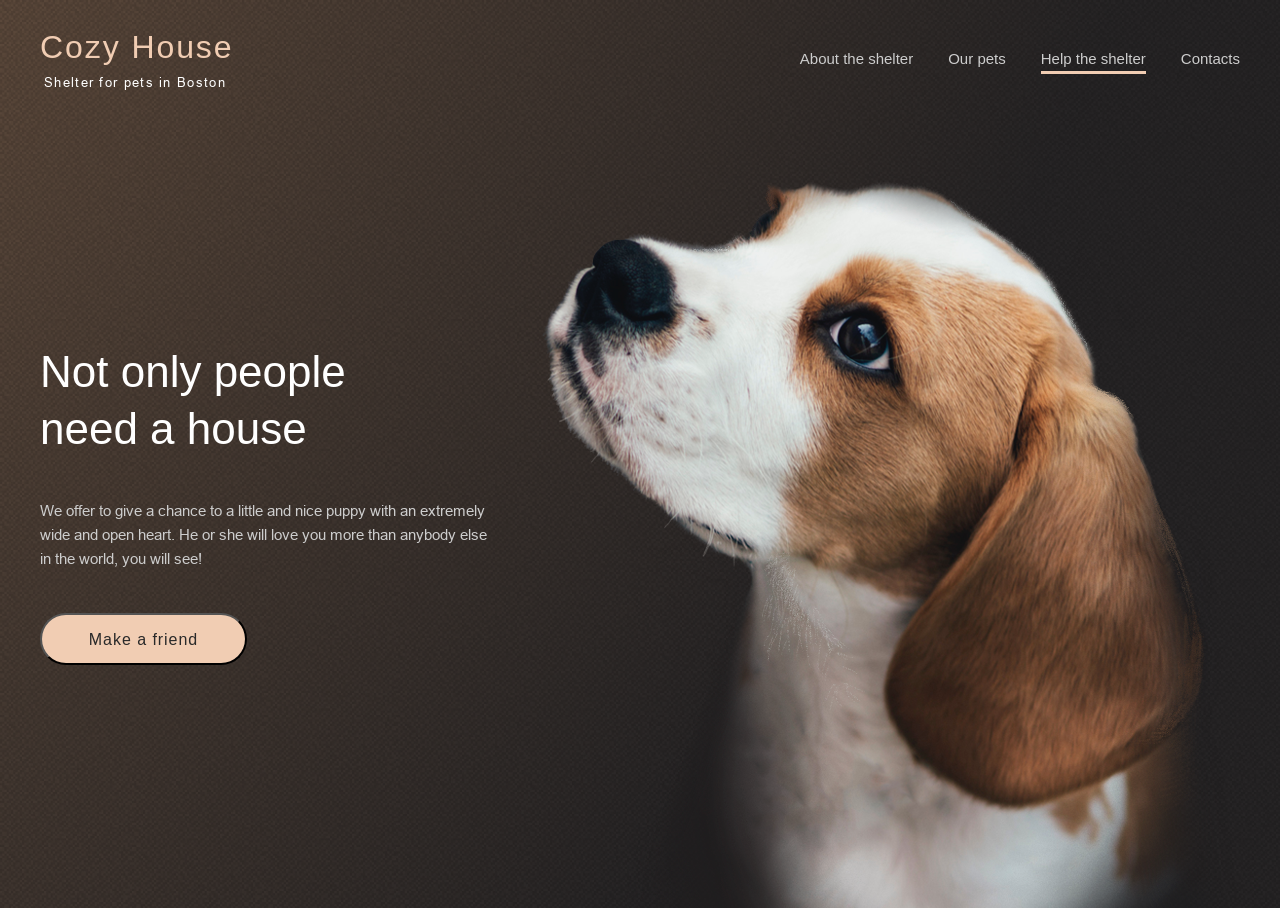
==== pages/main/index.html @ 8a20a38a "feat: add header and start sections" ====
<!DOCTYPE html>
<html lang="en">
<head>
    <meta charset="UTF-8">
    <meta name="viewport" content="width=device-width, initial-scale=1.0">
    <meta http-equiv="X-UA-Compatible" content="ie=edge">
    <title>Main</title>
    <link rel="stylesheet" href="style.css">
</head>
<body>
    <header>
        <div class="container">
            <div class="header_wrapper">
                <div class="header_logo">
                    <a href="https://shelter.github.io" class="link">
                        <h1 class="header_title title">Cozy House</h1>
                        <div class="header_subtitle subtitle">Shelter for pets in Boston</div>
                    </a>
                </div>
                <nav class="header_navigation">
                    <ul>
                        <li class="nav_item link">About the shelter</li>
                        <li class="nav_item link">Our pets</li>
                        <li class="nav_item link active">Help the shelter</li>
                        <li class="nav_item link">Contacts</li>
                    </ul>
                </nav>
            </div>
        </div>
    </header>
    <main>
        <section class="start_screen">
            <div class="container">
                <div class="start_screen_wrapper">
                    <div class="start_screen_wrapper-item">
                        <h2>Not only people need a house</h2>
                        <p class="l">We offer to give a chance to a little and nice
                            puppy with an extremely wide and open heart.
                            He or she will love you more than anybody else in the world, you will see!
                        </p>
                        <button class="start_screen_button">Make a friend</button>
                    </div>
                    <div class="start_screen_wrapper-item">
                        <img src="/assets/images/start-screen-puppy.png" alt="">
                    </div>
                </div>
            </div>
        </section>
        <section class="About">

        </section>
    </main>
</body>
</html>
---- pages/main/style.css ----
@font-face {
  font-family: "Georgia Regular";
  font-style: normal;
  font-weight: normal;
  src: local("Georgia Regular"), url("/assets/fonts/georgia.woff") format("woff");
}
@font-face {
  font-family: "Georgia Italic";
  font-style: normal;
  font-weight: normal;
  src: local("Georgia Italic"), url("/assets/fonts/georgiai.woff") format("woff");
}
@font-face {
  font-family: "Georgia Bold";
  font-style: normal;
  font-weight: normal;
  src: local("Georgia Bold"), url("/assets/fonts/georgiab.woff") format("woff");
}
@font-face {
  font-family: "Georgia Bold Italic";
  font-style: normal;
  font-weight: normal;
  src: local("Georgia Bold Italic"), url("/assets/fonts/georgiaz.woff") format("woff");
}
@font-face {
  font-family: "Arial";
  src: url("/assets/fonts/Arial-ItalicMT.eot");
  src: local("Arial Italic"), local("Arial-ItalicMT"), url("/assets/fonts/Arial-ItalicMT.eot?#iefix") format("embedded-opentype"), url("/assets/fonts/Arial-ItalicMT.woff") format("woff"), url("/assets/fonts/Arial-ItalicMT.ttf") format("truetype");
  font-weight: normal;
  font-style: italic;
}
@font-face {
  font-family: "Arial Narrow";
  src: url("/assets/fonts/ArialNarrow-Bold.eot");
  src: local("Arial Narrow Bold"), local("ArialNarrow-Bold"), url("/assets/fonts/ArialNarrow-Bold.eot?#iefix") format("embedded-opentype"), url("/assets/fonts/ArialNarrow-Bold.woff") format("woff"), url("/assets/fonts/ArialNarrow-Bold.ttf") format("truetype");
  font-weight: bold;
  font-style: normal;
}
@font-face {
  font-family: "Arial";
  src: url("/assets/fonts/Arial-BoldItalicMT.eot");
  src: local("Arial Bold Italic"), local("Arial-BoldItalicMT"), url("/assets/fonts/Arial-BoldItalicMT.eot?#iefix") format("embedded-opentype"), url("/assets/fonts/Arial-BoldItalicMT.woff") format("woff"), url("/assets/fonts/Arial-BoldItalicMT.ttf") format("truetype");
  font-weight: bold;
  font-style: italic;
}
@font-face {
  font-family: "Arial Narrow";
  src: url("/assets/fonts/ArialNarrow.eot");
  src: local("Arial Narrow"), local("ArialNarrow"), url("/assets/fonts/ArialNarrow.eot?#iefix") format("embedded-opentype"), url("/assets/fonts/ArialNarrow.woff") format("woff"), url("/assets/fonts/ArialNarrow.ttf") format("truetype");
  font-weight: normal;
  font-style: normal;
}
@font-face {
  font-family: "Arial Narrow";
  src: url("/assets/fonts/ArialNarrow-Italic.eot");
  src: local("Arial Narrow Italic"), local("ArialNarrow-Italic"), url("/assets/fonts/ArialNarrow-Italic.eot?#iefix") format("embedded-opentype"), url("/assets/fonts/ArialNarrow-Italic.woff") format("woff"), url("/assets/fonts/ArialNarrow-Italic.ttf") format("truetype");
  font-weight: normal;
  font-style: italic;
}
@font-face {
  font-family: "Arial";
  src: url("/assets/fonts/ArialMT.eot");
  src: local("Arial"), local("ArialMT"), url("/assets/fonts/ArialMT.eot?#iefix") format("embedded-opentype"), url("/assets/fonts/ArialMT.woff") format("woff"), url("/assets/fonts/ArialMT.ttf") format("truetype");
  font-weight: normal;
  font-style: normal;
}
@font-face {
  font-family: "Arial";
  src: url("/assets/fonts/Arial-BoldMT.eot");
  src: local("Arial Bold"), local("Arial-BoldMT"), url("/assets/fonts/Arial-BoldMT.eot?#iefix") format("embedded-opentype"), url("/assets/fonts/Arial-BoldMT.woff") format("woff"), url("/assets/fonts/Arial-BoldMT.ttf") format("truetype");
  font-weight: bold;
  font-style: normal;
}
@font-face {
  font-family: "Arial";
  src: url("/assets/fonts/Arial-Black.eot");
  src: local("Arial Black"), local("Arial-Black"), url("/assets/fonts/Arial-Black.eot?#iefix") format("embedded-opentype"), url("/assets/fonts/Arial-Black.woff") format("woff"), url("/assets/fonts/Arial-Black.ttf") format("truetype");
  font-weight: 900;
  font-style: normal;
}
@font-face {
  font-family: "Arial Narrow";
  src: url("/assets/fonts/ArialNarrow-BoldItalic.eot");
  src: local("Arial Narrow Bold Italic"), local("ArialNarrow-BoldItalic"), url("/assets/fonts/ArialNarrow-BoldItalic.eot?#iefix") format("embedded-opentype"), url("/assets/fonts/ArialNarrow-BoldItalic.woff") format("woff"), url("/assets/fonts/ArialNarrow-BoldItalic.ttf") format("truetype");
  font-weight: bold;
  font-style: italic;
}
h2 {
  font-weight: 400;
  font-size: 44px;
  line-height: 130%;
  color: #545454;
}

h3 {
  font-weight: 400;
  font-size: 35px;
  line-height: 130%;
  letter-spacing: 0.06em;
  color: #545454;
}

h4 {
  font-weight: 400;
  font-size: 20px;
  line-height: 115%;
  letter-spacing: 0.06em;
  color: #545454;
}

h5 {
  font-weight: 400;
  font-size: 15px;
  line-height: 110%;
  letter-spacing: 0.06em;
  color: #545454;
}

p {
  font-family: "Arial", sans-serif;
}
p.l {
  font-weight: 400;
  font-size: 15px;
  line-height: 160%;
  color: #4c4c4c;
}
p.s {
  font-style: italic;
  font-weight: 400;
  font-size: 12px;
  line-height: 150%;
  color: #b2b2b2;
}

button {
  border-radius: 100px;
  padding: 15px 45px;
  width: 207px;
  height: 52px;
  color: #292929;
  background-color: #f1cdb3;
  cursor: pointer;
  transition: 0.5s all;
}
button:hover {
  background-color: #fddcc4;
}

.border {
  border: 2px solid #f1cdb3;
  background-color: #fff;
  border-radius: 100px;
  padding: 15px 45px;
  width: 207px;
  height: 52px;
}

.title {
  margin: 0;
  color: #f1cdb3;
  font-weight: 400;
  font-size: 32px;
  line-height: 110%;
  letter-spacing: 0.06em;
}

.subtitle {
  font-family: "Arial", sans-serif;
  color: #fff;
  font-weight: 400;
  font-size: 13px;
  letter-spacing: 0.1em;
}

.link {
  text-decoration: none;
  color: #cdcdcd;
  font-weight: 400;
  font-size: 15px;
  line-height: 160%;
  cursor: pointer;
  transition: 0.5s all;
}
.link:hover {
  color: #fafafa;
}
.link_black {
  color: #545454;
  cursor: pointer;
  transition: 0.5s all;
}
.link_black:hover {
  color: #292929;
}

.active::after {
  content: "";
  display: block;
  bottom: -3px;
  height: 3px;
  background-color: #f1cdb3;
  width: 100%;
}

* {
  margin: 0;
  font-family: "Georgia", sans-serif;
}

.container {
  width: 1200px;
  padding: 0 40px;
  margin: 0 auto;
}

header {
  position: absolute;
  top: 0;
  left: 50%;
  transform: translateX(-50%);
}

.header {
  height: 60px;
}
.header_wrapper {
  margin-top: 30px;
  display: flex;
  justify-content: space-between;
  align-items: center;
}
.header_title {
  line-height: 35px;
}
.header_subtitle {
  padding: 10px 0 0 4px;
  line-height: 15px;
}
.header_navigation > ul {
  display: flex;
  padding: 0;
  list-style-type: none;
}

.nav_item {
  padding-right: 35px;
}

.nav_item:last-child {
  padding-right: 0;
}

.start_screen {
  padding-top: 180px;
  width: 100%;
  background: url(/assets/images/bg/start_bg.png) center center/cover no-repeat;
}
.start_screen_wrapper {
  height: 728px;
  display: flex;
  justify-content: space-between;
}
.start_screen_wrapper-item h2 {
  margin-top: 163px;
  width: 310px;
  color: #fff;
}
.start_screen_wrapper-item p {
  margin-top: 42px;
  width: 460px;
  color: #cdcdcd;
}
.start_screen_wrapper-itemimg {
  width: 698px;
  height: 728px;
}
.start_screen_wrapper-item button {
  margin-top: 42px;
}
.start_screen_button {
  font-weight: 400;
  font-size: 16px;
  line-height: 130%;
  letter-spacing: 0.06em;
}
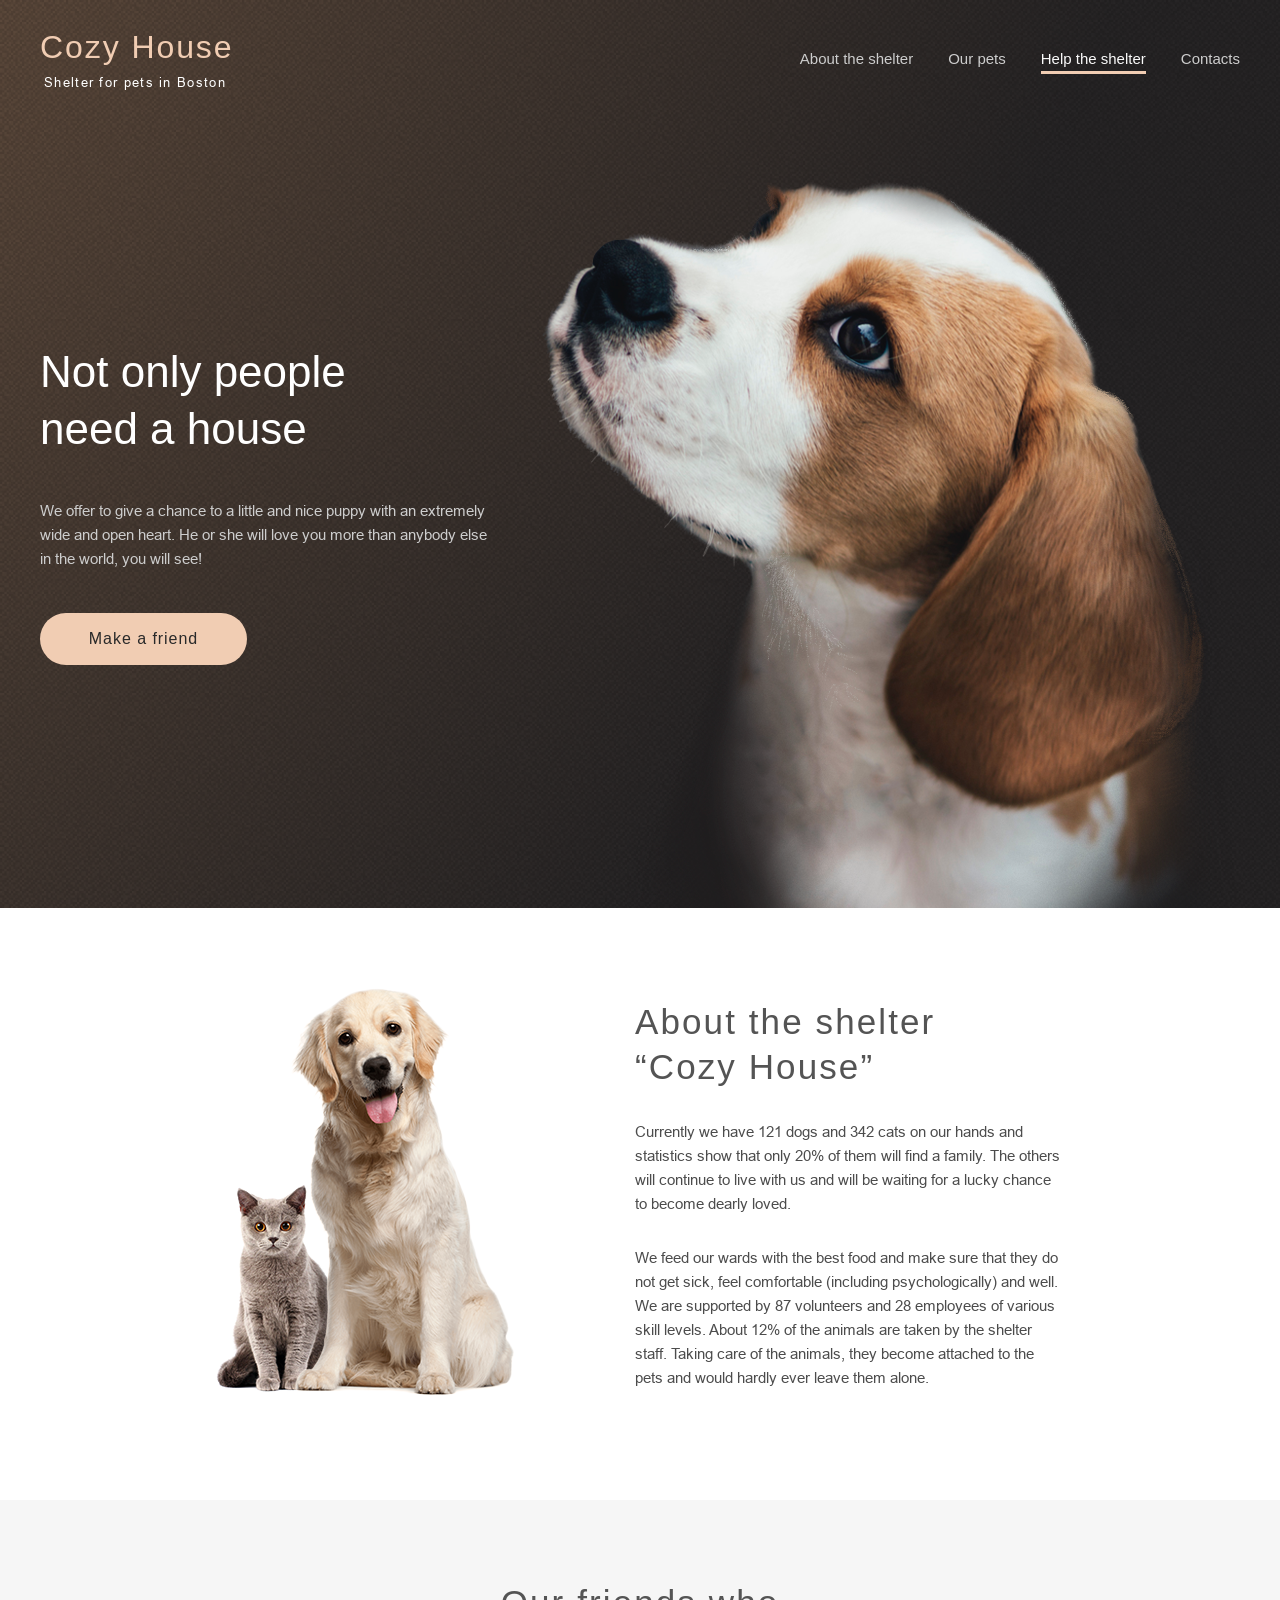
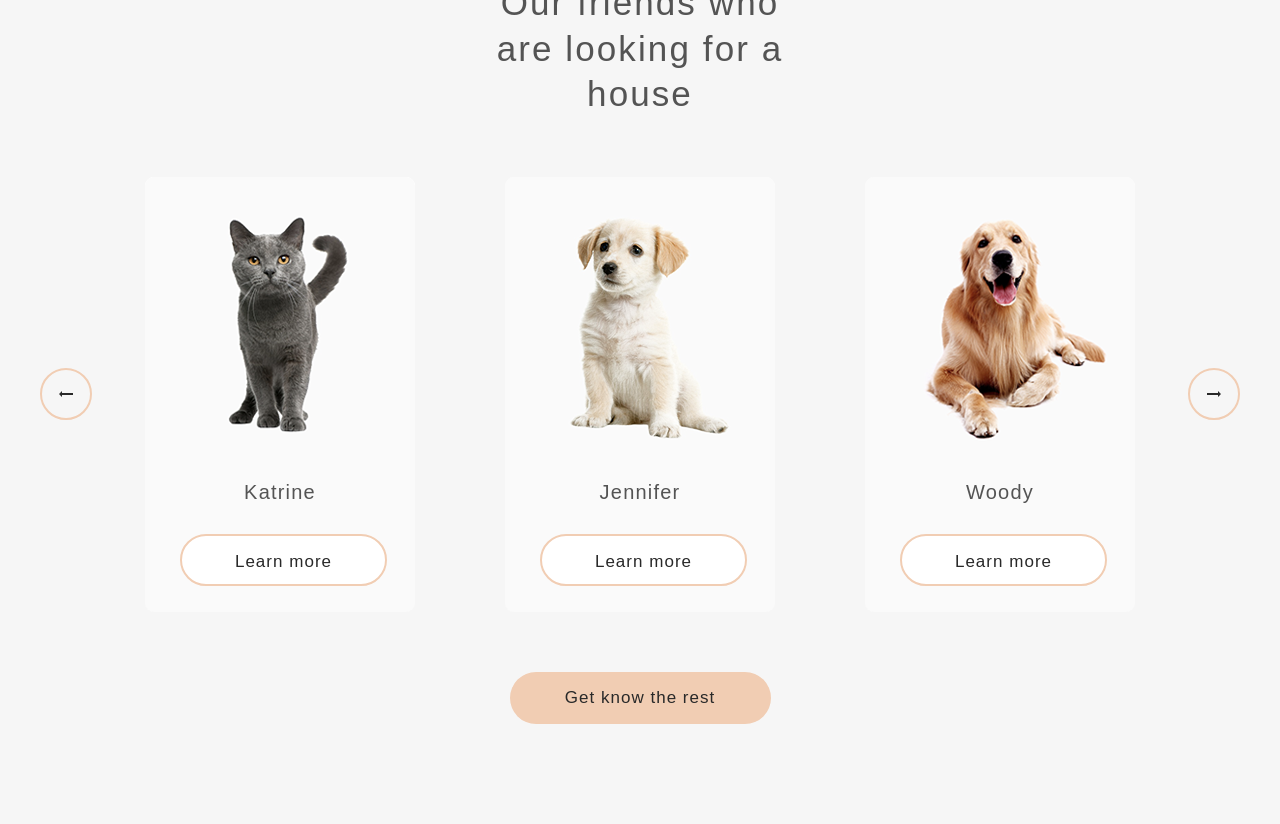
==== commit 4bbd8836: "feat: add about and pets section on main and add header and pets carousel on pets page" ====
--- a/pages/main/index.html
+++ b/pages/main/index.html
@@ -46,8 +46,94 @@
                 </div>
             </div>
         </section>
-        <section class="About">
-
+        <section class="about">
+            <div class="container">
+                <div class="about_wrapper">
+                    <div class="about_picture">
+                        <img src="/assets/images/about-pets.png" alt="About Our Pets">
+                    </div>
+                    <div class="about_textarea">
+                        <h3>About the shelter <br> “Cozy House”</h3>
+                        <p class="l">Currently we have 121 dogs and 342 cats
+                            on our hands and statistics show that only 20% of
+                            them will find a family. The others will continue
+                            to live with us and will be waiting for a lucky
+                            chance to become dearly loved.
+                        </p>
+                        <p class="l">We feed our wards with the best food and
+                            make sure that they do not get sick, feel comfortable
+                            (including psychologically) and well. We are supported
+                            by 87 volunteers and 28 employees of various skill levels.
+                            About 12% of the animals are taken by the shelter staff.
+                            Taking care of the animals, they become attached to the
+                            pets and would hardly ever leave them alone.</p>
+                    </div>
+                </div>
+            </div>
+        </section>
+        <section class="pets">
+            <div class="container">
+                <h3 class="pets_header">Our friends who<br>
+                    are looking for a house
+                </h3>
+                <div class="pets_carousel">
+                    <div class="pets_arrows">
+                        <div class="pets_arrow">
+                            <svg width="14" height="6" viewBox="0 0 14 6" fill="none" xmlns="http://www.w3.org/2000/svg">
+                            <path d="M14 2V4H3V6L0 3L3 0V2H14Z" fill="#292929" />
+                            </svg>
+                        </div>
+                        <div class="pets_arrow">
+                            <svg width="14" height="6" viewBox="0 0 14 6" fill="none" xmlns="http://www.w3.org/2000/svg">
+                                <path d="M0 4V2L11 2V0L14 3L11 6V4L0 4Z" fill="#292929" />
+                            </svg>
+                        </div>
+                    </div>
+                    <div class="pets_wrapper">
+                        <div class="pets_wrapper-item">
+                            <img src="/assets/images/carousel/pets-katrine.png" alt="Keterine">
+                            <h4>Katrine</h4>
+                            <button class="border">Learn more</button>
+                        </div>
+                        <div class="pets_wrapper-item">
+                            <img src="/assets/images/carousel/pets-jennifer.png" alt="Jennifer">
+                            <h4>Jennifer</h4>
+                            <button class="border">Learn more</button>
+                        </div>
+                        <div class="pets_wrapper-item">
+                            <img src="/assets/images/carousel/pets-woody.png" alt="Woody">
+                            <h4>Woody</h4>
+                            <button class="border">Learn more</button>
+                        </div>
+                        <div class="pets_wrapper-item">
+                            <img src="/assets/images/carousel/pets-sophia.png" alt="Sophia">
+                            <h4>Sophia</h4>
+                            <button class="border">Learn more</button>
+                        </div>
+                        <div class="pets_wrapper-item">
+                            <img src="/assets/images/carousel/pets-timmy.png" alt="Timmy">
+                            <h4>Timmy</h4>
+                            <button class="border">Learn more</button>
+                        </div>
+                        <div class="pets_wrapper-item">
+                            <img src="/assets/images/carousel/pets-charly.png" alt="Charly">
+                            <h4>Charly</h4>
+                            <button class="border">Learn more</button>
+                        </div>
+                        <div class="pets_wrapper-item">
+                            <img src="/assets/images/carousel/pets-freddie.png" alt="Scarlett">
+                            <h4>Scarlett</h4>
+                            <button class="border">Learn more</button>
+                        </div>
+                        <div class="pets_wrapper-item">
+                            <img src="/assets/images/carousel/pets-scarlett.png" alt="Freddie">
+                            <h4>Freddie</h4>
+                            <button class="border">Learn more</button>
+                        </div>
+                    </div>
+                </div>
+                <button class="pets_button">Get know the rest</button>
+            </div>
         </section>
     </main>
 </body>
--- a/pages/main/style.css
+++ b/pages/main/style.css
@@ -138,9 +138,14 @@
   padding: 15px 45px;
   width: 207px;
   height: 52px;
+  font-weight: 400;
+  font-size: 17px;
+  line-height: 130%;
+  letter-spacing: 0.06em;
   color: #292929;
   background-color: #f1cdb3;
   cursor: pointer;
+  border: 0;
   transition: 0.5s all;
 }
 button:hover {
@@ -194,6 +199,10 @@
   color: #292929;
 }
 
+.active {
+  color: #fafafa;
+}
+
 .active::after {
   content: "";
   display: block;
@@ -284,3 +293,100 @@
   line-height: 130%;
   letter-spacing: 0.06em;
 }
+
+.about_wrapper {
+  padding: 80px 175px 100px 175px;
+  display: flex;
+  justify-content: space-between;
+  align-items: center;
+}
+.about_textarea {
+  width: 430px;
+  display: grid;
+  grid-template-columns: 1fr;
+  row-gap: 30px;
+}
+
+.pets {
+  padding: 80px 0 100px 0;
+  width: 100%;
+  background: #f6f6f6;
+}
+.pets_header {
+  text-align: center;
+  width: 400px;
+  margin: 0 auto;
+}
+.pets_carousel {
+  position: relative;
+}
+.pets_arrows {
+  width: 100%;
+  position: absolute;
+  top: 50%;
+  transform: translateY(-50%);
+  display: flex;
+  align-items: center;
+  justify-content: space-between;
+  cursor: pointer;
+}
+.pets_arrow {
+  display: block;
+  position: relative;
+  width: 48px;
+  height: 48px;
+  border-radius: 100px;
+  border: 2px solid #f1cdb3;
+  transition: 0.5s all;
+  cursor: pointer;
+}
+.pets_arrow > svg {
+  position: absolute;
+  top: 50%;
+  left: 50%;
+  transform: translate(-50%, -50%);
+}
+.pets_arrow:hover {
+  border: 2px solid #cdcdcd;
+}
+.pets_arrow:hover > svg > path {
+  fill: #cdcdcd;
+}
+.pets_wrapper {
+  margin: 0 105px;
+  margin-top: 60px;
+  display: grid;
+  grid-template-columns: repeat(auto-fill, 270px);
+  grid-template-rows: 435px;
+  grid-auto-columns: 270px;
+  grid-auto-flow: column;
+  overflow: hidden;
+  column-gap: 90px;
+}
+.pets_wrapper-item {
+  border-radius: 9px;
+  width: 270px;
+  height: 435px;
+  background-color: #fafafa;
+  cursor: pointer;
+  transition: 0.5s all;
+}
+.pets_wrapper-item h4 {
+  margin-top: 30px;
+  text-align: center;
+}
+.pets_wrapper-item > button {
+  margin: 30px 35px;
+}
+.pets_wrapper-item:hover {
+  background: #fff;
+}
+.pets_wrapper-item:hover > button {
+  background-color: #fddcc4;
+}
+.pets_button {
+  display: block;
+  margin: 60px auto 0 auto;
+  width: 261px;
+  height: 52px;
+}
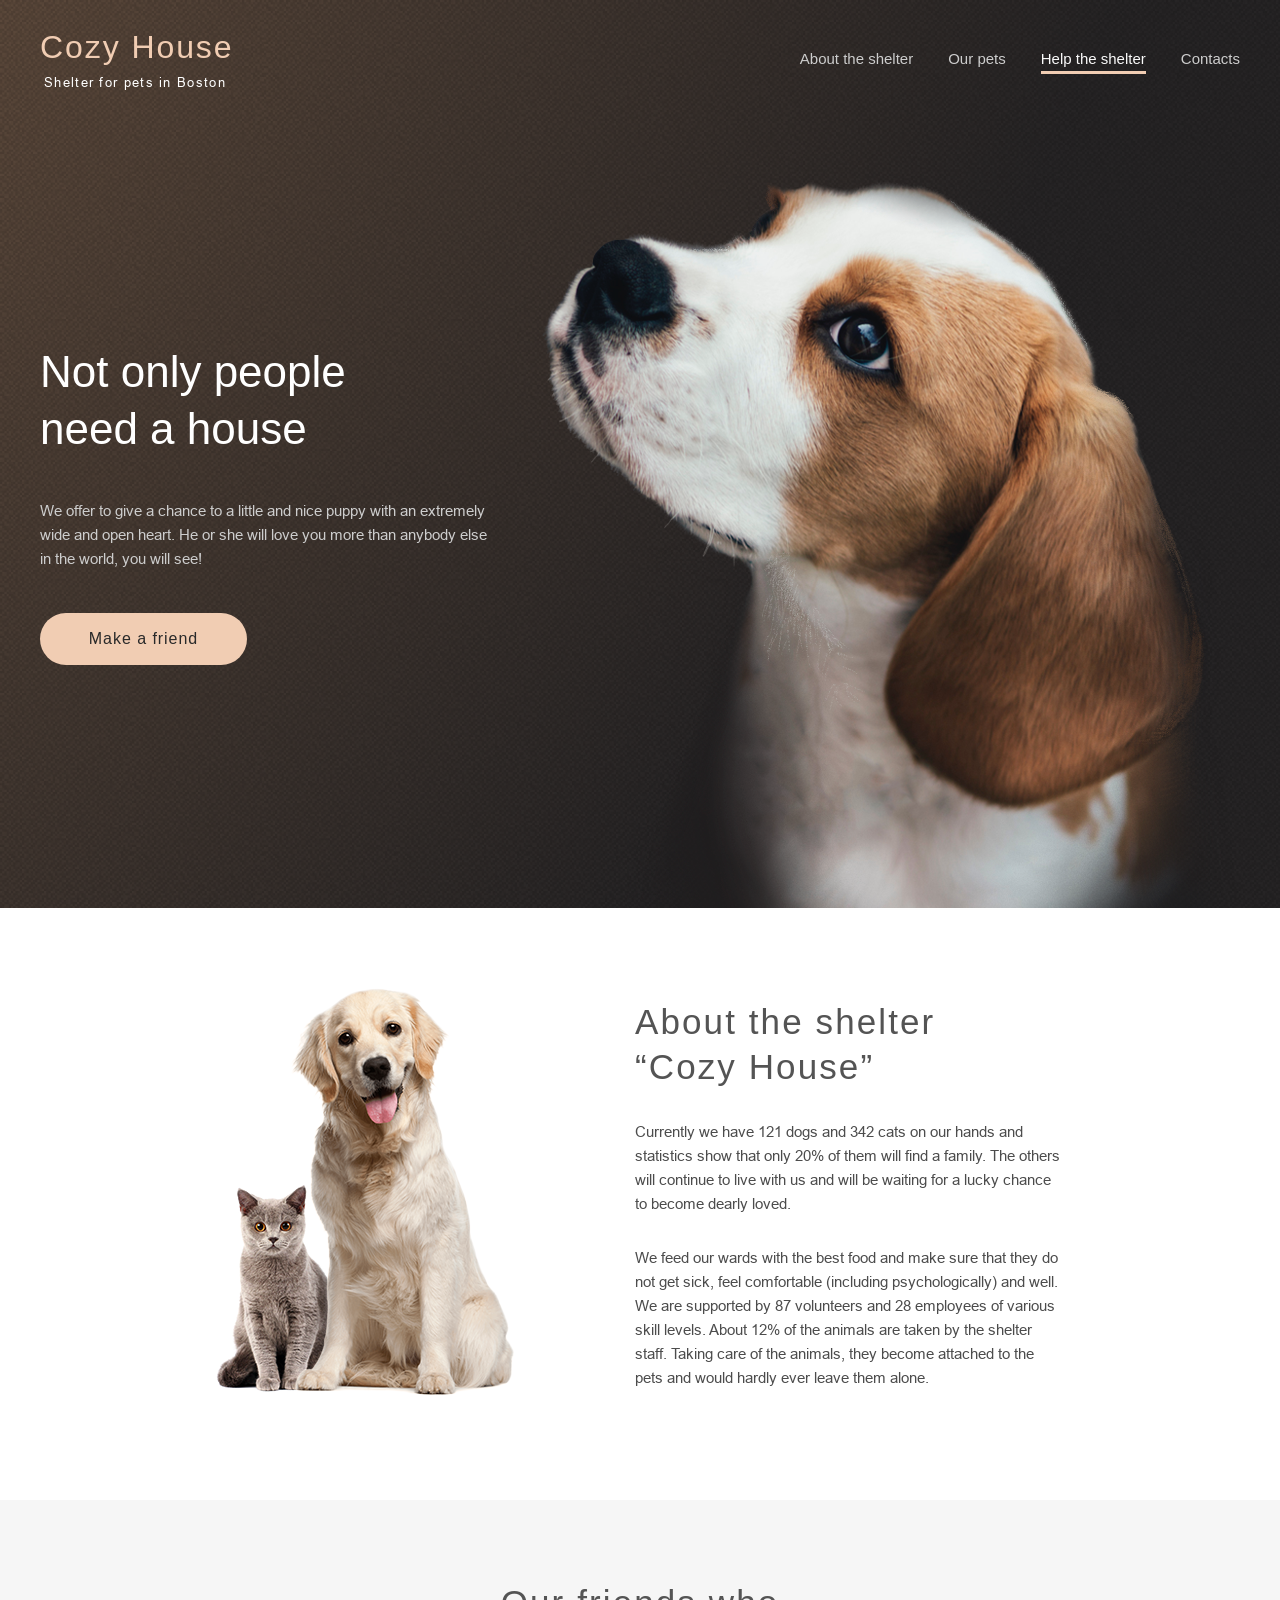
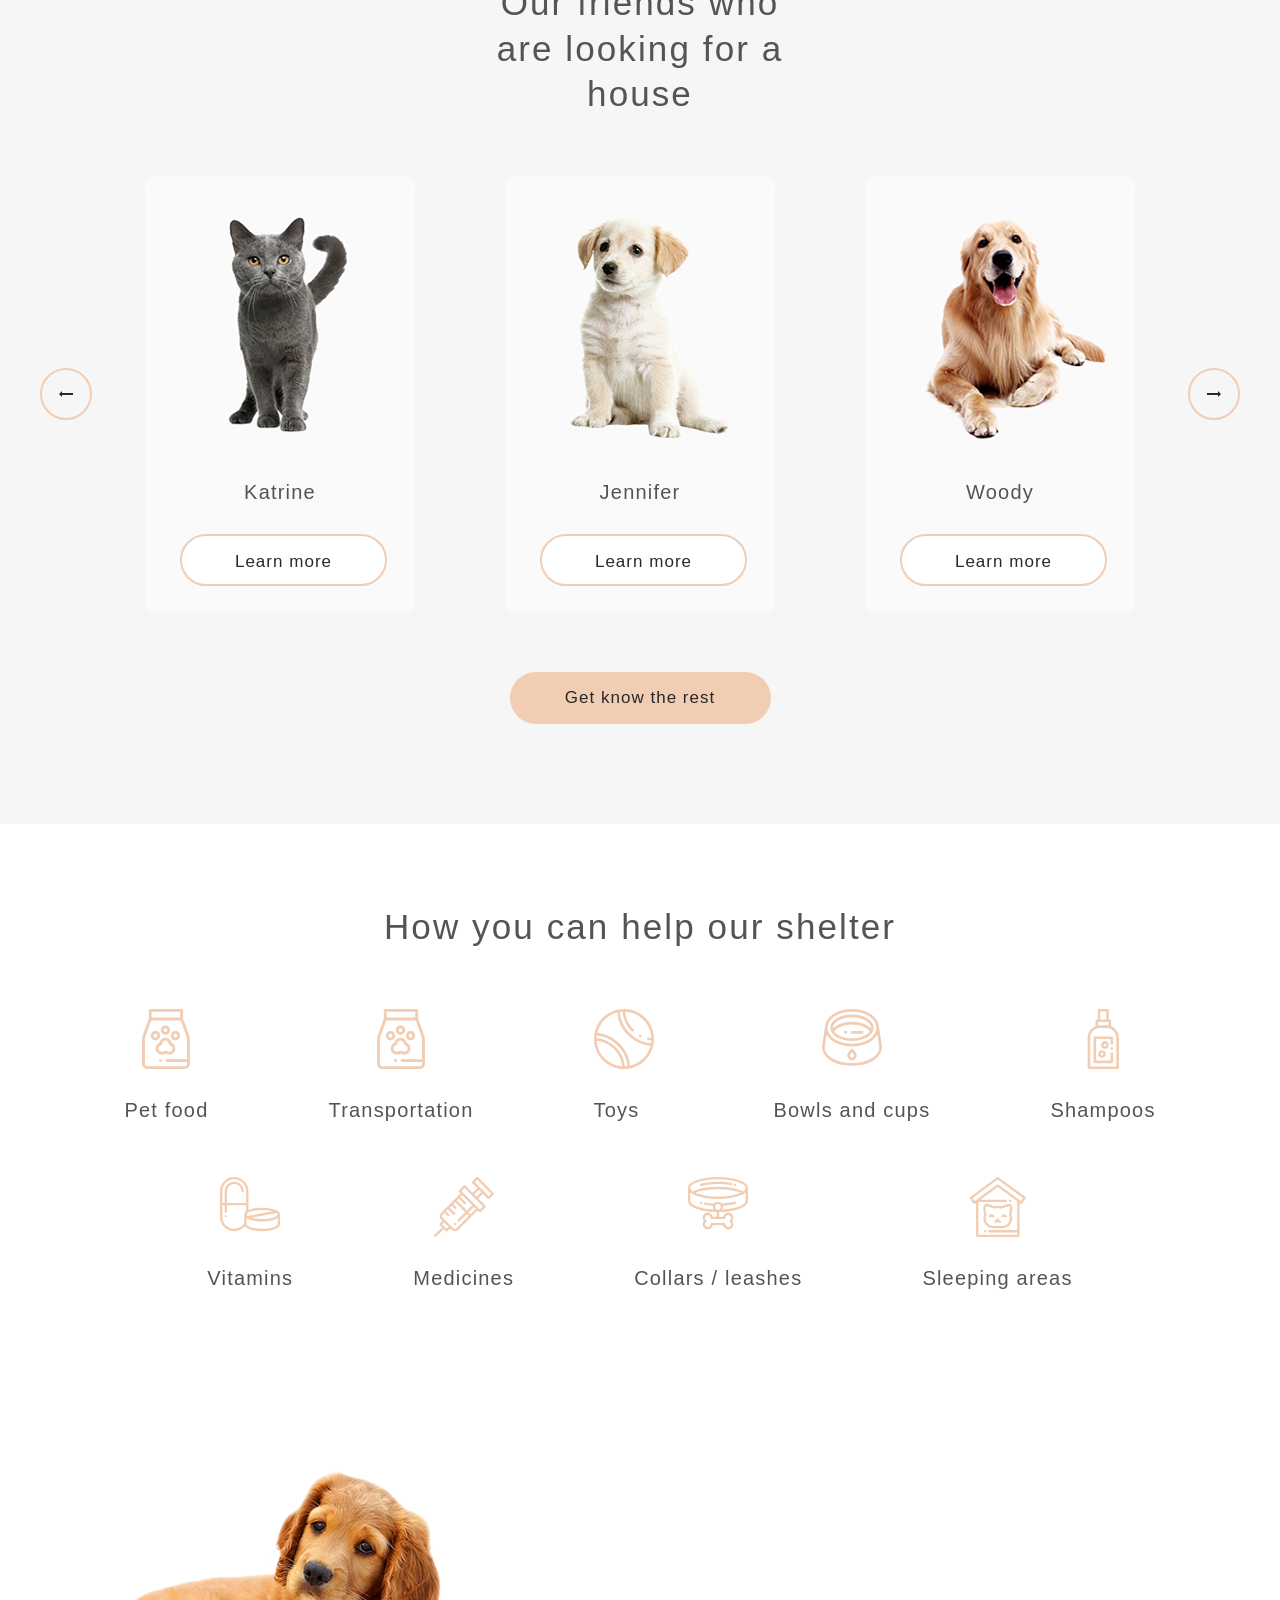
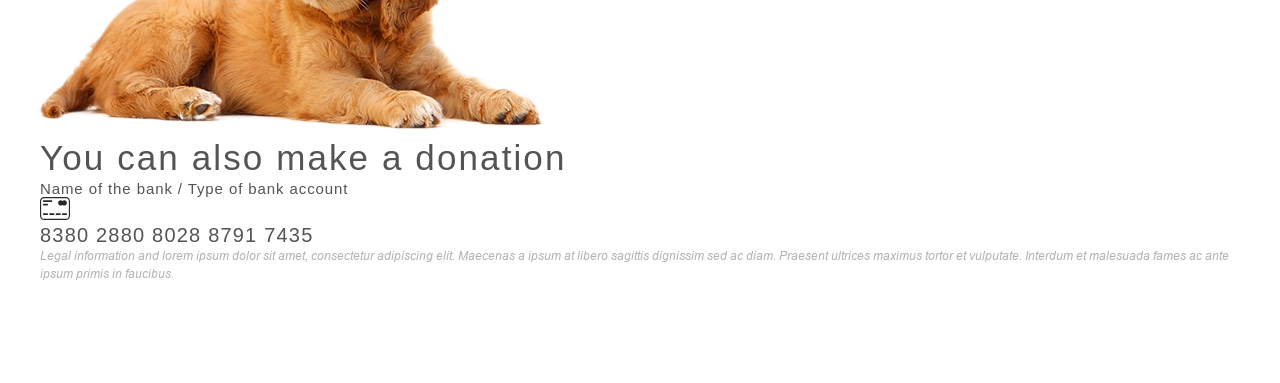
==== commit 9afa0291: "feat: add help section and write only markup to section donation" ====
--- a/pages/main/index.html
+++ b/pages/main/index.html
@@ -41,7 +41,7 @@
                         <button class="start_screen_button">Make a friend</button>
                     </div>
                     <div class="start_screen_wrapper-item">
-                        <img src="/assets/images/start-screen-puppy.png" alt="">
+                        <img src="/assets/images/start-screen-puppy.png" alt="Puppy Start Screen">
                     </div>
                 </div>
             </div>
@@ -135,6 +135,141 @@
                 <button class="pets_button">Get know the rest</button>
             </div>
         </section>
+        <section class="help">
+            <div class="container">
+                <h3 class="help_title">
+                    How you can help our shelter
+                </h3>
+                <div class="help_wrapper">
+                    <div class="help_wrapper-item">
+                        <div class="help_wrapper-item_image">
+                            <svg width="48" height="60" viewBox="0 0 48 60" fill="none" xmlns="http://www.w3.org/2000/svg">
+                                <path d="M46.8264 25.4978L41.0714 9.7473V1.42852C41.0714 0.639609 40.4317 0 39.6429 0H8.21438C7.42547 0 6.78586 0.639727 6.78586 1.42852V9.74719L1.03067 25.4978C0.347802 27.3636 -0.00108287 29.335 2.52475e-06 31.3219V55.0765C2.52475e-06 57.7913 2.20863 60 4.92352 60H42.9335C45.6484 60 47.857 57.7913 47.857 55.0765V31.3219C47.857 29.329 47.5103 27.3694 46.8264 25.4978ZM9.64278 2.85715H38.2143V8.57145H9.64278V2.85715ZM45 50.1321H24.8363C24.0473 50.1321 23.4077 50.7718 23.4077 51.5606C23.4077 52.3495 24.0475 52.9891 24.8363 52.9891H45V55.0763C45 56.2157 44.073 57.1427 42.9335 57.1427H4.92352C3.7841 57.1427 2.85715 56.2158 2.85715 55.0763V31.3219C2.85627 29.6695 3.1464 28.03 3.71426 26.4783L9.21328 11.4286H38.6438L44.1428 26.4783C44.7106 28.03 45.0008 29.6695 44.9999 31.3219L45 50.1321Z" fill="#F1CDB3" />
+                                <path d="M29.5455 33.805C29.079 30.8772 26.5363 28.632 23.479 28.632C20.4217 28.632 17.879 30.8772 17.4126 33.805C14.9956 34.7989 13.4142 37.2756 13.6184 39.9659C13.8461 42.9637 16.2791 45.392 19.2775 45.6148C20.4356 45.7011 21.5857 45.4628 22.6036 44.9259C23.16 44.6328 23.7982 44.6326 24.3542 44.926C25.237 45.3908 26.2199 45.6331 27.2176 45.632C27.3714 45.632 27.526 45.6263 27.6802 45.6149C30.6788 45.3923 33.1117 42.9638 33.3395 39.966C33.5438 37.2756 31.9624 34.7989 29.5455 33.805ZM30.4906 39.7495C30.369 41.35 29.07 42.6466 27.4688 42.7655C26.8462 42.8126 26.2299 42.6851 25.6872 42.3986C25.0066 42.0394 24.2487 41.8517 23.4791 41.8517C22.7096 41.8517 21.9516 42.0394 21.2711 42.3986C20.7284 42.6849 20.1134 42.8123 19.4894 42.7655C17.8882 42.6467 16.5891 41.3501 16.4677 39.7495C16.3429 38.1062 17.4581 36.6124 19.0616 36.2746C19.3873 36.206 19.6788 36.0259 19.8858 35.7653C20.0929 35.5047 20.2024 35.18 20.1956 34.8473L20.1933 34.775C20.1933 32.9632 21.6672 31.4893 23.479 31.4893C25.2908 31.4893 26.7647 32.9632 26.7647 34.7698L26.7625 34.8473C26.7556 35.1801 26.8651 35.5048 27.0722 35.7654C27.2792 36.026 27.5708 36.2061 27.8965 36.2746C29.5002 36.6124 30.6154 38.1062 30.4906 39.7495Z" fill="#F1CDB3" />
+                                <path d="M23.4791 25.7751C26.0393 25.7751 28.122 23.6924 28.122 21.1322C28.122 18.572 26.0393 16.4893 23.4791 16.4893C20.9189 16.4893 18.8363 18.5721 18.8363 21.1322C18.8363 23.6923 20.9191 25.7751 23.4791 25.7751ZM23.4791 19.3465C24.4638 19.3465 25.2648 20.1475 25.2648 21.1322C25.2648 22.1169 24.4638 22.9179 23.4791 22.9179C22.4944 22.9179 21.6934 22.1169 21.6934 21.1322C21.6934 20.1475 22.4945 19.3465 23.4791 19.3465Z" fill="#F1CDB3" />
+                                <path d="M18.122 26.6561C18.122 24.0959 16.0392 22.0132 13.4791 22.0132C10.9191 22.0132 8.83629 24.096 8.83629 26.6561C8.83629 29.2162 10.919 31.2989 13.4791 31.2989C16.0393 31.2989 18.122 29.2162 18.122 26.6561ZM13.4791 28.4418C12.4944 28.4418 11.6934 27.6408 11.6934 26.6561C11.6934 25.6714 12.4944 24.8704 13.4791 24.8704C14.4639 24.8704 15.2649 25.6714 15.2649 26.6561C15.2649 27.6408 14.4638 28.4418 13.4791 28.4418Z" fill="#F1CDB3" />
+                                <path d="M33.4791 22.0131C30.9189 22.0131 28.8362 24.0959 28.8362 26.656C28.8362 29.216 30.9191 31.2988 33.4791 31.2988C36.0393 31.2988 38.1219 29.2162 38.1219 26.656C38.1219 24.0958 36.0393 22.0131 33.4791 22.0131ZM33.4791 28.4418C32.4944 28.4418 31.6934 27.6408 31.6934 26.6561C31.6934 25.6714 32.4945 24.8704 33.4791 24.8704C34.4638 24.8704 35.2648 25.6714 35.2648 26.6561C35.2648 27.6408 34.4638 28.4418 33.4791 28.4418Z" fill="#F1CDB3" />
+                                <path d="M18.6219 50.1322H18.275C17.4861 50.1322 16.8465 50.7719 16.8465 51.5607C16.8465 52.3496 17.4863 52.9892 18.275 52.9892H18.6219C19.4108 52.9892 20.0504 52.3495 20.0504 51.5607C20.0506 50.7719 19.4109 50.1322 18.6219 50.1322Z" fill="#F1CDB3" />
+                            </svg>
+                        </div>
+                        <h4 class="help_wrapper-item_text">Pet food</h4>
+                    </div>
+                    <div class="help_wrapper-item">
+                        <div class="help_wrapper-item_image">
+                            <svg width="48" height="60" viewBox="0 0 48 60" fill="none" xmlns="http://www.w3.org/2000/svg">
+                                <path d="M46.8978 25.4978L41.1429 9.7473V1.42852C41.1429 0.639609 40.5032 0 39.7144 0H8.28585C7.49694 0 6.85733 0.639727 6.85733 1.42852V9.74719L1.10214 25.4978C0.419274 27.3636 0.0703893 29.335 0.0714747 31.3219V55.0765C0.0714747 57.7913 2.28011 60 4.99499 60H43.005C45.7199 60 47.9285 57.7913 47.9285 55.0765V31.3219C47.9285 29.329 47.5817 27.3694 46.8978 25.4978ZM9.71425 2.85715H38.2857V8.57145H9.71425V2.85715ZM45.0715 50.1321H24.9077C24.1188 50.1321 23.4792 50.7718 23.4792 51.5606C23.4792 52.3495 24.1189 52.9891 24.9077 52.9891H45.0715V55.0763C45.0715 56.2157 44.1445 57.1427 43.005 57.1427H4.99499C3.85558 57.1427 2.92862 56.2158 2.92862 55.0763V31.3219C2.92774 29.6695 3.21788 28.03 3.78573 26.4783L9.28475 11.4286H38.7152L44.2142 26.4783C44.7821 28.03 45.0722 29.6695 45.0714 31.3219L45.0715 50.1321Z" fill="#F1CDB3"/>
+                                <path d="M29.6169 33.805C29.1505 30.8772 26.6078 28.632 23.5505 28.632C20.4932 28.632 17.9504 30.8772 17.484 33.805C15.067 34.7989 13.4857 37.2756 13.6899 39.9659C13.9175 42.9637 16.3506 45.392 19.349 45.6148C20.5071 45.7011 21.6572 45.4628 22.6751 44.9259C23.2315 44.6328 23.8697 44.6326 24.4256 44.926C25.3085 45.3908 26.2914 45.6331 27.2891 45.632C27.4429 45.632 27.5974 45.6263 27.7516 45.6149C30.7502 45.3923 33.1832 42.9638 33.411 39.966C33.6152 37.2756 32.0339 34.7989 29.6169 33.805ZM30.562 39.7495C30.4405 41.35 29.1415 42.6466 27.5402 42.7655C26.9176 42.8126 26.3013 42.6851 25.7586 42.3986C25.0781 42.0394 24.3201 41.8517 23.5506 41.8517C22.781 41.8517 22.0231 42.0394 21.3425 42.3986C20.7999 42.6849 20.1849 42.8123 19.5608 42.7655C17.9597 42.6467 16.6606 41.3501 16.5391 39.7495C16.4143 38.1062 17.5296 36.6124 19.1331 36.2746C19.4588 36.206 19.7503 36.0259 19.9573 35.7653C20.1643 35.5047 20.2739 35.18 20.2671 34.8473L20.2648 34.775C20.2648 32.9632 21.7386 31.4893 23.5505 31.4893C25.3623 31.4893 26.8362 32.9632 26.8362 34.7698L26.834 34.8473C26.827 35.1801 26.9366 35.5048 27.1436 35.7654C27.3507 36.026 27.6423 36.2061 27.968 36.2746C29.5717 36.6124 30.6868 38.1062 30.562 39.7495Z" fill="#F1CDB3"/>
+                                <path d="M23.5506 25.7751C26.1108 25.7751 28.1934 23.6924 28.1934 21.1322C28.1934 18.572 26.1108 16.4893 23.5506 16.4893C20.9904 16.4893 18.9077 18.5721 18.9077 21.1322C18.9077 23.6923 20.9906 25.7751 23.5506 25.7751ZM23.5506 19.3465C24.5353 19.3465 25.3363 20.1475 25.3363 21.1322C25.3363 22.1169 24.5353 22.9179 23.5506 22.9179C22.5659 22.9179 21.7649 22.1169 21.7649 21.1322C21.7649 20.1475 22.566 19.3465 23.5506 19.3465Z" fill="#F1CDB3"/>
+                                <path d="M18.1935 26.6561C18.1935 24.0959 16.1107 22.0132 13.5506 22.0132C10.9905 22.0132 8.90777 24.096 8.90777 26.6561C8.90777 29.2162 10.9904 31.2989 13.5506 31.2989C16.1108 31.2989 18.1935 29.2162 18.1935 26.6561ZM13.5506 28.4418C12.5659 28.4418 11.7649 27.6408 11.7649 26.6561C11.7649 25.6714 12.5659 24.8704 13.5506 24.8704C14.5353 24.8704 15.3363 25.6714 15.3363 26.6561C15.3363 27.6408 14.5352 28.4418 13.5506 28.4418Z" fill="#F1CDB3"/>
+                                <path d="M33.5506 22.0131C30.9904 22.0131 28.9077 24.0959 28.9077 26.656C28.9077 29.216 30.9906 31.2988 33.5506 31.2988C36.1107 31.2988 38.1934 29.2162 38.1934 26.656C38.1934 24.0958 36.1107 22.0131 33.5506 22.0131ZM33.5506 28.4418C32.5658 28.4418 31.7649 27.6408 31.7649 26.6561C31.7649 25.6714 32.5659 24.8704 33.5506 24.8704C34.5353 24.8704 35.3363 25.6714 35.3363 26.6561C35.3363 27.6408 34.5353 28.4418 33.5506 28.4418Z" fill="#F1CDB3"/>
+                                <path d="M18.6934 50.1322H18.3465C17.5576 50.1322 16.918 50.7719 16.918 51.5607C16.918 52.3496 17.5577 52.9892 18.3465 52.9892H18.6934C19.4823 52.9892 20.1219 52.3495 20.1219 51.5607C20.122 50.7719 19.4824 50.1322 18.6934 50.1322Z" fill="#F1CDB3"/>
+                            </svg>
+                        </div>
+                        <h4 class="help_wrapper-item_text">Transportation</h4>
+                    </div>
+                    <div class="help_wrapper-item">
+                        <div class="help_wrapper-item_image">
+                            <svg width="60" height="60" viewBox="0 0 60 60" fill="none" xmlns="http://www.w3.org/2000/svg">
+                                <path d="M51.2132 8.78672C45.5469 3.1207 38.0133 0 30 0C21.9867 0 14.4531 3.1207 8.78684 8.78672C3.12047 14.4531 0 21.9866 0 30C0 38.0134 3.12047 45.5469 8.78684 51.2133C14.4531 56.8793 21.9867 60 30 60C38.0133 60 45.5469 56.8793 51.2132 51.2133C56.8795 45.5469 60 38.0134 60 30C60 21.9866 56.8795 14.4531 51.2132 8.78672ZM10.6314 49.3685C5.90438 44.6415 3.11918 38.4906 2.67352 31.8832C3.39 31.9077 4.1223 31.9755 4.86223 32.0856C10.1654 32.8733 15.5023 35.7234 19.8894 40.1106C24.2766 44.4979 27.1266 49.8346 27.9144 55.1379C28.0223 55.8586 28.0894 56.5849 28.1154 57.3132C21.7419 56.8775 15.4928 54.2298 10.6314 49.3685ZM30.7262 57.3682C30.7013 56.4931 30.6239 55.6203 30.4946 54.7545C29.6251 48.9019 26.5139 43.046 21.7338 38.2659C16.9538 33.4859 11.098 30.3746 5.2452 29.5051C4.37502 29.3751 3.49781 29.2977 2.61832 29.2732C2.64105 28.3972 2.7048 27.5283 2.8084 26.6682C3.73793 26.6987 4.68246 26.7843 5.62863 26.9248C12.0308 27.8757 18.4055 31.2484 23.5785 36.4213C28.7512 41.5939 32.1239 47.9687 33.075 54.3709C33.2133 55.3004 33.2987 56.237 33.3307 57.1763C32.4661 57.2814 31.5969 57.3455 30.7262 57.3682ZM49.3685 49.3685C45.5416 53.1952 40.8551 55.6504 35.9248 56.7348C35.881 55.8152 35.7912 54.8983 35.6557 53.9877C34.6229 47.0358 30.9889 40.1423 25.4234 34.5766C19.8575 29.0109 12.964 25.3772 6.0123 24.3444C5.0982 24.2082 4.17782 24.1182 3.25465 24.0746L3.2475 24.0805C4.35598 19.0238 6.88301 14.3798 10.6315 10.6314C14.2923 6.97055 18.7399 4.56516 23.4349 3.41402C23.4672 4.49215 23.5632 5.56742 23.7224 6.63422C24.755 13.5859 28.3889 20.4795 33.9546 26.0453C39.5203 31.611 46.4139 35.2447 53.3659 36.2775C54.4358 36.4373 55.5143 36.5334 56.5956 36.5653L56.6073 36.5459C55.4323 41.3595 52.9617 45.7754 49.3685 49.3685ZM57.1071 33.966C56.0064 33.955 54.8814 33.8653 53.7492 33.6972C47.3468 32.7461 40.972 29.3735 35.7993 24.2006C30.6265 19.0277 27.2538 12.6531 26.3029 6.25102C26.1354 5.12379 26.0455 4.00371 26.034 2.90824C26.8999 2.78261 27.7712 2.69826 28.6451 2.65547C28.6431 3.70254 28.7214 4.7775 28.8832 5.8677C29.7527 11.7204 32.8641 17.5763 37.6441 22.3562C38.1534 22.8654 38.9794 22.8654 39.4888 22.3562C39.9981 21.8469 39.9981 21.021 39.4888 20.5114C35.1016 16.1243 32.2516 10.7876 31.4638 5.48426C31.3205 4.51898 31.2499 3.57035 31.2521 2.65055C37.8434 2.94937 44.3467 5.60918 49.3688 10.6315C54.2461 15.5088 57.0565 21.902 57.3623 28.7483C56.4367 28.7503 55.4855 28.6804 54.5159 28.5363C53.8035 28.4305 53.1397 28.9225 53.034 29.635C52.9281 30.3476 53.42 31.0109 54.1325 31.1167C55.21 31.2768 56.2729 31.3569 57.3083 31.3569C57.3252 31.3569 57.3417 31.356 57.3586 31.356C57.316 32.2295 57.2321 33.1004 57.1071 33.966Z" fill="#F1CDB3"/>
+                                <path d="M46.1517 25.775C45.8059 25.7756 45.4744 25.9131 45.2296 26.1573C44.9854 26.4021 44.848 26.7336 44.8474 27.0793C44.8474 27.4224 44.9857 27.7589 45.2296 28.0015C45.4721 28.2442 45.8087 28.3836 46.1517 28.3836C46.4947 28.3836 46.8313 28.2442 47.0739 28.0015C47.3176 27.7563 47.4549 27.425 47.456 27.0793C47.456 26.7363 47.3164 26.3998 47.0739 26.1573C46.829 25.9131 46.4975 25.7756 46.1517 25.775Z" fill="#F1CDB3"/>
+                            </svg>
+                        </div>
+                        <h4 class="help_wrapper-item_text">Toys</h4>
+                    </div>
+                    <div class="help_wrapper-item">
+                        <div class="help_wrapper-item_image">
+                            <svg width="60" height="57" viewBox="0 0 60 57" fill="none" xmlns="http://www.w3.org/2000/svg">
+                                <path d="M59.985 37.8551L57.1255 18.6441C57.0792 13.0657 53.693 7.89303 47.8159 4.43765C42.9483 1.57605 36.6213 0 30.0001 0C23.3786 0 17.0515 1.57605 12.1838 4.43765C6.3069 7.89303 2.92054 13.0657 2.87437 18.6441L0.0148828 37.8551C0.00503905 37.9216 0 37.9887 0 38.056C0 43.7049 3.76452 48.936 10.3284 52.408C15.7022 55.2504 22.6883 56.8158 30.0001 56.8158C37.3116 56.8158 44.2978 55.2504 49.6716 52.408C56.2354 48.936 60 43.7049 60 38.056C59.9999 37.9888 59.9949 37.9216 59.985 37.8551ZM13.5668 6.78995C18.0215 4.17105 23.8576 2.72871 30.0001 2.72871C36.1424 2.72871 41.9785 4.17105 46.4331 6.78995C51.4956 9.76627 54.3993 14.1293 54.3993 18.7599C54.3993 23.3906 51.4957 27.7535 46.4332 30.7299C41.9785 33.3488 36.1424 34.7911 30.0001 34.7911C23.8577 34.7911 18.0215 33.3488 13.5669 30.7299C8.5044 27.7536 5.60073 23.3906 5.60073 18.7599C5.60073 14.1293 8.50428 9.76639 13.5668 6.78995ZM48.3956 49.996C43.4079 52.6342 36.875 54.0871 30.0001 54.0871C23.125 54.0871 16.592 52.6342 11.6044 49.996C6.00374 47.0333 2.77453 42.7218 2.72917 38.1535L4.60757 25.5342C6.17225 28.4612 8.75283 31.0645 12.1841 33.0819C17.0517 35.9434 23.3787 37.5195 30.0001 37.5195C36.6213 37.5195 42.9485 35.9434 47.816 33.0819C51.2473 31.0645 53.8279 28.461 55.3925 25.5342L57.2709 38.1535C57.2255 42.7219 53.9963 47.0335 48.3956 49.996Z" fill="#F1CDB3"/>
+                                <path d="M30.0001 32.0618C39.3534 32.0618 47.6079 28.4427 50.5397 23.0569C51.29 21.6803 51.6707 20.2344 51.6707 18.7599C51.6707 15.0676 49.3194 11.652 45.0502 9.14217C41.0085 6.76631 35.6637 5.45791 30.0001 5.45791C24.3366 5.45791 18.9916 6.76643 14.9501 9.14229C10.6807 11.6521 8.32945 15.0676 8.32945 18.76C8.32945 20.2347 8.70996 21.6804 9.46008 23.0563C12.3923 28.4427 20.6467 32.0618 30.0001 32.0618ZM30.0001 29.3332C22.1546 29.3332 15.0282 26.5145 12.2557 22.4006C15.0293 18.2891 22.1568 15.4732 30.0001 15.4732C37.8435 15.4732 44.9711 18.2891 47.7446 22.4008C44.9726 26.5145 37.8458 29.3332 30.0001 29.3332ZM11.0579 18.76C11.058 16.0744 12.9313 13.4942 16.3328 11.4945C19.9617 9.36131 24.8154 8.18651 30 8.18651C35.1845 8.18651 40.0384 9.36131 43.6672 11.4946C47.0687 13.4942 48.9421 16.0743 48.9421 18.76C48.9421 18.9993 48.9259 19.238 48.896 19.4761C45.1332 15.3699 37.9658 12.7446 30 12.7446C22.0342 12.7446 14.8669 15.37 11.1041 19.4761C11.0738 19.2386 11.0584 18.9994 11.0579 18.76Z" fill="#F1CDB3"/>
+                                <path d="M30 39.7701C29.8155 39.7701 29.6329 39.8076 29.4633 39.8801C29.2936 39.9527 29.1405 40.059 29.0131 40.1924C28.1243 41.1235 25.225 44.3365 25.225 46.5916C25.225 49.2246 27.367 51.3666 30 51.3666C32.633 51.3666 34.775 49.2246 34.775 46.5916C34.775 44.3365 31.8756 41.1235 30.987 40.1924C30.8595 40.059 30.7064 39.9527 30.5368 39.8801C30.3671 39.8076 30.1845 39.7701 30 39.7701ZM30 48.6381C28.8716 48.6381 27.9536 47.7201 27.9536 46.5917C27.9536 45.986 28.9058 44.5224 30 43.1941C31.0943 44.5226 32.0465 45.986 32.0465 46.5917C32.0465 47.7201 31.1284 48.6381 30 48.6381Z" fill="#F1CDB3"/>
+                                <path d="M23.8843 21.8977H23.4637C22.7102 21.8977 22.0994 22.5085 22.0994 23.262C22.0994 24.0155 22.7102 24.6263 23.4637 24.6263H23.8843C24.6378 24.6263 25.2486 24.0155 25.2486 23.262C25.2486 22.5085 24.6378 21.8977 23.8843 21.8977Z" fill="#F1CDB3"/>
+                                <path d="M40.074 21.8977H30.342C29.5884 21.8977 28.9777 22.5085 28.9777 23.262C28.9777 24.0155 29.5884 24.6263 30.342 24.6263H40.074C40.8275 24.6263 41.4383 24.0155 41.4383 23.262C41.4383 22.5085 40.8275 21.8977 40.074 21.8977Z" fill="#F1CDB3"/>
+                            </svg>
+                        </div>
+                        <h4 class="help_wrapper-item_text">Bowls and cups</h4>
+                    </div>
+                    <div class="help_wrapper-item">
+                        <div class="help_wrapper-item_image">
+                            <svg width="32" height="60" viewBox="0 0 32 60" fill="none" xmlns="http://www.w3.org/2000/svg">
+                                <path d="M24.1303 17.1814V11.7391C24.1303 11.0188 23.5463 10.4348 22.826 10.4348H21.8477V1.3043C21.8477 0.583945 21.2637 0 20.5434 0H12.0651C11.3448 0 10.7608 0.583945 10.7608 1.3043V10.4347H9.78253C9.06218 10.4347 8.47823 11.0187 8.47823 11.739V17.1813C3.89772 19.0078 0.6521 23.4879 0.6521 28.712V58.6956C0.6521 59.4159 1.23604 59.9999 1.9564 59.9999H30.6521C31.3725 59.9999 31.9564 59.4159 31.9564 58.6956V28.7121C31.9563 23.4879 28.7107 19.0078 24.1303 17.1814ZM13.3694 2.60871H19.239V10.4348H13.3694V2.60871ZM11.0867 13.0434H21.5214V16.3043H11.0867V13.0434ZM29.3476 57.3913H3.26069V28.7121C3.26069 23.3088 7.65651 18.913 13.0597 18.913H19.5486C24.9519 18.913 29.3476 23.3088 29.3476 28.7121V57.3913Z" fill="#F1CDB3"/>
+                                <path d="M24.7825 27.3913H7.82591C7.10556 27.3913 6.52161 27.9752 6.52161 28.6956V52.826C6.52161 53.5464 7.10556 54.1303 7.82591 54.1303H24.7825C25.5028 54.1303 26.0868 53.5464 26.0868 52.826V44.6287C26.0868 43.9084 25.5028 43.3244 24.7825 43.3244C24.0621 43.3244 23.4782 43.9084 23.4782 44.6287V51.5217H9.13033V30H23.4782V34.1287C23.4782 34.8491 24.0621 35.433 24.7825 35.433C25.5028 35.433 26.0868 34.8491 26.0868 34.1287V28.6957C26.0868 27.9752 25.5028 27.3913 24.7825 27.3913Z" fill="#F1CDB3"/>
+                                <path d="M24.7824 38.0645C24.0621 38.0645 23.4781 38.6484 23.4781 39.3688V39.4992C23.4781 40.2195 24.0621 40.8035 24.7824 40.8035C25.5028 40.8035 26.0867 40.2195 26.0867 39.4992V39.3688C26.0867 38.6484 25.5028 38.0645 24.7824 38.0645Z" fill="#F1CDB3"/>
+                                <path d="M14.9922 41.1512C12.8345 41.1512 11.0792 42.9066 11.0792 45.0642C11.0792 47.2219 12.8345 48.9773 14.9922 48.9773C17.1499 48.9773 18.9052 47.2219 18.9052 45.0642C18.9052 42.9067 17.1499 41.1512 14.9922 41.1512ZM14.9922 46.3687C14.273 46.3687 13.6879 45.7835 13.6879 45.0644C13.6879 44.3452 14.273 43.7601 14.9922 43.7601C15.7114 43.7601 16.2965 44.3452 16.2965 45.0644C16.2965 45.7835 15.7115 46.3687 14.9922 46.3687Z" fill="#F1CDB3"/>
+                                <path d="M21.8456 35.9842C21.8456 33.8266 20.0903 32.0712 17.9326 32.0712C15.7749 32.0712 14.0196 33.8266 14.0196 35.9842C14.0196 38.1419 15.7749 39.8973 17.9326 39.8973C20.0901 39.8974 21.8456 38.1419 21.8456 35.9842ZM17.9325 37.2887C17.2133 37.2887 16.6282 36.7035 16.6282 35.9844C16.6282 35.2652 17.2133 34.6801 17.9325 34.6801C18.6517 34.6801 19.2368 35.2652 19.2368 35.9844C19.2368 36.7035 18.6519 37.2887 17.9325 37.2887Z" fill="#F1CDB3"/>
+                            </svg>
+                        </div>
+                        <h4 class="help_wrapper-item_text">Shampoos</h4>
+                    </div>
+                    <div class="help_wrapper-item">
+                        <div class="help_wrapper-item_image">
+                            <svg width="60" height="55" viewBox="0 0 60 55" fill="none" xmlns="http://www.w3.org/2000/svg">
+                                <path d="M54.3108 32.3986C51.0359 31.284 46.7048 30.6702 42.1158 30.6702C41.8289 30.6702 41.5431 30.6725 41.2586 30.6773C36.9894 30.7488 32.991 31.3536 29.9207 32.3986C29.428 32.5653 28.9424 32.7523 28.4651 32.9589V14.2325C28.4651 6.38472 22.0805 0 14.2325 0C6.38461 0 0 6.38472 0 14.2325V39.9261C0 47.7739 6.38461 54.1587 14.2325 54.1587C16.722 54.1587 19.1722 53.5062 21.3188 52.2717C22.6721 51.4934 23.8881 50.4936 24.9168 49.3257C25.6645 50.3761 27.1451 51.4856 29.9208 52.4303C33.1957 53.5448 37.5266 54.1587 42.1157 54.1587C46.7047 54.1587 51.0357 53.5448 54.3107 52.4303C59.0129 50.83 60 48.7566 60 47.299V37.5299C60 36.0723 59.0129 33.9989 54.3108 32.3986ZM26.5754 37.5299C26.5759 37.4863 26.5798 37.4428 26.5871 37.3998L26.5891 37.3882C26.6289 37.1764 26.7563 36.9305 26.9907 36.6639L26.9952 36.6589C27.0307 36.6187 27.0695 36.578 27.1099 36.5368C27.137 36.5096 27.1641 36.4823 27.193 36.4552L27.2271 36.4233C27.4235 36.2422 27.6601 36.0603 27.9332 35.8825C27.9379 35.8794 27.9418 35.8757 27.9464 35.8726C28.5871 35.4565 29.478 35.025 30.6759 34.6173C33.7141 33.5834 37.7769 33.0138 42.1158 33.0138C46.0691 33.0139 49.7904 33.488 52.719 34.3541L27.6397 38.9756C26.8868 38.4213 26.5767 37.9077 26.5754 37.5323V37.5299ZM26.1213 34.2903C25.2179 34.9825 24.7144 35.6857 24.4591 36.3382C24.3731 36.5576 24.3108 36.7855 24.2733 37.0181C24.2561 37.1239 24.2443 37.2305 24.2379 37.3375L24.2359 37.3677C24.2331 37.4224 24.2313 37.4766 24.2313 37.5298V46.3609C22.0289 49.7824 18.315 51.8149 14.2325 51.8149C7.67707 51.8149 2.34375 46.4816 2.34375 39.9261V28.2512H4.6875V34.5793C4.6875 35.2266 5.21227 35.7512 5.85938 35.7512C6.50648 35.7512 7.03125 35.2266 7.03125 34.5793V28.2512H26.1213V34.2903ZM26.1213 25.9075H7.03125V14.2325C7.03125 10.2618 10.2616 7.03125 14.2325 7.03125C18.2034 7.03125 21.4338 10.2618 21.4338 14.2325C21.4338 14.8798 21.9586 15.4044 22.6057 15.4044C23.2529 15.4044 23.7776 14.8798 23.7776 14.2325C23.7776 8.96941 19.4957 4.6875 14.2325 4.6875C8.96941 4.6875 4.6875 8.96941 4.6875 14.2325V25.9075H2.34375V14.2325C2.34375 7.67707 7.67707 2.34375 14.2325 2.34375C20.788 2.34375 26.1213 7.67707 26.1213 14.2325V25.9075ZM57.6562 47.299C57.6562 47.9987 56.5823 49.1814 53.5556 50.2116C50.5174 51.2455 46.4546 51.815 42.1158 51.815C37.7769 51.815 33.7141 51.2456 30.6759 50.2116C27.6492 49.1815 26.5753 47.9988 26.5753 47.299V46.6986L26.5754 46.697V41.0932C27.3962 41.6393 28.4844 42.1724 29.9208 42.6612C33.1957 43.7757 37.5267 44.3896 42.1158 44.3896C46.7048 44.3896 51.0359 43.7757 54.3108 42.6612C55.7471 42.1723 56.8355 41.6393 57.6562 41.0931V47.299ZM53.5556 40.4423C50.5174 41.4763 46.4548 42.0458 42.1158 42.0458C38.1056 42.0458 34.3334 41.5584 31.386 40.6685L56.525 36.036C57.3278 36.6098 57.6562 37.1435 57.6562 37.5299C57.6562 38.2296 56.5823 39.4123 53.5556 40.4423Z" fill="#F1CDB3"/>
+                                <path d="M6.68777 38.402C6.63386 38.3481 6.57421 38.2989 6.50976 38.2567C6.44592 38.2141 6.37801 38.178 6.30702 38.1489C6.23671 38.1196 6.163 38.0973 6.088 38.0821C5.93718 38.0516 5.78179 38.0516 5.63097 38.0821C5.55597 38.0973 5.48214 38.1196 5.41066 38.1489C5.34023 38.1782 5.27238 38.2145 5.2091 38.2567C5.14452 38.2989 5.08476 38.3481 5.03085 38.402C4.97695 38.4559 4.92773 38.5157 4.88554 38.5802C4.84218 38.6434 4.80702 38.7114 4.77773 38.7829C4.74843 38.8532 4.72499 38.927 4.71105 39.002C4.6957 39.077 4.68761 39.1544 4.68761 39.2305C4.68761 39.3079 4.6957 39.3841 4.71105 39.4602C4.72499 39.5352 4.74843 39.6091 4.77773 39.6794C4.80702 39.7497 4.84218 39.8177 4.88554 39.8821C4.92773 39.9454 4.97695 40.0052 5.03085 40.0602C5.19533 40.2232 5.40397 40.3345 5.63097 40.3802C5.70597 40.3954 5.78331 40.4024 5.85949 40.4024C6.01311 40.4028 6.16526 40.3725 6.30702 40.3134C6.37801 40.2842 6.44592 40.2481 6.50976 40.2055C6.57421 40.1622 6.63398 40.1141 6.68788 40.0602C6.74191 40.0052 6.79113 39.9454 6.8332 39.8821C6.87538 39.8177 6.91171 39.7497 6.94101 39.6794C6.97031 39.6091 6.99374 39.5352 7.00898 39.4602C7.02421 39.3841 7.03124 39.3079 7.03124 39.2305C7.03124 38.9223 6.90585 38.62 6.68777 38.402Z" fill="#F1CDB3"/>
+                            </svg>
+                        </div>
+                        <h4 class="help_wrapper-item_text">Vitamins</h4>
+                    </div>
+                    <div class="help_wrapper-item">
+                        <div class="help_wrapper-item_image">
+                            <svg width="60" height="60" viewBox="0 0 60 60" fill="none" xmlns="http://www.w3.org/2000/svg">
+                                <path d="M59.6564 15.8985L44.1014 0.343125C43.6438 -0.114375 42.902 -0.114375 42.444 0.343125L38.3014 4.48547C38.0817 4.70525 37.9582 5.00331 37.9582 5.3141C37.9582 5.62489 38.0817 5.92295 38.3014 6.14273L43.2225 11.0637L38.5636 15.7226L31.3925 8.55152C30.9348 8.09391 30.1929 8.09402 29.7351 8.55152L24.9767 13.3099C24.757 13.5297 24.6336 13.8278 24.6336 14.1386C24.6336 14.4493 24.757 14.7474 24.9767 14.9672L26.488 16.4784L7.06509 35.902C5.28032 37.6868 5.28032 40.5911 7.06509 42.3762L8.5563 43.8674L5.82208 46.6016C5.71325 46.7104 5.62692 46.8396 5.56802 46.9818C5.50912 47.124 5.47881 47.2763 5.47881 47.4302C5.47881 47.5841 5.50912 47.7365 5.56802 47.8787C5.62692 48.0209 5.71325 48.1501 5.82208 48.2589L7.95278 50.3897L0.343213 57.9991C-0.114404 58.4568 -0.114404 59.1988 0.343213 59.6565C0.57208 59.8854 0.871963 59.9998 1.17185 59.9998C1.47173 59.9998 1.77173 59.8854 2.00048 59.6565L9.61017 52.0468L11.741 54.1777C11.9608 54.3974 12.2588 54.5208 12.5696 54.5208C12.8804 54.5208 13.1785 54.3974 13.3983 54.1777L16.1325 51.4434L17.6237 52.9347C18.4883 53.7993 19.638 54.2754 20.8608 54.2754C22.0835 54.2754 23.2332 53.7993 24.0978 52.9347L43.5209 33.5116L45.0322 35.0229C45.1409 35.1319 45.2701 35.2183 45.4123 35.2772C45.5545 35.3361 45.7069 35.3663 45.8608 35.3661C46.1608 35.3661 46.4606 35.2518 46.6895 35.0229L51.4477 30.2645C51.6675 30.0447 51.7909 29.7466 51.7909 29.4359C51.7909 29.1251 51.6675 28.827 51.4477 28.6072L44.2767 21.4362L48.9356 16.7773L53.8565 21.6982C53.9652 21.8072 54.0944 21.8936 54.2366 21.9525C54.3788 22.0114 54.5312 22.0416 54.6852 22.0414C54.9852 22.0414 55.2849 21.9271 55.5138 21.6982L59.6563 17.5557C60.1141 17.0982 60.1141 16.3562 59.6564 15.8985ZM24.7358 21.546L30.1576 26.9678C30.2663 27.0768 30.3954 27.1632 30.5376 27.2221C30.6799 27.281 30.8323 27.3112 30.9862 27.311C31.2862 27.311 31.586 27.1966 31.8149 26.9678C32.2725 26.5102 32.2725 25.7681 31.8149 25.3105L26.3931 19.8887L28.1454 18.1364L38.234 28.2251L32.8747 33.5844L22.7859 23.4956L24.7358 21.546ZM12.5696 51.6916L8.30798 47.4301L10.2137 45.5246L14.4751 49.7861L12.5696 51.6916ZM22.4403 51.2773C21.5694 52.1482 20.152 52.1483 19.2811 51.2773L8.72235 40.7187C7.8513 39.8476 7.8513 38.4302 8.72235 37.5593L10.3916 35.8901L13.2772 38.7757C13.5061 39.0046 13.8059 39.1189 14.1058 39.1189C14.4057 39.1189 14.7057 39.0046 14.9345 38.7757C15.3921 38.3181 15.3921 37.5761 14.9345 37.1183L12.0488 34.2327L13.9774 32.304L19.3991 37.7257C19.6279 37.9546 19.9278 38.0689 20.2277 38.0689C20.5276 38.0689 20.8276 37.9545 21.0563 37.7257C21.514 37.2681 21.514 36.5261 21.0563 36.0684L15.6345 30.6466L17.5632 28.718L20.4488 31.6036C20.6777 31.8325 20.9776 31.9468 21.2775 31.9468C21.5774 31.9468 21.8774 31.8325 22.1061 31.6036C22.5637 31.146 22.5637 30.4039 22.1061 29.9462L19.2205 27.0606L21.1281 25.153L31.2168 35.2417L23.596 42.8626C23.1384 43.3202 23.1384 44.0623 23.596 44.52C23.8249 44.7489 24.1248 44.8632 24.4247 44.8632C24.7245 44.8632 25.0245 44.7487 25.2533 44.52L32.8741 36.8991L34.8459 38.8709L22.4403 51.2773ZM36.5041 37.2137L34.5323 35.2417L39.8917 29.8822L41.8634 31.854L36.5041 37.2137ZM48.9618 29.4359L45.8608 32.5369L27.4627 14.1389L30.5638 11.0379L48.9618 29.4359ZM42.6195 19.7789L40.2208 17.3802L44.8797 12.7212L47.2784 15.1199L42.6195 19.7789ZM54.6855 19.2123L40.7875 5.31422L43.2727 2.82902L57.1707 16.727L54.6855 19.2123Z" fill="#F1CDB3"/>
+                                <path d="M22.3156 46.7207C22.3016 46.6457 22.2781 46.5719 22.2488 46.5016C22.2197 46.4306 22.1836 46.3627 22.141 46.2988C22.0988 46.2344 22.0496 46.1746 21.9957 46.1207C21.9418 46.0668 21.882 46.0176 21.8176 45.9754C21.7537 45.9328 21.6858 45.8967 21.6148 45.8676C21.5445 45.8383 21.4707 45.816 21.3957 45.8008C21.2449 45.7703 21.0895 45.7703 20.9387 45.8008C20.8637 45.816 20.7898 45.8383 20.7195 45.8676C20.648 45.8969 20.5801 45.9332 20.5168 45.9754C20.4523 46.0176 20.3926 46.0668 20.3387 46.1207C20.2848 46.1746 20.2355 46.2344 20.1934 46.2988C20.1512 46.362 20.1148 46.4301 20.0855 46.5016C20.0562 46.5719 20.0328 46.6457 20.0187 46.7207C20.0035 46.7957 19.9953 46.8731 19.9953 46.9492C19.9953 47.0254 20.0035 47.1028 20.0187 47.1789C20.0328 47.2528 20.0562 47.3266 20.0855 47.3981C20.1148 47.4684 20.1512 47.5364 20.1934 47.5996C20.2355 47.6641 20.2848 47.7239 20.3387 47.7778C20.4474 47.8871 20.5769 47.9735 20.7195 48.0321C20.8613 48.0913 21.0135 48.1216 21.1672 48.1211C21.3208 48.1216 21.473 48.0913 21.6148 48.0321C21.7575 47.9735 21.887 47.8871 21.9957 47.7778C22.0496 47.7239 22.0988 47.6641 22.141 47.5996C22.1832 47.5364 22.2195 47.4684 22.2488 47.3981C22.2781 47.3266 22.3016 47.2528 22.3156 47.1789C22.3309 47.1028 22.3391 47.0254 22.3391 46.9492C22.3391 46.8731 22.3309 46.7957 22.3156 46.7207Z" fill="#F1CDB3"/>
+                            </svg>
+                        </div>
+                        <h4 class="help_wrapper-item_text">Medicines</h4>
+                    </div>
+                    <div class="help_wrapper-item">
+                        <div class="help_wrapper-item_image">
+                            <svg width="60" height="53" viewBox="0 0 60 53" fill="none" xmlns="http://www.w3.org/2000/svg">
+                                <path d="M57.297 6.25112C55.7379 4.99675 53.5393 3.88136 50.7617 2.93613C45.1984 1.04273 37.825 0 29.9997 0C22.1744 0 14.8011 1.04285 9.23787 2.93613C6.4603 3.88136 4.26163 4.99675 2.70257 6.25112C0.909373 7.69416 0 9.28627 0 10.983V24.0989C0 25.7957 0.909373 27.3878 2.70269 28.8308C4.26175 30.0851 6.4603 31.2005 9.23799 32.1458C14.5225 33.9443 21.4409 34.9745 28.8281 35.0733V39.7755H24.7869C24.3392 37.4099 22.2567 35.6156 19.7629 35.6156C16.9435 35.6156 14.6499 37.9093 14.6499 40.7284C14.6499 41.9542 15.0847 43.1148 15.8539 44.0249C15.075 44.9466 14.6484 46.1147 14.6499 47.3214C14.6499 50.1407 16.9435 52.4343 19.7629 52.4343C22.2567 52.4343 24.3392 50.6398 24.7869 48.2744H35.2131C35.6608 50.6399 37.7433 52.4343 40.2371 52.4343C43.0565 52.4343 45.3501 50.1406 45.3501 47.3214C45.3501 46.0956 44.9153 44.935 44.1461 44.0249C44.925 43.1032 45.3516 41.9351 45.3501 40.7284C45.3501 37.9091 43.0565 35.6156 40.2371 35.6156C37.7433 35.6156 35.6608 37.41 35.2131 39.7755H31.1719V35.0733C38.5591 34.9745 45.4775 33.9443 50.762 32.1458C53.5396 31.2005 55.7382 30.0851 57.2973 28.8308C59.0906 27.3878 60 25.7957 60 24.0989V10.983C59.9996 9.28627 59.0903 7.69416 57.297 6.25112ZM36.3022 42.1193C36.4615 42.1193 36.6191 42.0868 36.7655 42.0238C36.9118 41.9608 37.0438 41.8686 37.1533 41.7528C37.2628 41.6371 37.3476 41.5003 37.4024 41.3507C37.4573 41.2011 37.481 41.0419 37.4723 40.8828C37.4694 40.8314 37.4679 40.78 37.4677 40.7286C37.4677 39.2016 38.71 37.9594 40.2369 37.9594C41.7639 37.9594 43.0062 39.2017 43.0062 40.7286C43.0062 41.6643 42.5377 42.5303 41.753 43.0453C41.5905 43.152 41.4571 43.2974 41.3648 43.4684C41.2725 43.6394 41.2242 43.8307 41.2242 44.025C41.2242 44.2194 41.2725 44.4107 41.3648 44.5817C41.4571 44.7527 41.5905 44.8981 41.753 45.0047C42.5377 45.5198 43.0062 46.3858 43.0062 47.3215C43.0062 48.8485 41.7639 50.0906 40.2369 50.0906C38.71 50.0906 37.4677 48.8483 37.4677 47.3215C37.4677 47.2697 37.4696 47.2184 37.4723 47.1673C37.4811 47.0082 37.4574 46.8489 37.4026 46.6993C37.3478 46.5497 37.263 46.4128 37.1535 46.297C37.044 46.1813 36.912 46.0891 36.7656 46.0261C36.6192 45.9631 36.4615 45.9307 36.3022 45.9307H23.6975C23.5382 45.9308 23.3805 45.9633 23.2342 46.0263C23.0878 46.0893 22.9559 46.1815 22.8463 46.2972C22.7368 46.413 22.6521 46.5498 22.5972 46.6994C22.5424 46.849 22.5186 47.0082 22.5274 47.1673C22.5301 47.2184 22.5319 47.2697 22.5319 47.3215C22.5319 48.8485 21.2896 50.0906 19.7627 50.0906C18.2357 50.0906 16.9934 48.8483 16.9934 47.3215C16.9934 46.3858 17.462 45.5198 18.2466 45.0047C18.4091 44.8981 18.5425 44.7527 18.6348 44.5817C18.7271 44.4107 18.7755 44.2194 18.7755 44.025C18.7755 43.8307 18.7271 43.6394 18.6348 43.4684C18.5425 43.2974 18.4091 43.152 18.2466 43.0453C17.462 42.5303 16.9934 41.6643 16.9934 40.7286C16.9934 39.2016 18.2357 37.9594 19.7627 37.9594C21.2896 37.9594 22.5319 39.2017 22.5319 40.7286C22.5319 40.7803 22.5301 40.8317 22.5274 40.8828C22.5185 41.0419 22.5422 41.2011 22.597 41.3508C22.6519 41.5004 22.7366 41.6373 22.8462 41.753C22.9557 41.8688 23.0877 41.961 23.2341 42.0239C23.3804 42.0869 23.5381 42.1194 23.6975 42.1193H36.3022ZM29.9998 32.7383C28.4435 32.7383 27.1772 31.472 27.1772 29.9157C27.1772 28.3593 28.4435 27.0931 29.9998 27.0931C31.5562 27.0931 32.8224 28.3593 32.8224 29.9157C32.8224 31.472 31.5562 32.7383 29.9998 32.7383ZM57.6559 24.0989C57.6559 27.8067 48.3045 31.8985 34.3965 32.6248C34.9005 31.8111 35.1671 30.8727 35.1661 29.9156C35.1661 29.5463 35.1264 29.1862 35.0525 28.8386C39.6006 28.5404 43.8255 27.8617 47.3495 26.8562C47.9718 26.6785 48.3325 26.0301 48.1548 25.4077C47.9772 24.7853 47.329 24.4248 46.7064 24.6024C43.0899 25.6344 38.6789 26.3074 33.9211 26.5577C32.9729 25.4519 31.5673 24.7494 29.9998 24.7494C28.4241 24.7494 27.0118 25.4593 26.0634 26.5753C22.8385 26.4214 19.7739 26.0771 16.9503 25.5459C16.3149 25.426 15.7017 25.8448 15.582 26.4808C15.4624 27.1169 15.881 27.7294 16.5171 27.8492C19.1492 28.3444 21.9775 28.6832 24.9418 28.8625C24.8698 29.2089 24.8335 29.5619 24.8336 29.9157C24.8327 30.8729 25.0993 31.8112 25.6033 32.6249C11.6952 31.8986 2.34375 27.8068 2.34375 24.0989V15.4139L2.35968 15.4272C2.47205 15.5254 2.58637 15.6213 2.70257 15.7149C2.85923 15.8402 3.01885 15.9617 3.18128 16.0794L3.18374 16.0811C3.27117 16.1448 3.36035 16.2081 3.45117 16.271L3.49171 16.2989C3.57714 16.3576 3.66374 16.4161 3.7521 16.4741C3.76991 16.4858 3.7882 16.4975 3.80624 16.5092C3.89542 16.5672 3.98566 16.6251 4.07777 16.6824L4.11749 16.7068C5.50241 17.5632 7.21592 18.3418 9.23776 19.0299C14.801 20.9233 22.1743 21.9661 29.9997 21.9661C37.8251 21.9661 45.1984 20.9233 50.7617 19.0299C52.7837 18.3418 54.4974 17.5631 55.8824 16.7066L55.9216 16.6825C56.0139 16.6251 56.1042 16.5672 56.1935 16.5091L56.2474 16.4742C56.3358 16.4162 56.4225 16.3577 56.5079 16.299L56.5485 16.2711C56.6393 16.2082 56.7285 16.1449 56.8159 16.0813L56.8184 16.0795C56.9808 15.9619 57.1404 15.8403 57.2971 15.715C57.4132 15.6214 57.5276 15.5255 57.64 15.4274L57.6559 15.414V24.0989ZM7.52928 15.8543C8.5501 15.3876 9.94639 14.8517 11.8024 14.3313C16.8453 12.9173 23.3081 12.1387 29.9998 12.1387C36.6916 12.1387 43.1543 12.9174 48.1971 14.3313C50.0533 14.8516 51.4497 15.3875 52.4704 15.8543C47.6207 18.0156 39.6821 19.6224 29.9998 19.6224C20.3176 19.6224 12.379 18.0154 7.52928 15.8543ZM57.6485 11.1548C57.6434 11.2232 57.6352 11.2913 57.624 11.359L57.6225 11.3696C57.6098 11.4416 57.594 11.5129 57.575 11.5835C57.5616 11.6345 57.5465 11.6851 57.53 11.7353L57.5204 11.7647C57.4946 11.839 57.4658 11.9122 57.4342 11.9843C57.4218 12.0128 57.4083 12.0411 57.3948 12.0696C57.3679 12.1263 57.3395 12.1828 57.3088 12.2387L57.3006 12.2537C56.813 13.1338 55.8925 13.9036 54.9784 14.5047C53.7646 13.8055 51.8179 12.9124 48.8301 12.0746C43.587 10.6046 36.8997 9.79521 29.9999 9.79521C23.1002 9.79521 16.413 10.6047 11.1697 12.0747C8.18202 12.9124 6.23542 13.8055 5.02147 14.5049C4.10753 13.9038 3.18703 13.1339 2.69929 12.2538L2.69109 12.2388C2.66039 12.1828 2.63203 12.1263 2.60496 12.0695C2.5916 12.0411 2.57812 12.0129 2.56582 11.9845C2.55527 11.9606 2.54531 11.9366 2.53546 11.9126C2.51542 11.8633 2.49632 11.8141 2.47945 11.7649C2.47605 11.7552 2.473 11.7452 2.46972 11.7355C2.44857 11.6715 2.42993 11.6068 2.41382 11.5414C2.39958 11.4847 2.38738 11.4275 2.37726 11.3699L2.37574 11.3592C2.36456 11.2915 2.35638 11.2234 2.35125 11.1551C2.34653 11.0978 2.34403 11.0404 2.34375 10.983C2.34375 6.89671 13.7017 2.34375 29.9998 2.34375C46.298 2.34375 57.6559 6.89671 57.6559 10.983C57.6559 11.0402 57.6529 11.0975 57.6485 11.1548Z" fill="#F1CDB3" />
+                                <path d="M48.1765 7.64321C48.1309 7.41623 48.0197 7.20761 47.8567 7.04321C47.8022 6.98905 47.7425 6.94037 47.6785 6.8979C47.5506 6.81287 47.4073 6.75357 47.2567 6.72329C47.1055 6.69282 46.9497 6.69282 46.7985 6.72329C46.7235 6.73852 46.6509 6.76079 46.5794 6.79008C46.5091 6.81938 46.4411 6.85571 46.3778 6.8979C46.3134 6.94008 46.2536 6.9893 46.1985 7.04321C46.1446 7.09712 46.0966 7.15805 46.0533 7.22133C45.9683 7.34929 45.909 7.49258 45.8787 7.64321C45.8635 7.71938 45.8564 7.79555 45.8564 7.87173C45.8564 7.94907 45.8636 8.02524 45.8787 8.10141C45.909 8.25204 45.9683 8.39533 46.0533 8.52329C46.0966 8.58657 46.1446 8.64633 46.1985 8.70141C46.2537 8.75532 46.3135 8.80337 46.3778 8.84673C46.4411 8.88891 46.5091 8.92524 46.5794 8.95454C46.6509 8.98384 46.7236 9.0061 46.7985 9.02133C46.8747 9.03657 46.9521 9.04477 47.0282 9.04477C47.1044 9.04477 47.1818 9.03657 47.2567 9.02133C47.3317 9.0061 47.4057 8.98384 47.4759 8.95454C47.5462 8.92524 47.6141 8.88891 47.6785 8.84673C47.7418 8.80337 47.8028 8.75532 47.8567 8.70141C47.9106 8.64633 47.9598 8.58657 48.002 8.52329C48.087 8.39532 48.1463 8.25203 48.1765 8.10141C48.1919 8.02524 48.2 7.94907 48.2 7.87173C48.2 7.79544 48.1919 7.71926 48.1765 7.64321Z" fill="#F1CDB3" />
+                                <path d="M43.4829 5.86056C39.4455 5.10095 34.85 4.69935 30.1935 4.69935C23.7488 4.69935 17.5185 5.46435 12.6504 6.8536C12.0282 7.03126 11.6675 7.67966 11.8451 8.30204C11.9918 8.81708 12.4611 9.15271 12.9713 9.15271C13.0777 9.15271 13.186 9.13818 13.2934 9.10747C17.9582 7.77634 23.96 7.04321 30.1934 7.04321C34.707 7.04321 39.1525 7.43075 43.0495 8.164C43.6858 8.28341 44.2981 7.86505 44.4179 7.22896C44.5376 6.59286 44.1189 5.98044 43.4829 5.86056Z" fill="#F1CDB3" />
+                                <path d="M14.121 25.6092C14.1058 25.5342 14.0835 25.4604 14.0542 25.3889C14.0249 25.3186 13.9886 25.2506 13.9464 25.1873C13.9038 25.1231 13.8547 25.0634 13.7999 25.0092C13.746 24.9553 13.6862 24.9061 13.6218 24.8627C13.5585 24.8205 13.4905 24.7854 13.4201 24.7561C13.3495 24.7265 13.2761 24.7041 13.201 24.6893C13.0498 24.6588 12.8941 24.6588 12.7429 24.6893C12.6678 24.7033 12.5939 24.7268 12.5237 24.7561C12.4523 24.7854 12.3843 24.8205 12.321 24.8627C12.2566 24.9061 12.1968 24.9553 12.1429 25.0092C12.089 25.0631 12.0398 25.1229 11.9976 25.1873C11.9554 25.2506 11.9191 25.3186 11.8898 25.3889C11.8605 25.4604 11.8382 25.5342 11.823 25.6092C11.8077 25.6842 11.7995 25.7615 11.7995 25.8377C11.8003 25.9914 11.8309 26.1434 11.8898 26.2854C11.9191 26.3568 11.9554 26.4248 11.9976 26.4881C12.0398 26.5525 12.089 26.6122 12.1429 26.6662C12.1968 26.7201 12.2566 26.7693 12.321 26.8115C12.3843 26.8549 12.4523 26.8901 12.5237 26.9193C12.5941 26.9486 12.6678 26.9721 12.7429 26.9861C12.8179 27.0014 12.8952 27.0096 12.9713 27.0096C13.0475 27.0096 13.1249 27.0014 13.201 26.9861C13.2761 26.9713 13.3495 26.9489 13.4201 26.9193C13.4909 26.8905 13.5585 26.8543 13.6218 26.8115C13.686 26.7693 13.7457 26.7206 13.7999 26.6662C13.9092 26.5575 13.9957 26.428 14.0542 26.2854C14.1134 26.1436 14.1436 25.9914 14.1432 25.8377C14.1432 25.7614 14.1361 25.6842 14.121 25.6092Z" fill="#F1CDB3" />
+                            </svg>
+                        </div>
+                        <h4 class="help_wrapper-item_text">Collars / leashes</h4>
+                    </div>
+                    <div class="help_wrapper-item">
+                        <div class="help_wrapper-item_image">
+                            <svg width="57" height="60" viewBox="0 0 57 60" fill="none" xmlns="http://www.w3.org/2000/svg">
+                                <path d="M55.9526 19.9663L28.9804 0.226256C28.7796 0.0792462 28.5371 0 28.2882 0C28.0393 0 27.7969 0.0792462 27.5961 0.226256L0.623947 19.9663C0.101759 20.3485 -0.0117953 21.0818 0.37047 21.6041L3.89582 26.4211C3.98668 26.5453 4.10113 26.6504 4.23263 26.7304C4.36412 26.8104 4.5101 26.8637 4.6622 26.8872C4.8143 26.9107 4.96955 26.9041 5.11908 26.8676C5.26861 26.8311 5.40947 26.7655 5.53363 26.6745L6.59746 25.8959V58.828C6.59746 59.4751 7.12223 59.9998 7.76934 59.9998H48.8691C49.5162 59.9998 50.041 59.4751 50.041 58.828V25.9413L51.0429 26.6745C51.1671 26.7655 51.308 26.831 51.4575 26.8675C51.607 26.904 51.7622 26.9106 51.9143 26.8871C52.0664 26.8636 52.2123 26.8103 52.3438 26.7303C52.4753 26.6504 52.5898 26.5453 52.6806 26.4211L56.206 21.6041C56.5884 21.0816 56.4748 20.3485 55.9526 19.9663ZM47.6972 53.0856H19.9716C19.3245 53.0856 18.7997 53.6103 18.7997 54.2574C18.7997 54.9045 19.3245 55.4293 19.9716 55.4293H47.6972V57.6562H8.9411V25.105H36.3843C37.0314 25.105 37.5562 24.5803 37.5562 23.9332C37.5562 23.2861 37.0314 22.7613 36.3843 22.7613H10.8813L28.2883 10.0213L47.6972 24.226V53.0856ZM51.4814 24.0911L28.9804 7.62348C28.7796 7.47638 28.5372 7.39712 28.2883 7.39719C28.0394 7.39709 27.7969 7.47636 27.5962 7.62348L5.095 24.0911L2.95387 21.1654L28.2884 2.62391L53.6229 21.1654L51.4814 24.0911Z" fill="#F1CDB3"/>
+                                <path d="M41.7555 23.7046C41.7403 23.6295 41.7168 23.5557 41.6875 23.4842C41.6582 23.4139 41.6219 23.3459 41.5797 23.2826C41.5375 23.2184 41.4888 23.1587 41.4344 23.1045C41.2141 22.8855 40.9165 22.7621 40.6059 22.761C40.2977 22.761 39.9953 22.8864 39.7775 23.1045C39.7236 23.1584 39.6744 23.2182 39.6322 23.2826C39.59 23.3459 39.5537 23.4139 39.5244 23.4842C39.4951 23.5557 39.4716 23.6295 39.4576 23.7046C39.4423 23.7796 39.4341 23.8569 39.4341 23.933C39.4341 24.0092 39.4423 24.0866 39.4576 24.1615C39.4716 24.2364 39.4951 24.3103 39.5244 24.3818C39.5537 24.4523 39.59 24.5202 39.6322 24.5835C39.6744 24.648 39.7236 24.7076 39.7775 24.7616C39.8314 24.8155 39.8912 24.8648 39.9556 24.9069C40.0189 24.949 40.0869 24.9855 40.1583 25.0148C40.2287 25.0441 40.3024 25.0675 40.3775 25.0816C40.4525 25.0968 40.5298 25.1049 40.6059 25.1049C40.6821 25.1049 40.7595 25.0968 40.8344 25.0816C40.9096 25.067 40.983 25.0446 41.0535 25.0148C41.125 24.9855 41.193 24.949 41.2563 24.9069C41.3207 24.8648 41.3804 24.8155 41.4344 24.7616C41.4883 24.7077 41.5375 24.648 41.5797 24.5835C41.6219 24.5202 41.6582 24.4523 41.6875 24.3818C41.7168 24.3105 41.7403 24.2365 41.7555 24.1615C41.7707 24.0865 41.7776 24.0092 41.7776 23.933C41.7776 23.8569 41.7706 23.7795 41.7555 23.7046Z" fill="#F1CDB3"/>
+                                <path d="M16.8986 54.0281C16.8836 53.9531 16.8612 53.8797 16.8319 53.809C16.8026 53.7386 16.7661 53.6695 16.724 53.6063C16.6815 53.5423 16.6329 53.4826 16.5788 53.4281C16.5249 53.3742 16.465 53.3262 16.4006 53.2828C16.2726 53.1978 16.1294 53.1385 15.9788 53.1082C15.8276 53.0777 15.6718 53.0777 15.5206 53.1082C15.4467 53.1234 15.3729 53.1457 15.3014 53.175C15.2311 53.2043 15.1631 53.2406 15.0999 53.2828C15.0354 53.325 14.9755 53.3742 14.9217 53.4281C14.8667 53.482 14.8186 53.543 14.7753 53.6063C14.6903 53.7342 14.631 53.8775 14.6008 54.0281C14.5854 54.1043 14.5785 54.1805 14.5785 54.2566C14.578 54.4106 14.6082 54.5632 14.6674 54.7054C14.6967 54.7758 14.7332 54.8438 14.7753 54.9081C14.8186 54.9714 14.8667 55.0312 14.9217 55.0862C14.9756 55.1403 15.0355 55.1895 15.0999 55.2315C15.1631 55.2737 15.2311 55.3101 15.3014 55.3394C15.3729 55.3686 15.4467 55.3909 15.5206 55.4061C15.5967 55.4214 15.6741 55.4296 15.7503 55.4296C15.9818 55.4286 16.2079 55.3598 16.4006 55.2315C16.4649 55.1894 16.5246 55.1407 16.5788 55.0862C16.6327 55.0312 16.6819 54.9715 16.724 54.9081C16.8524 54.7151 16.9213 54.4885 16.922 54.2566C16.922 54.1805 16.9138 54.1042 16.8986 54.0281Z" fill="#F1CDB3"/>
+                                <path d="M42.8447 30.5741C42.8447 29.5803 42.455 28.6476 41.7472 27.9481C41.0462 27.2554 40.0876 26.8676 39.1101 26.876C38.8019 26.8793 38.4954 26.9208 38.1974 26.9997C36.0274 27.5554 33.9072 28.2902 31.8587 29.1966C30.6888 28.9199 29.4906 28.7806 28.2884 28.7813C27.6114 28.7813 26.9285 28.8257 26.258 28.9133C25.7403 28.9816 25.2264 29.0761 24.7183 29.1966C22.6701 28.2903 20.5503 27.5556 18.3806 26.9999C18.3701 26.997 18.3597 26.9942 18.3492 26.9915C17.1958 26.6978 16.0063 26.9619 15.086 27.7171C14.1658 28.472 13.6744 29.5867 13.7376 30.7745C13.8021 31.9938 13.9221 33.2096 14.097 34.418C14.2542 35.5012 14.4549 36.5776 14.6988 37.6446C14.336 38.5729 14.0832 39.5405 13.9456 40.5276C13.8884 40.9397 13.8595 41.3553 13.8591 41.7714C13.8591 47.0173 18.4337 51.2853 24.0568 51.2853H32.5204C35.6026 51.2853 38.4861 50.0035 40.4317 47.7686C42.2147 45.7205 42.9959 43.1486 42.6314 40.5269C42.5529 39.9648 42.4373 39.4085 42.2852 38.8617C42.1699 38.4498 42.0343 38.0438 41.8788 37.6453C42.3946 35.3878 42.716 33.0901 42.8394 30.7777C42.843 30.7091 42.8447 30.6416 42.8447 30.5741ZM40.4988 30.647L40.4985 30.651C40.3761 32.949 40.0461 35.2312 39.5124 37.4697C39.4543 37.7133 39.4758 37.9692 39.5737 38.1997C39.7523 38.6199 39.9037 39.0511 40.0269 39.4907C40.151 39.937 40.2453 40.391 40.3094 40.8497C40.5792 42.7897 39.9946 44.7004 38.6634 46.2296C37.163 47.9529 34.9239 48.9414 32.5198 48.9414H24.0562C19.7256 48.9414 16.2023 45.7249 16.2023 41.7714C16.2023 41.4679 16.224 41.1574 16.2665 40.8496C16.3939 39.938 16.6413 39.0473 17.0023 38.2007C17.1006 37.9699 17.1222 37.7138 17.0641 37.4698C16.7974 36.3508 16.5811 35.2203 16.4159 34.0819C16.2512 32.9439 16.1382 31.799 16.0775 30.6508C16.0543 30.2148 16.2345 29.806 16.5721 29.5289C16.8194 29.326 17.1199 29.2196 17.4291 29.2196C17.5345 29.2196 17.641 29.2319 17.7468 29.2571L17.7701 29.2633C19.9494 29.8194 22.0752 30.5674 24.1225 31.4985C24.3698 31.6112 24.6485 31.6346 24.9111 31.5646C25.4537 31.4199 26.0052 31.3106 26.562 31.2372C27.1312 31.1628 27.712 31.125 28.2877 31.125C29.4355 31.125 30.5714 31.2729 31.6642 31.5646C31.9265 31.6342 32.2049 31.6114 32.452 31.499C34.5066 30.5646 36.6402 29.8145 38.8274 29.2573C38.9275 29.2333 39.03 29.2207 39.1329 29.2196H39.1482C39.4985 29.2196 39.8444 29.3632 40.0992 29.6149C40.2266 29.74 40.3278 29.8892 40.3967 30.0539C40.4657 30.2186 40.501 30.3955 40.5005 30.574C40.5006 30.5983 40.5001 30.6224 40.4988 30.647Z" fill="#F1CDB3"/>
+                                <path d="M30.4862 43.5662C29.9205 43.5662 29.4602 43.1059 29.4602 42.5403C29.4602 41.8932 28.9355 41.3684 28.2883 41.3684C27.6411 41.3684 27.1164 41.8932 27.1164 42.5403V42.5831C27.1164 43.1487 26.6562 43.609 26.0906 43.609C25.4433 43.609 24.9187 44.1338 24.9187 44.7809C24.9187 45.428 25.4433 45.9528 26.0906 45.9528C26.9413 45.9528 27.7192 45.6356 28.3129 45.1135C28.9199 45.6284 29.6902 45.9107 30.4862 45.9099C31.1333 45.9099 31.658 45.3851 31.658 44.738C31.658 44.0908 31.1333 43.5662 30.4862 43.5662Z" fill="#F1CDB3"/>
+                                <path d="M24.1919 38.1664L22.4512 37.3688C22.2981 37.2985 22.1316 37.2621 21.9631 37.2621C21.7947 37.2621 21.6282 37.2985 21.475 37.3688L19.7342 38.1664C19.1458 38.4359 18.8873 39.1314 19.157 39.7198C19.221 39.8597 19.3121 39.9856 19.4248 40.0904C19.5376 40.1951 19.6698 40.2766 19.8141 40.3302C19.9584 40.3838 20.1118 40.4085 20.2655 40.4028C20.4193 40.3971 20.5705 40.3612 20.7104 40.2971L21.963 39.7232L23.2156 40.2971C23.8037 40.5669 24.4995 40.3082 24.7691 39.7198C25.0388 39.1314 24.7802 38.4358 24.1919 38.1664Z" fill="#F1CDB3"/>
+                                <path d="M36.8423 38.1662L35.1016 37.3686C34.9485 37.2983 34.782 37.262 34.6135 37.262C34.4451 37.262 34.2786 37.2983 34.1255 37.3686L32.3847 38.1662C31.7963 38.4357 31.5378 39.1312 31.8075 39.7196C32.0771 40.3083 32.7726 40.5669 33.3609 40.2969L34.6135 39.723L35.8662 40.2969C36.019 40.3672 36.1853 40.4036 36.3535 40.4036C36.7977 40.4036 37.2225 40.1498 37.4196 39.7196C37.6892 39.1312 37.4308 38.4357 36.8423 38.1662Z" fill="#F1CDB3"/>
+                            </svg>
+                        </div>
+                        <h4 class="help_wrapper-item_text">Sleeping areas</h4>
+                    </div>
+                </div>
+            </div>
+        </section>
+        <section class="donation">
+            <div class="container">
+                <div class="donation_wrapper">
+                    <div class="donation_wrapper-item">
+                        <img src="/assets/images/donation-dog.png" alt="Donation Dog">
+                    </div>
+                    <div class="donation_wrapper-item">
+                        <h3>You can also make a donation</h3>
+                        <h5>Name of the bank / Type of bank account</h5>
+                        <div class="donation_wrapper-item_bank">
+                            <svg width="30" height="23" viewBox="0 0 30 23" fill="none" xmlns="http://www.w3.org/2000/svg">
+                                <path d="M25.9815 23H4.01915C1.80285 23 0 21.2046 0 19.0001V3.9999C0 1.79421 1.80285 0 4.01915 0H25.9808C28.196 0 30 1.79421 30 3.9999V19.0001C30.0006 21.2052 28.1972 23 25.9815 23ZM4.01915 1.14285C2.43563 1.14285 1.14836 2.42396 1.14836 3.9999V19.0001C1.14836 20.5755 2.43563 21.8571 4.01915 21.8571H25.9808C27.5638 21.8571 28.8516 20.5755 28.8516 19.0001V3.9999C28.8516 2.42396 27.5638 1.14285 25.9808 1.14285H4.01915ZM20.7037 3.35993C22.1363 3.35993 23.2977 4.51532 23.2977 5.94153C23.2977 7.36774 22.1368 8.52376 20.7037 8.52376C19.2706 8.52376 18.1097 7.36783 18.1097 5.94153C18.1097 4.51523 19.2712 3.35993 20.7037 3.35993ZM24.3204 3.35993C25.7529 3.35993 26.9151 4.51532 26.9151 5.94153C26.9151 7.36774 25.7536 8.52376 24.3204 8.52376C22.8873 8.52376 21.7264 7.36783 21.7264 5.94153C21.7264 4.51523 22.8879 3.35993 24.3204 3.35993ZM3.0861 16.3339H7.8683V18.0481H3.0861V16.3339ZM9.43467 16.3339H14.2175V18.0481H9.43467V16.3339ZM15.782 16.3339H20.5659V18.0481H15.782V16.3339ZM22.1305 16.3339H26.9144V18.0481H22.1305V16.3339ZM3.0861 3.36046H12.1263V5.07474H3.0861V3.36046ZM3.0861 6.76208H7.86946V8.47637H3.0861V6.76208Z" fill="#292929" />
+                            </svg>
+                            <h4>8380 2880 8028 8791 7435</h4>
+                        </div>
+                        <p class="s">Legal information and lorem ipsum dolor sit amet, consectetur adipiscing elit.
+                            Maecenas a ipsum at libero sagittis dignissim sed ac diam.
+                            Praesent ultrices maximus tortor et vulputate.
+                            Interdum et malesuada fames ac ante ipsum primis in faucibus.
+                        </p>
+                    </div>
+                </div>
+            </div>
+        </section>
     </main>
 </body>
 </html>
--- a/pages/main/style.css
+++ b/pages/main/style.css
@@ -347,10 +347,7 @@
   transform: translate(-50%, -50%);
 }
 .pets_arrow:hover {
-  border: 2px solid #cdcdcd;
-}
-.pets_arrow:hover > svg > path {
-  fill: #cdcdcd;
+  background-color: #f1cdb3;
 }
 .pets_wrapper {
   margin: 0 105px;
@@ -390,3 +387,34 @@
   width: 261px;
   height: 52px;
 }
+
+.help {
+  padding: 80px 0 100px 0;
+}
+.help h3 {
+  text-align: center;
+}
+.help_wrapper {
+  margin-top: 60px;
+  display: flex;
+  flex-flow: row wrap;
+  justify-content: center;
+  align-content: space-between;
+  gap: 55px 120px;
+}
+.help_wrapper-item {
+  display: flex;
+  flex-direction: column;
+  justify-content: space-between;
+  height: 113px;
+}
+.help_wrapper-item_image {
+  text-align: center;
+}
+.help_wrapper-item_image svg {
+  width: 60px;
+}
+
+.donation {
+  padding: 80px 0 100px 0;
+}
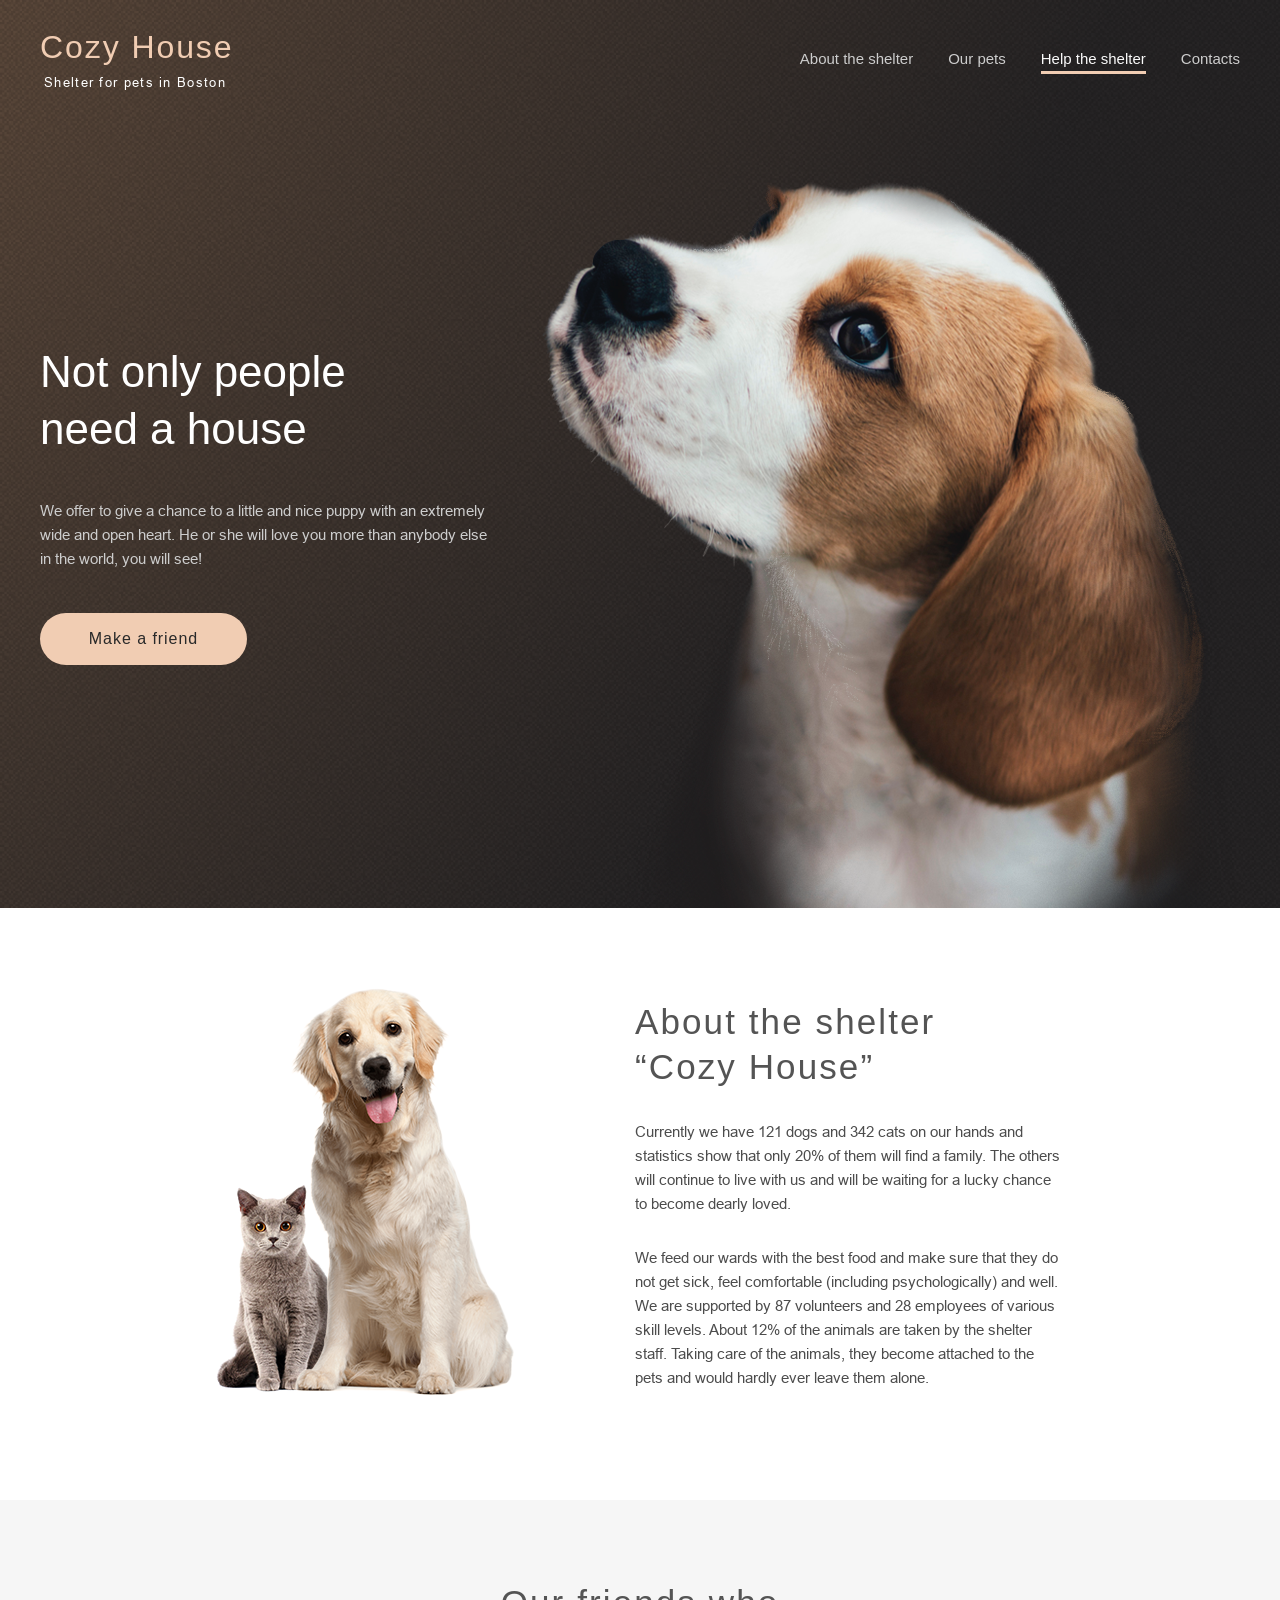
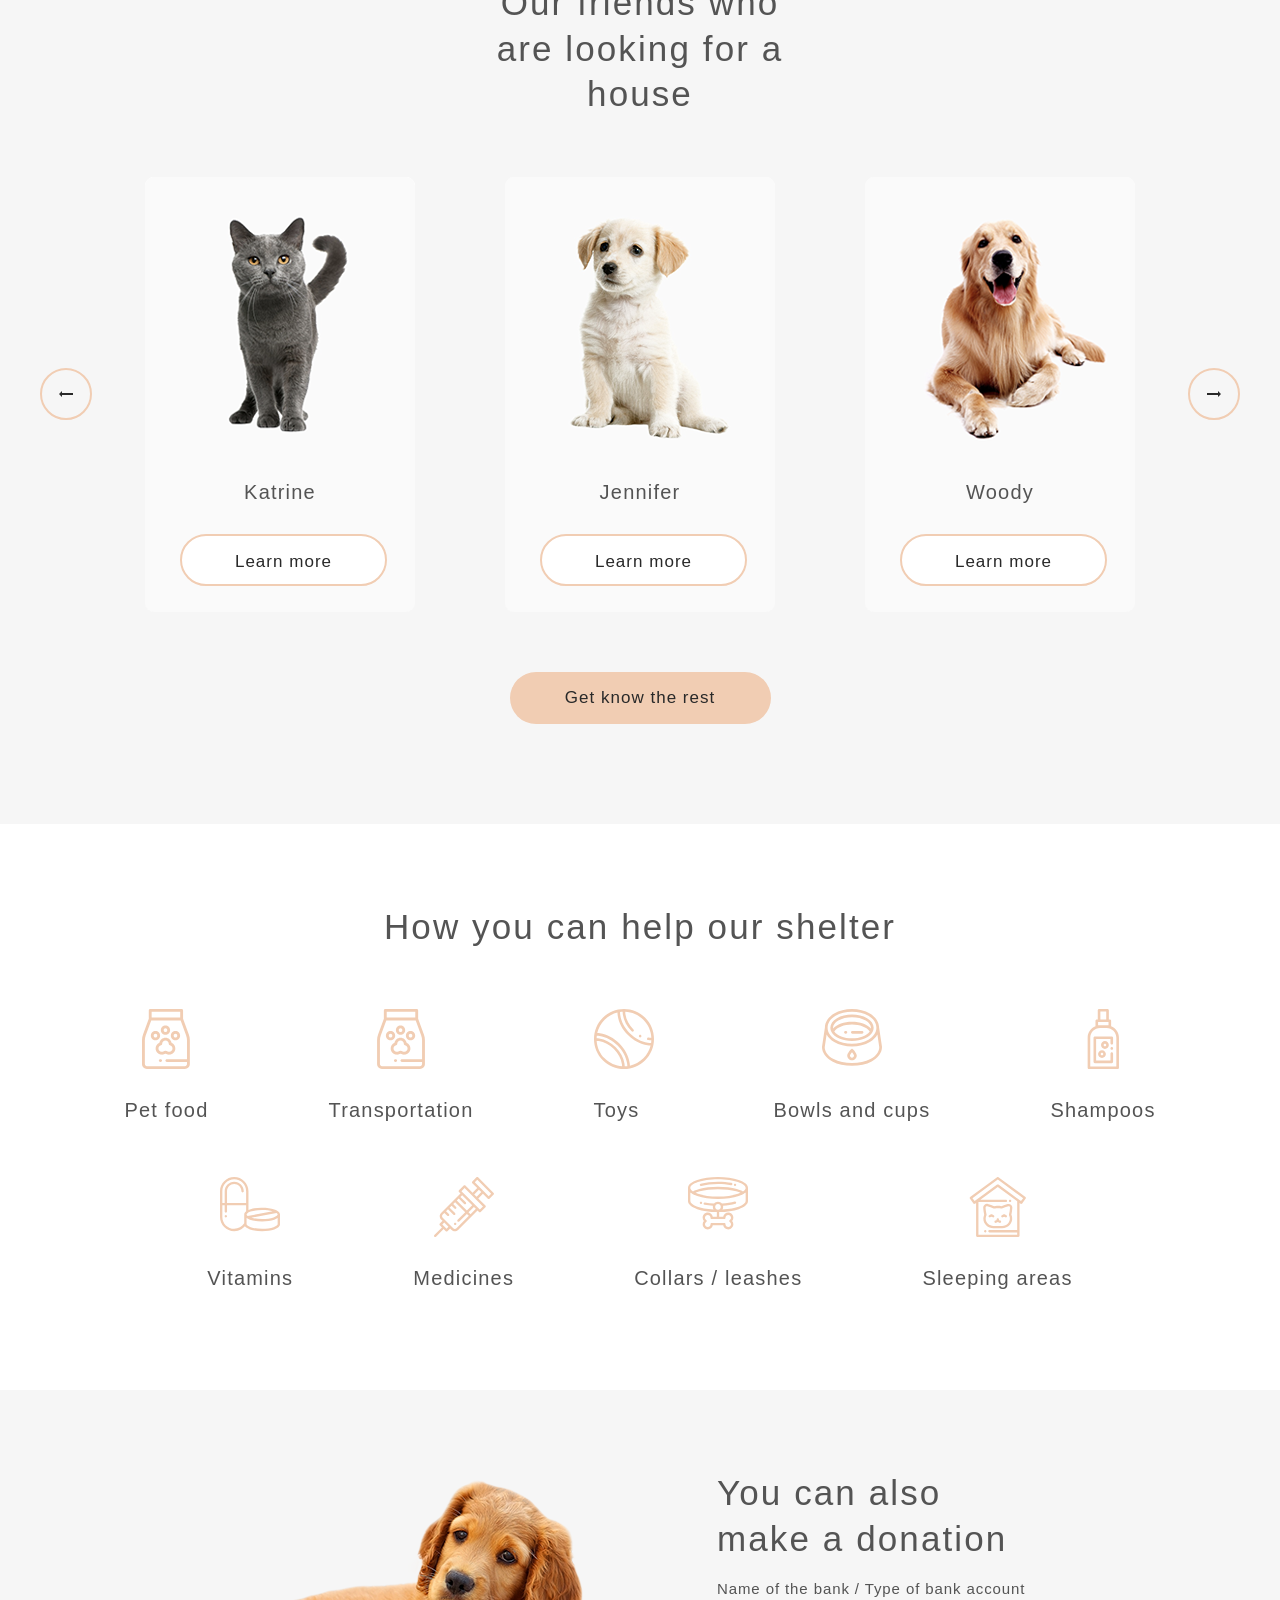
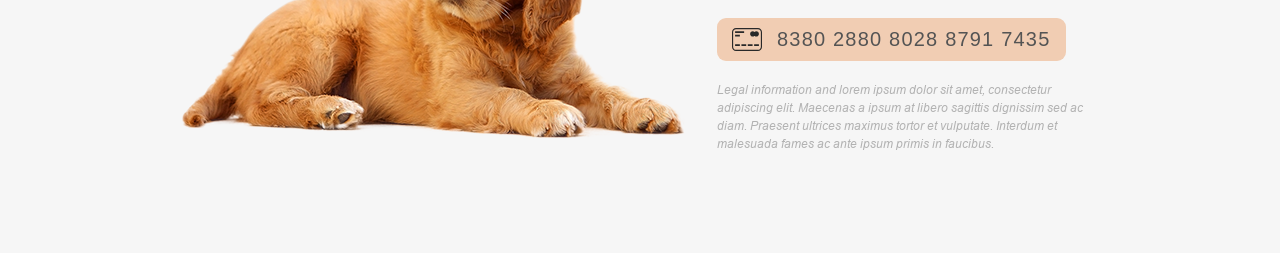
==== commit fdadbb65: "feat: done with donation section" ====
--- a/pages/main/index.html
+++ b/pages/main/index.html
@@ -253,7 +253,7 @@
                         <img src="/assets/images/donation-dog.png" alt="Donation Dog">
                     </div>
                     <div class="donation_wrapper-item">
-                        <h3>You can also make a donation</h3>
+                        <h3>You can also <br> make a donation</h3>
                         <h5>Name of the bank / Type of bank account</h5>
                         <div class="donation_wrapper-item_bank">
                             <svg width="30" height="23" viewBox="0 0 30 23" fill="none" xmlns="http://www.w3.org/2000/svg">
--- a/pages/main/style.css
+++ b/pages/main/style.css
@@ -400,7 +400,8 @@
   flex-flow: row wrap;
   justify-content: center;
   align-content: space-between;
-  gap: 55px 120px;
+  row-gap: 55px;
+  column-gap: 120px;
 }
 .help_wrapper-item {
   display: flex;
@@ -416,5 +417,37 @@
 }
 
 .donation {
-  padding: 80px 0 100px 0;
-}
+  background: #f6f6f6;
+}
+.donation_wrapper {
+  padding: 80px 143px 100px 142px;
+  display: flex;
+  column-gap: 30px;
+  align-items: center;
+}
+.donation_wrapper-item h5 {
+  margin-top: 20px;
+}
+.donation_wrapper-item_bank {
+  margin-top: 20px;
+  display: inline-flex;
+  background: #f1cdb3;
+  justify-content: space-between;
+  column-gap: 15px;
+  border-radius: 9px;
+  padding: 10px 15px;
+}
+.donation_wrapper p {
+  margin-top: 20px;
+  width: 380px;
+  font-style: italic;
+  font-weight: 400;
+  font-size: 12px;
+  line-height: 150%;
+}
+.donation_textarea {
+  width: 430px;
+  display: grid;
+  grid-template-columns: 1fr;
+  row-gap: 30px;
+}
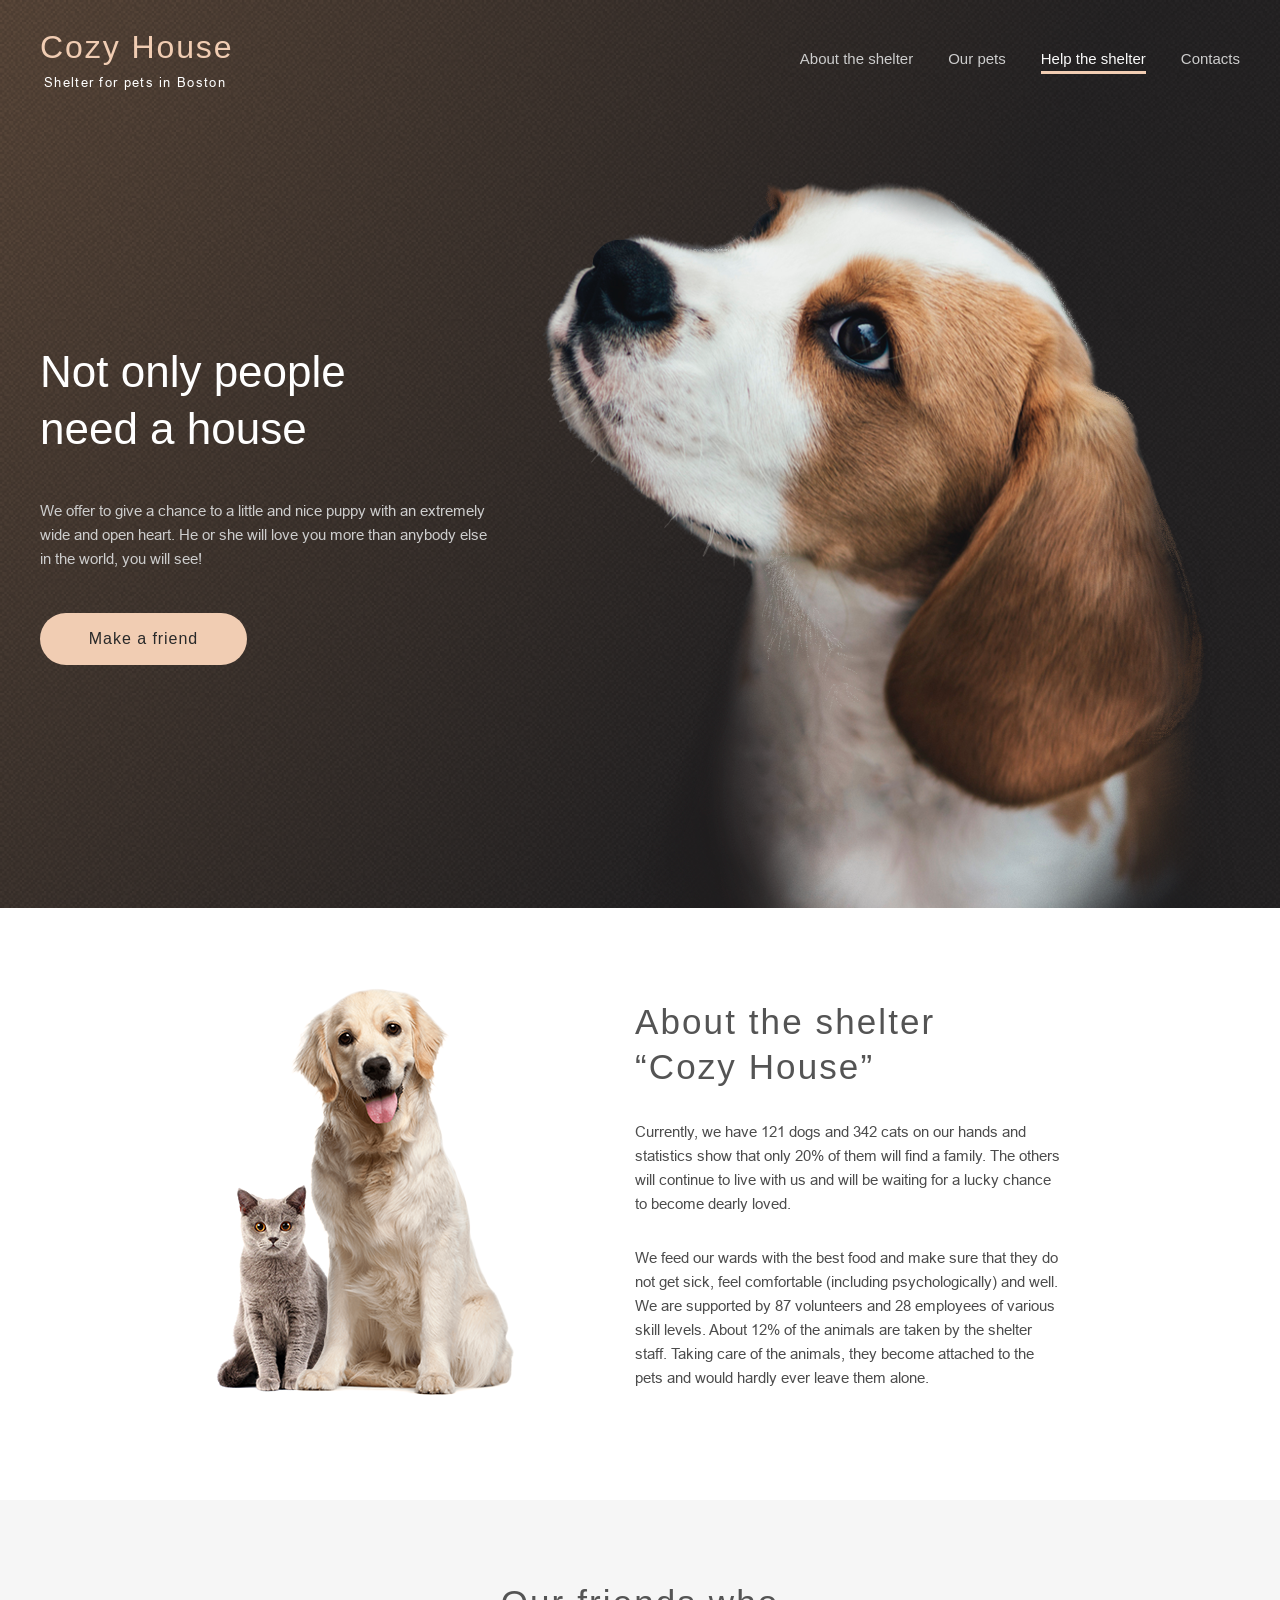
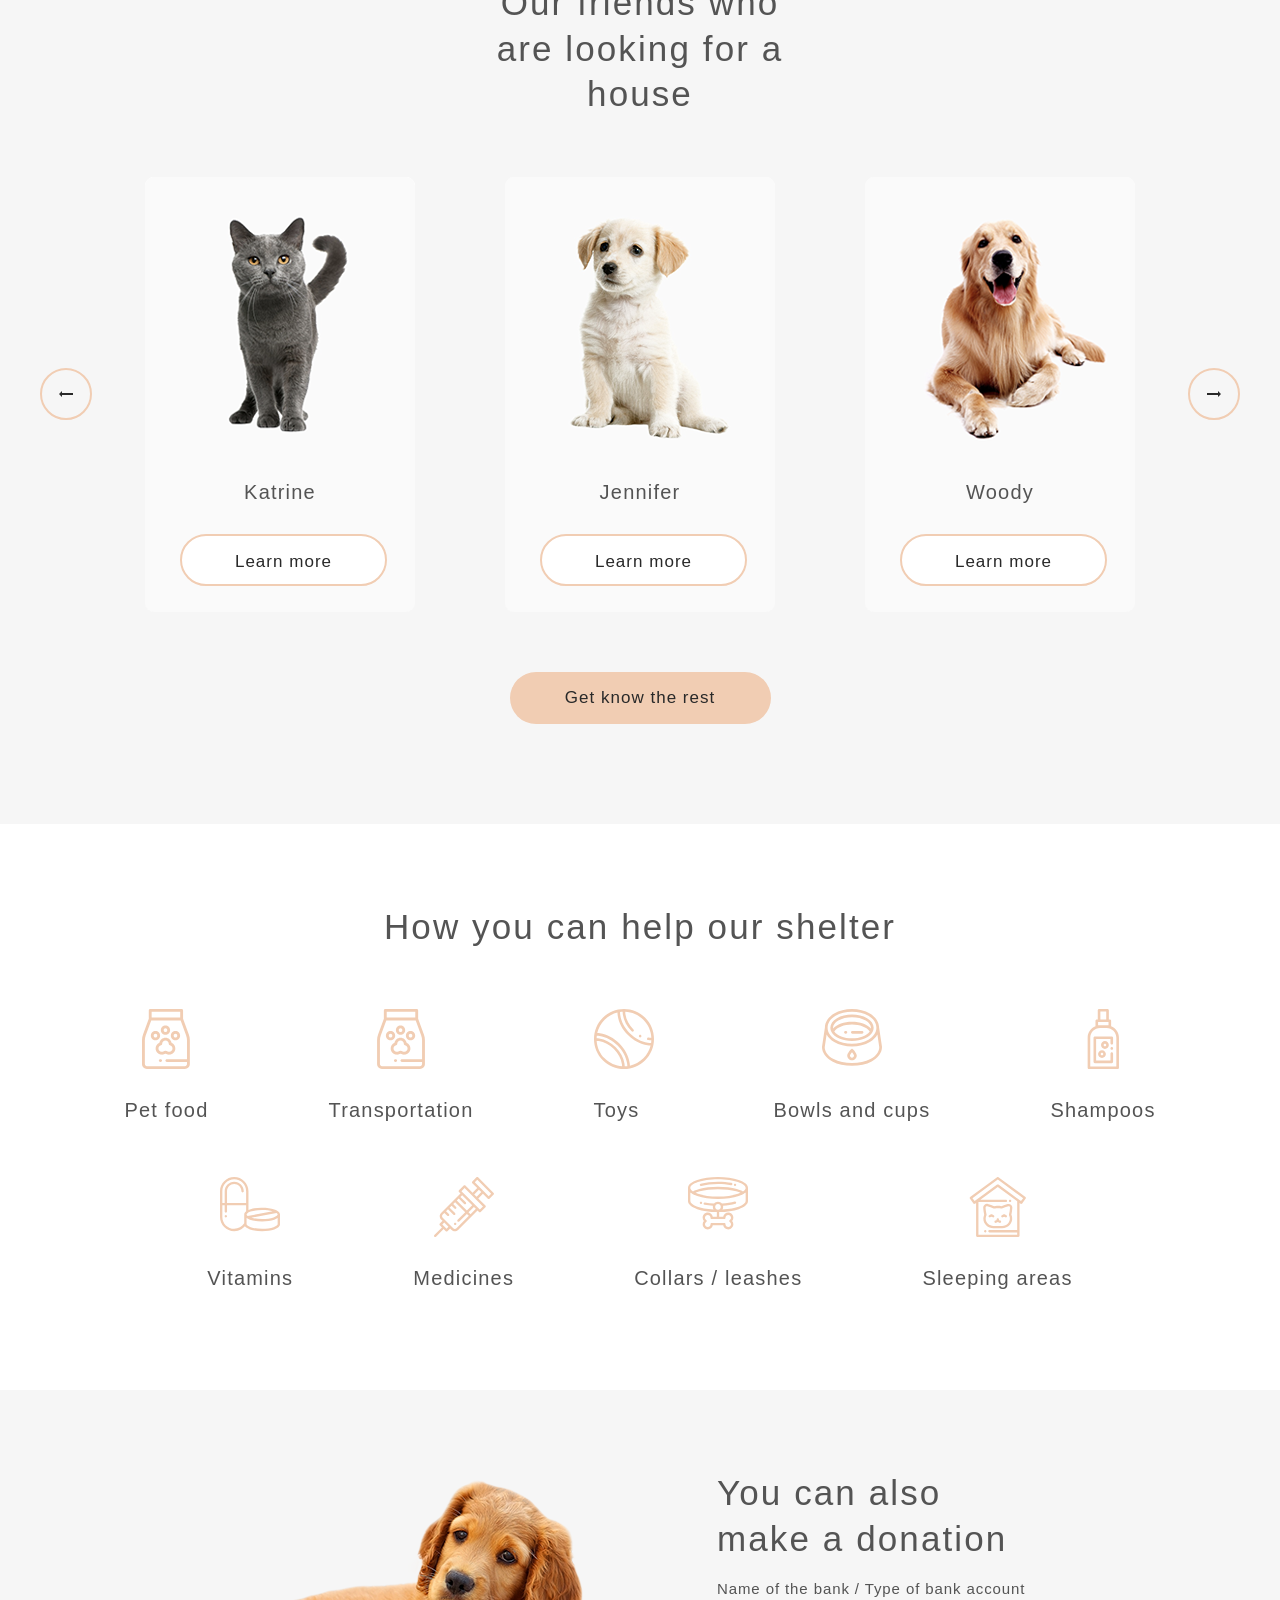
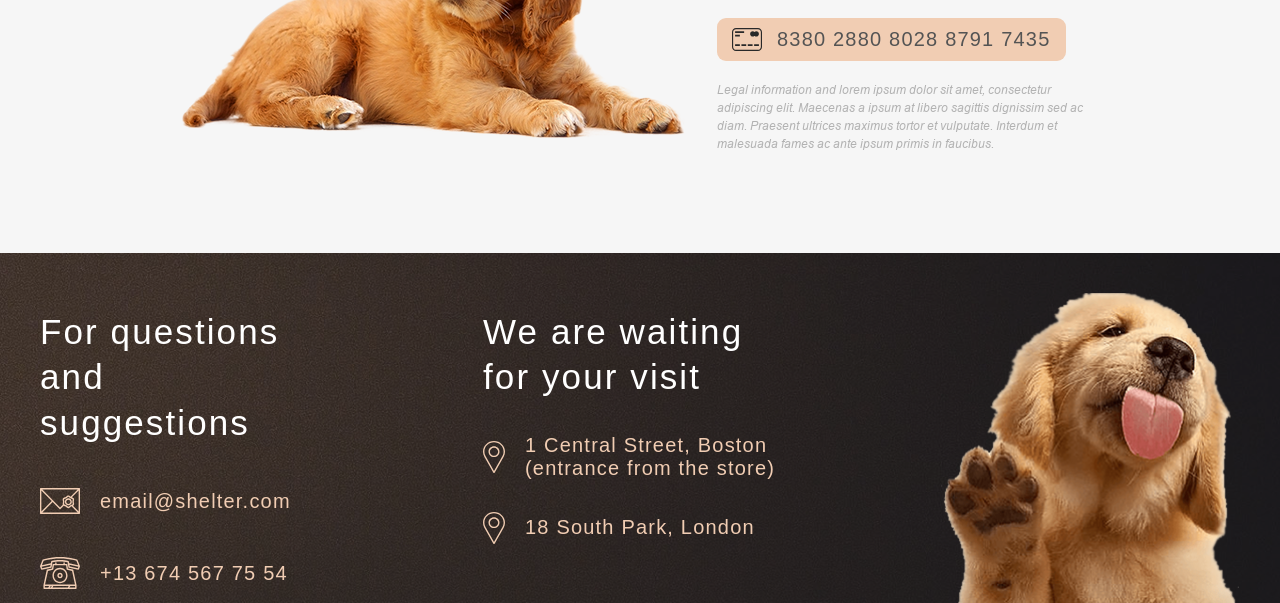
==== commit aafecbcf: "feat: end with main page" ====
--- a/pages/main/index.html
+++ b/pages/main/index.html
@@ -54,7 +54,7 @@
                     </div>
                     <div class="about_textarea">
                         <h3>About the shelter <br> “Cozy House”</h3>
-                        <p class="l">Currently we have 121 dogs and 342 cats
+                        <p class="l">Currently, we have 121 dogs and 342 cats
                             on our hands and statistics show that only 20% of
                             them will find a family. The others will continue
                             to live with us and will be waiting for a lucky
@@ -271,5 +271,60 @@
             </div>
         </section>
     </main>
+    <footer>
+        <div class="container">
+            <div class="footer">
+                <div class="footer_wrapper">
+                    <div class="footer_contacts">
+                        <h3>For questions and suggestions</h3>
+                        <div class="footer_wrapper-item">
+                            <svg width="40" height="32" viewBox="0 0 40 32" fill="none" xmlns="http://www.w3.org/2000/svg">
+                                <path d="M39.315 3H0.684964C0.5033 3 0.329077 3.07325 0.200621 3.20362C0.0721657 3.334 0 3.51084 0 3.69522V28.3048C0 28.4892 0.0721657 28.666 0.200621 28.7964C0.329077 28.9268 0.5033 29 0.684964 29H39.315C39.4967 29 39.6709 28.9268 39.7994 28.7964C39.9278 28.666 40 28.4892 40 28.3048V3.69522C40 3.51084 39.9278 3.334 39.7994 3.20362C39.6709 3.07325 39.4967 3 39.315 3ZM32.5774 18.0331C32.6846 18.5259 32.7954 19.0355 32.6513 19.2882C32.4966 19.5596 31.9966 19.7173 31.5131 19.8699C31.1316 19.9902 30.7373 20.1147 30.3857 20.3212C30.0461 20.5206 29.7523 20.8001 29.4683 21.0704C29.0772 21.4426 28.7079 21.794 28.374 21.794C28.04 21.794 27.6706 21.4425 27.2797 21.0704C26.9956 20.8001 26.7018 20.5205 26.3622 20.3212C26.0107 20.1147 25.6163 19.9903 25.2348 19.8699C24.7513 19.7173 24.2513 19.5596 24.0967 19.2882C23.9526 19.0355 24.0633 18.5259 24.1705 18.0331C24.2584 17.6285 24.3493 17.2103 24.3493 16.7821C24.3493 16.354 24.2584 15.9356 24.1705 15.5311C24.0633 15.0383 23.9526 14.5288 24.0967 14.2759C24.2513 14.0046 24.7513 13.8468 25.2348 13.6942C25.6163 13.5739 26.0107 13.4494 26.3622 13.243C26.7018 13.0435 26.9956 12.764 27.2797 12.4937C27.6706 12.1216 28.04 11.7701 28.374 11.7701C28.7079 11.7701 29.0773 12.1216 29.4683 12.4937C29.7523 12.764 30.0461 13.0435 30.3857 13.243C30.7373 13.4493 31.1316 13.5738 31.5131 13.6941C31.9966 13.8467 32.4966 14.0045 32.6512 14.2758C32.7954 14.5286 32.6846 15.0381 32.5774 15.5309C32.4895 15.9354 32.3986 16.3537 32.3986 16.7819C32.3986 17.2102 32.4895 17.6286 32.5774 18.0331ZM30.5975 11.6608C30.5345 11.6024 30.4705 11.5416 30.4053 11.4795C29.8904 10.9896 29.2497 10.3798 28.374 10.3798C27.4982 10.3798 26.8575 10.9896 26.3426 11.4795C26.1045 11.7061 25.8796 11.9201 25.6761 12.0396C25.4574 12.168 25.1518 12.2645 24.8281 12.3666C24.1276 12.5876 23.3336 12.8381 22.9109 13.5797C22.5001 14.3004 22.6768 15.1134 22.8328 15.8307C22.9081 16.1777 22.9794 16.5055 22.9794 16.7821C22.9794 17.0587 22.9081 17.3866 22.8328 17.7336C22.6975 18.3556 22.5473 19.0496 22.7775 19.693L19.9997 22.5464L2.32449 4.39044H37.6748L30.5975 11.6608ZM11.7007 16L1.36993 26.6116V5.38812L11.7007 16ZM12.6635 16.989L19.5124 24.0242C19.5761 24.0896 19.6519 24.1416 19.7356 24.177C19.8192 24.2125 19.9089 24.2308 19.9996 24.2308C20.0902 24.2308 20.18 24.2125 20.2636 24.177C20.3472 24.1416 20.4231 24.0896 20.4868 24.0242L23.6841 20.7398C24.044 20.9494 24.4495 21.0781 24.8281 21.1976C25.1518 21.2997 25.4575 21.3962 25.6761 21.5245C25.8796 21.644 26.1044 21.8581 26.3426 22.0846C26.8575 22.5746 27.4982 23.1844 28.374 23.1844C29.2496 23.1844 29.8904 22.5746 30.4053 22.0846C30.6434 21.858 30.8682 21.644 31.0718 21.5244C31.2043 21.4466 31.3691 21.3806 31.5502 21.3179L37.675 27.6094H2.32431L12.6635 16.989ZM32.9664 20.7946C33.3117 20.6108 33.6223 20.3612 33.8371 19.9846C34.2479 19.2639 34.0711 18.4508 33.9151 17.7336C33.8398 17.3866 33.7686 17.0587 33.7686 16.7821C33.7686 16.5055 33.8398 16.1777 33.9151 15.8307C34.0711 15.1134 34.2479 14.3005 33.837 13.5797C33.4142 12.8381 32.6203 12.5876 31.9197 12.3666L31.8559 12.3463L38.6301 5.38738V26.6122L32.9664 20.7946Z" fill="#F1CDB3" />
+                                <path d="M28.374 13.2424C26.451 13.2424 24.8865 14.8302 24.8865 16.782C24.8865 18.7337 26.451 20.3215 28.374 20.3215C30.297 20.3215 31.8614 18.7337 31.8614 16.782C31.8614 14.8302 30.2969 13.2424 28.374 13.2424ZM28.374 18.9311C27.2064 18.9311 26.2564 17.967 26.2564 16.782C26.2564 15.5969 27.2063 14.6328 28.374 14.6328C29.5416 14.6328 30.4915 15.5969 30.4915 16.782C30.4915 17.967 29.5415 18.9311 28.374 18.9311Z" fill="#F1CDB3" />
+                            </svg>
+                            <h4>
+                                <a href="mailto:email@shelter.com">email@shelter.com</a>
+                            </h4>
+                        </div>
+                        <div class="footer_wrapper-item">
+                            <svg width="40" height="32" viewBox="0 0 40 32" fill="none" xmlns="http://www.w3.org/2000/svg">
+                                <path d="M39.9461 8.89543L37.5102 2.9049C37.4685 2.80251 37.4043 2.71139 37.3226 2.63868C37.2408 2.56598 37.1437 2.51367 37.0389 2.48585L34.111 1.70799C25.5388 -0.569376 14.4609 -0.569281 5.88906 1.70799L2.96105 2.48585C2.85626 2.51367 2.75918 2.56598 2.67743 2.63868C2.59568 2.71139 2.53147 2.80251 2.48984 2.9049L0.0539764 8.89543C-0.0131281 9.06038 -0.0178273 9.24503 0.0407965 9.41333L1.01509 12.2089C1.07166 12.3713 1.18339 12.5075 1.32986 12.5925C1.47633 12.6775 1.64776 12.7056 1.8128 12.6717L11.0692 10.7747C11.2084 10.7462 11.3359 10.675 11.4348 10.5706C11.5337 10.4661 11.5993 10.3334 11.623 10.19L12.4245 5.32594C16.8365 4.18994 23.1635 4.18994 27.5753 5.32594L28.3769 10.19C28.4006 10.3335 28.4662 10.4663 28.5651 10.5707C28.664 10.6751 28.7915 10.7463 28.9307 10.7748L38.187 12.6718C38.3521 12.7056 38.5234 12.6774 38.6699 12.5924C38.8164 12.5075 38.9281 12.3714 38.9848 12.209L39.9592 9.41343C40.0178 9.2451 40.0131 9.06043 39.9461 8.89543ZM2.13193 11.1412L1.63183 9.70624L10.5973 7.78606L10.321 9.46295L2.13193 11.1412ZM11.6222 4.0568C11.4935 4.09314 11.3777 4.16636 11.2883 4.26784C11.1989 4.36933 11.1396 4.49486 11.1174 4.62969L10.848 6.26453L1.85991 8.1896L3.65015 3.78707L6.2409 3.09877C14.5991 0.878304 25.4007 0.878208 33.7593 3.09877L36.35 3.78707L38.1403 8.1896L29.1522 6.26453L28.8828 4.62969C28.8606 4.49487 28.8013 4.36936 28.7119 4.26788C28.6224 4.1664 28.5066 4.09318 28.378 4.0568C23.6016 2.70615 16.3984 2.70615 11.6222 4.0568ZM37.8681 11.1412L29.6792 9.46295L29.4028 7.78606L38.3682 9.70624L37.8681 11.1412Z" fill="#F1CDB3" />
+                                <path d="M33.2901 13.1186C33.261 12.9842 33.1948 12.8612 33.0995 12.7643C33.0041 12.6673 32.8836 12.6005 32.7522 12.5717L27.9776 11.526L27.3764 7.51395C27.351 7.34431 27.2672 7.18959 27.1401 7.07781C27.013 6.96603 26.851 6.90458 26.6835 6.90458H24.814V5.96398C24.814 5.56724 24.5002 5.2456 24.1129 5.2456C23.7257 5.2456 23.4119 5.56724 23.4119 5.96398V6.90458H16.5882V5.96398C16.5882 5.56724 16.2744 5.2456 15.8871 5.2456C15.4999 5.2456 15.1861 5.56724 15.1861 5.96398V6.90458H13.3166C13.1491 6.90458 12.9871 6.96603 12.86 7.07781C12.7329 7.18959 12.6491 7.34431 12.6237 7.51395L12.0224 11.526L7.24791 12.5717C7.11654 12.6005 6.996 12.6673 6.90063 12.7643C6.80527 12.8612 6.73908 12.9842 6.70996 13.1186L3.46796 28.0878C3.45692 28.1389 3.45134 28.1911 3.45132 28.2434V31.2816C3.45132 31.4721 3.52519 31.6549 3.65666 31.7896C3.78814 31.9243 3.96645 32 4.15239 32H35.8477C36.0336 32 36.212 31.9243 36.3434 31.7896C36.4749 31.6549 36.5488 31.4721 36.5488 31.2816V28.2434C36.5488 28.1911 36.5432 28.1389 36.5321 28.0878L33.2901 13.1186ZM7.98131 13.8802L12.7885 12.8273C12.9276 12.7968 13.0544 12.7238 13.152 12.6178C13.2496 12.5118 13.3134 12.3779 13.335 12.2338L13.9183 8.34134H26.0819L26.6651 12.2338C26.6867 12.3779 26.7505 12.5118 26.8481 12.6178C26.9457 12.7238 27.0725 12.7968 27.2115 12.8273L32.0189 13.8802L34.9741 27.5251H5.0261L7.98131 13.8802ZM11.7966 28.9618L10.8935 30.5632H9.82782L10.7309 28.9618H11.7966ZM13.416 28.9618H28.6721L27.769 30.5632H12.513L13.416 28.9618ZM4.85345 28.9618H9.11142L8.20836 30.5632H4.85345V28.9618ZM29.3885 30.5632L30.2916 28.9618H35.1466V30.5632H29.3885Z" fill="#F1CDB3" />
+                                <path d="M20 26.1606C24.1492 26.1606 27.5248 22.7016 27.5248 18.45C27.5248 14.1983 24.1492 10.7393 20 10.7393C15.8509 10.7393 12.4753 14.1983 12.4753 18.45C12.4753 22.7016 15.8509 26.1606 20 26.1606ZM20 12.1761C23.3761 12.1761 26.1227 14.9905 26.1227 18.45C26.1227 21.9094 23.3761 24.7238 20 24.7238C16.624 24.7238 13.8774 21.9094 13.8774 18.45C13.8774 14.9905 16.624 12.1761 20 12.1761Z" fill="#F1CDB3" />
+                                <path d="M20 21.1847C21.4717 21.1847 22.6691 19.9578 22.6691 18.4497C22.6691 16.9416 21.4717 15.7147 20 15.7147C18.5283 15.7147 17.3309 16.9416 17.3309 18.4497C17.3309 19.9578 18.5283 21.1847 20 21.1847ZM20 17.1514C20.6987 17.1514 21.267 17.7338 21.267 18.4497C21.267 19.1656 20.6987 19.7479 20 19.7479C19.3014 19.7479 18.733 19.1656 18.733 18.4497C18.733 17.7339 19.3014 17.1514 20 17.1514Z" fill="#F1CDB3" />
+                            </svg>
+                            <h4>
+                                <a href="tel:+136745677554">+13 674 567 75 54</a>
+                            </h4>
+                        </div>
+                    </div>
+                    <div class="footer_address">
+                        <h3>We are waiting for your visit</h3>
+                        <div class="footer_wrapper-item mt34">
+                            <svg width="22" height="32" viewBox="0 0 22 32" fill="none" xmlns="http://www.w3.org/2000/svg">
+                                <path d="M11 0C4.93475 0 3.05176e-05 4.78519 3.05176e-05 10.6667C3.05176e-05 12.4323 0.455262 14.1829 1.32067 15.7357L10.3985 31.6562C10.5193 31.8685 10.7496 32 11 32C11.2504 32 11.4807 31.8685 11.6016 31.6562L20.6827 15.7304C21.5448 14.1829 22 12.4323 22 10.6666C22 4.78519 17.0653 0 11 0ZM19.4762 15.0905L11 29.9557L2.52717 15.0964C1.7732 13.7435 1.37507 12.2116 1.37507 10.6667C1.37507 5.52019 5.69278 1.33337 11 1.33337C16.3073 1.33337 20.625 5.52025 20.625 10.6667C20.625 12.2116 20.2269 13.7435 19.4762 15.0905Z" fill="#F1CDB3" />
+                                <path d="M11 5.33329C7.9674 5.33329 5.50008 7.72585 5.50008 10.6666C5.50008 13.6074 7.9674 16 11 16C14.0327 16 16.5 13.6074 16.5 10.6667C16.5 7.72592 14.0327 5.33329 11 5.33329ZM11 14.6667C8.72537 14.6667 6.87505 12.8724 6.87505 10.6667C6.87505 8.46092 8.72537 6.66667 11 6.66667C13.2747 6.66667 15.125 8.46092 15.125 10.6667C15.125 12.8724 13.2747 14.6667 11 14.6667Z" fill="#F1CDB3" />
+                            </svg>
+                            <h4 class="problem">
+                                <a href="https://maps.google.com">1 Central Street, Boston (entrance from the store)</a>
+                            </h4>
+                        </div>
+                        <div class="footer_wrapper-item mt32">
+                            <svg width="22" height="32" viewBox="0 0 22 32" fill="none" xmlns="http://www.w3.org/2000/svg">
+                                <path d="M11 0C4.93475 0 3.05176e-05 4.78519 3.05176e-05 10.6667C3.05176e-05 12.4323 0.455262 14.1829 1.32067 15.7357L10.3985 31.6562C10.5193 31.8685 10.7496 32 11 32C11.2504 32 11.4807 31.8685 11.6016 31.6562L20.6827 15.7304C21.5448 14.1829 22 12.4323 22 10.6666C22 4.78519 17.0653 0 11 0ZM19.4762 15.0905L11 29.9557L2.52717 15.0964C1.7732 13.7435 1.37507 12.2116 1.37507 10.6667C1.37507 5.52019 5.69278 1.33337 11 1.33337C16.3073 1.33337 20.625 5.52025 20.625 10.6667C20.625 12.2116 20.2269 13.7435 19.4762 15.0905Z" fill="#F1CDB3" />
+                                <path d="M11 5.33329C7.9674 5.33329 5.50008 7.72585 5.50008 10.6666C5.50008 13.6074 7.9674 16 11 16C14.0327 16 16.5 13.6074 16.5 10.6667C16.5 7.72592 14.0327 5.33329 11 5.33329ZM11 14.6667C8.72537 14.6667 6.87505 12.8724 6.87505 10.6667C6.87505 8.46092 8.72537 6.66667 11 6.66667C13.2747 6.66667 15.125 8.46092 15.125 10.6667C15.125 12.8724 13.2747 14.6667 11 14.6667Z" fill="#F1CDB3" />
+                            </svg>
+                            <h4>
+                                <a href="https://maps.google.com">18 South Park, London </a>
+                            </h4>
+                        </div>
+                    </div>
+                    <div class="footer_image">
+                        <img src="/assets/images/footer-puppy.png" alt="Puppy From Footer">
+                    </div>
+                </div>
+            </div>
+        </div>
+    </footer>
 </body>
 </html>
--- a/pages/main/style.css
+++ b/pages/main/style.css
@@ -451,3 +451,59 @@
   grid-template-columns: 1fr;
   row-gap: 30px;
 }
+
+footer {
+  background: url("/assets/images/bg/footer-background.png") center center/cover no-repeat;
+  height: 350px;
+}
+
+.footer {
+  padding-top: 40px;
+}
+.footer h3 {
+  color: #fff;
+}
+.footer a {
+  text-decoration: none;
+  color: #f1cdb3;
+  cursor: pointer;
+  transition: 0.5s all;
+}
+.footer a:hover {
+  scale: 1.05;
+}
+.footer_wrapper {
+  display: flex;
+  justify-content: space-between;
+  column-gap: 160px;
+}
+.footer_wrapper-item {
+  margin-top: 40px;
+  display: flex;
+  align-items: center;
+  column-gap: 20px;
+}
+.footer_wrapper-item svg {
+  flex-shrink: 0;
+}
+.footer_wrapper-item .problem {
+  width: 255px;
+}
+.footer_wrapper-item.mt32 {
+  margin-top: 32px;
+}
+.footer_wrapper-item.mt34 {
+  margin-top: 34px;
+}
+.footer_contacts {
+  padding-top: 16px;
+}
+.footer_contacts .footer_wrapper-item {
+  height: 32px;
+}
+.footer_address {
+  padding-top: 16px;
+}
+.footer_image {
+  font-size: 0;
+}
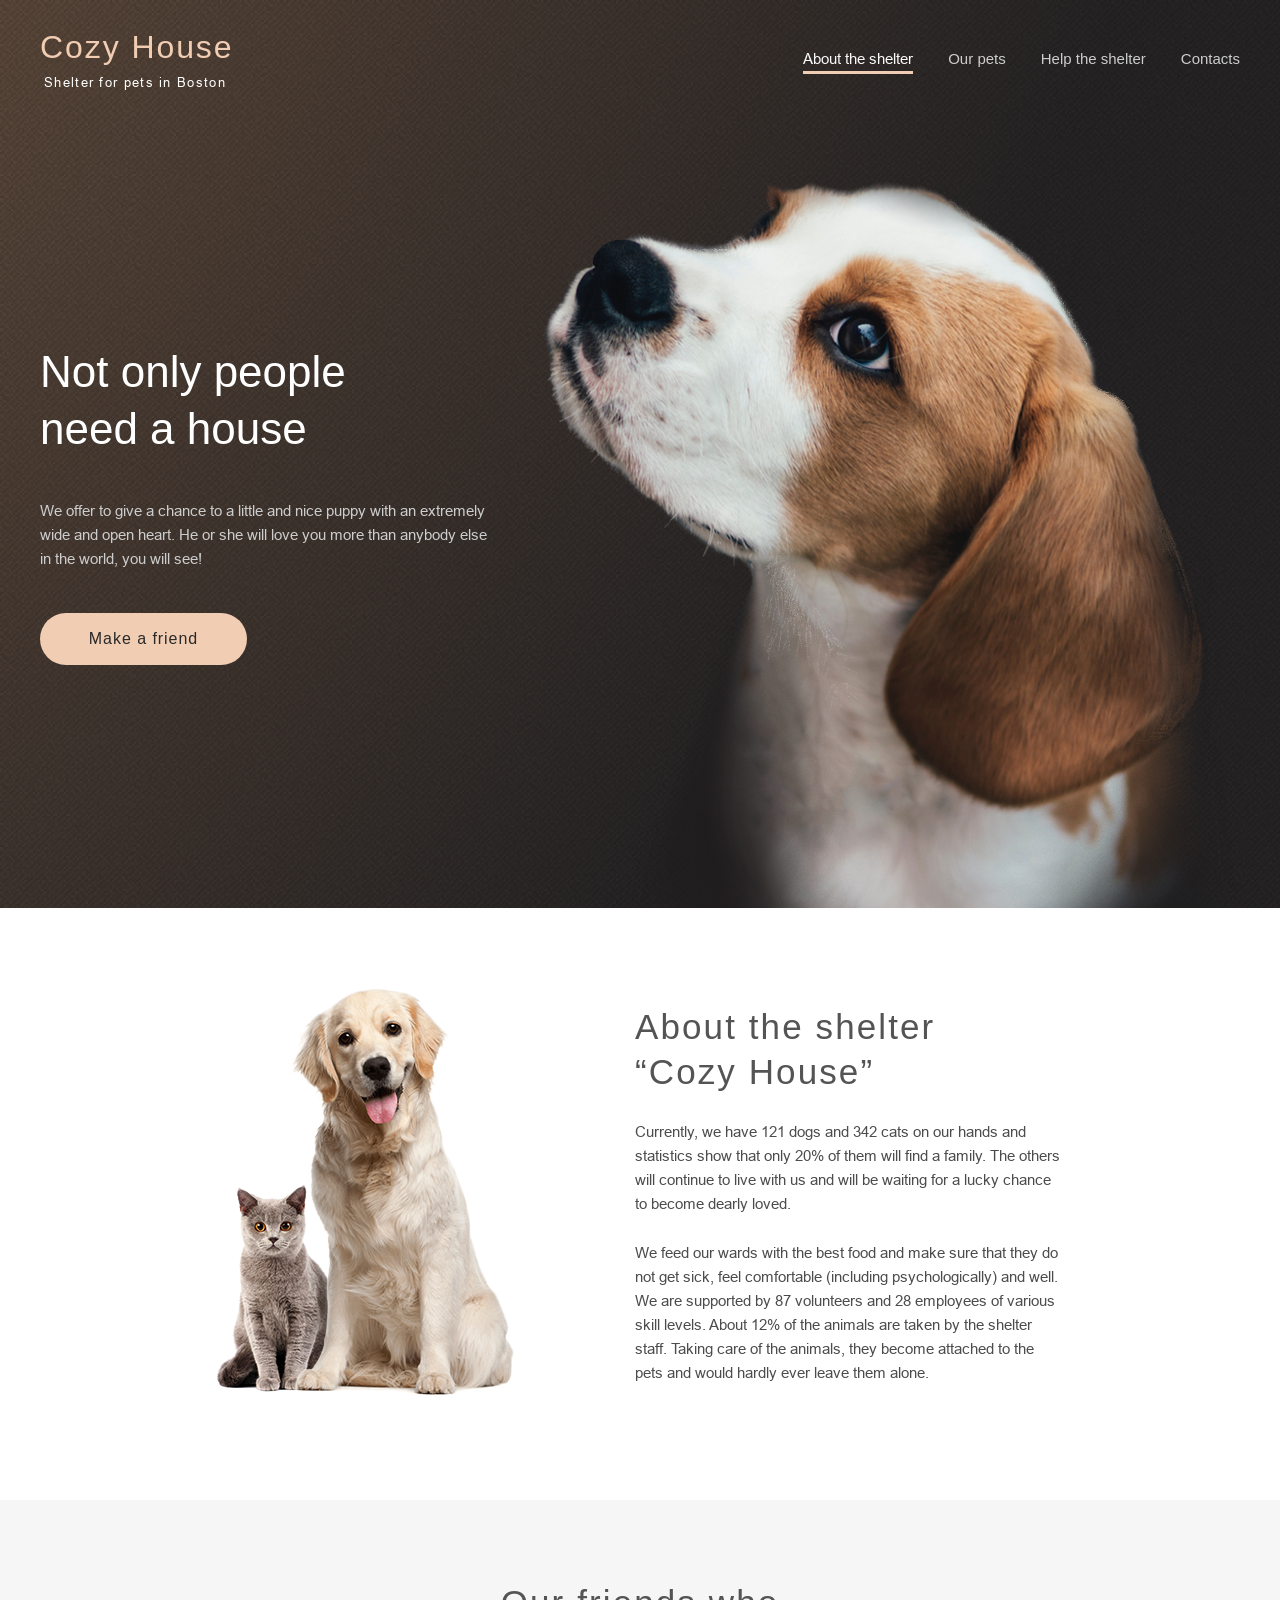
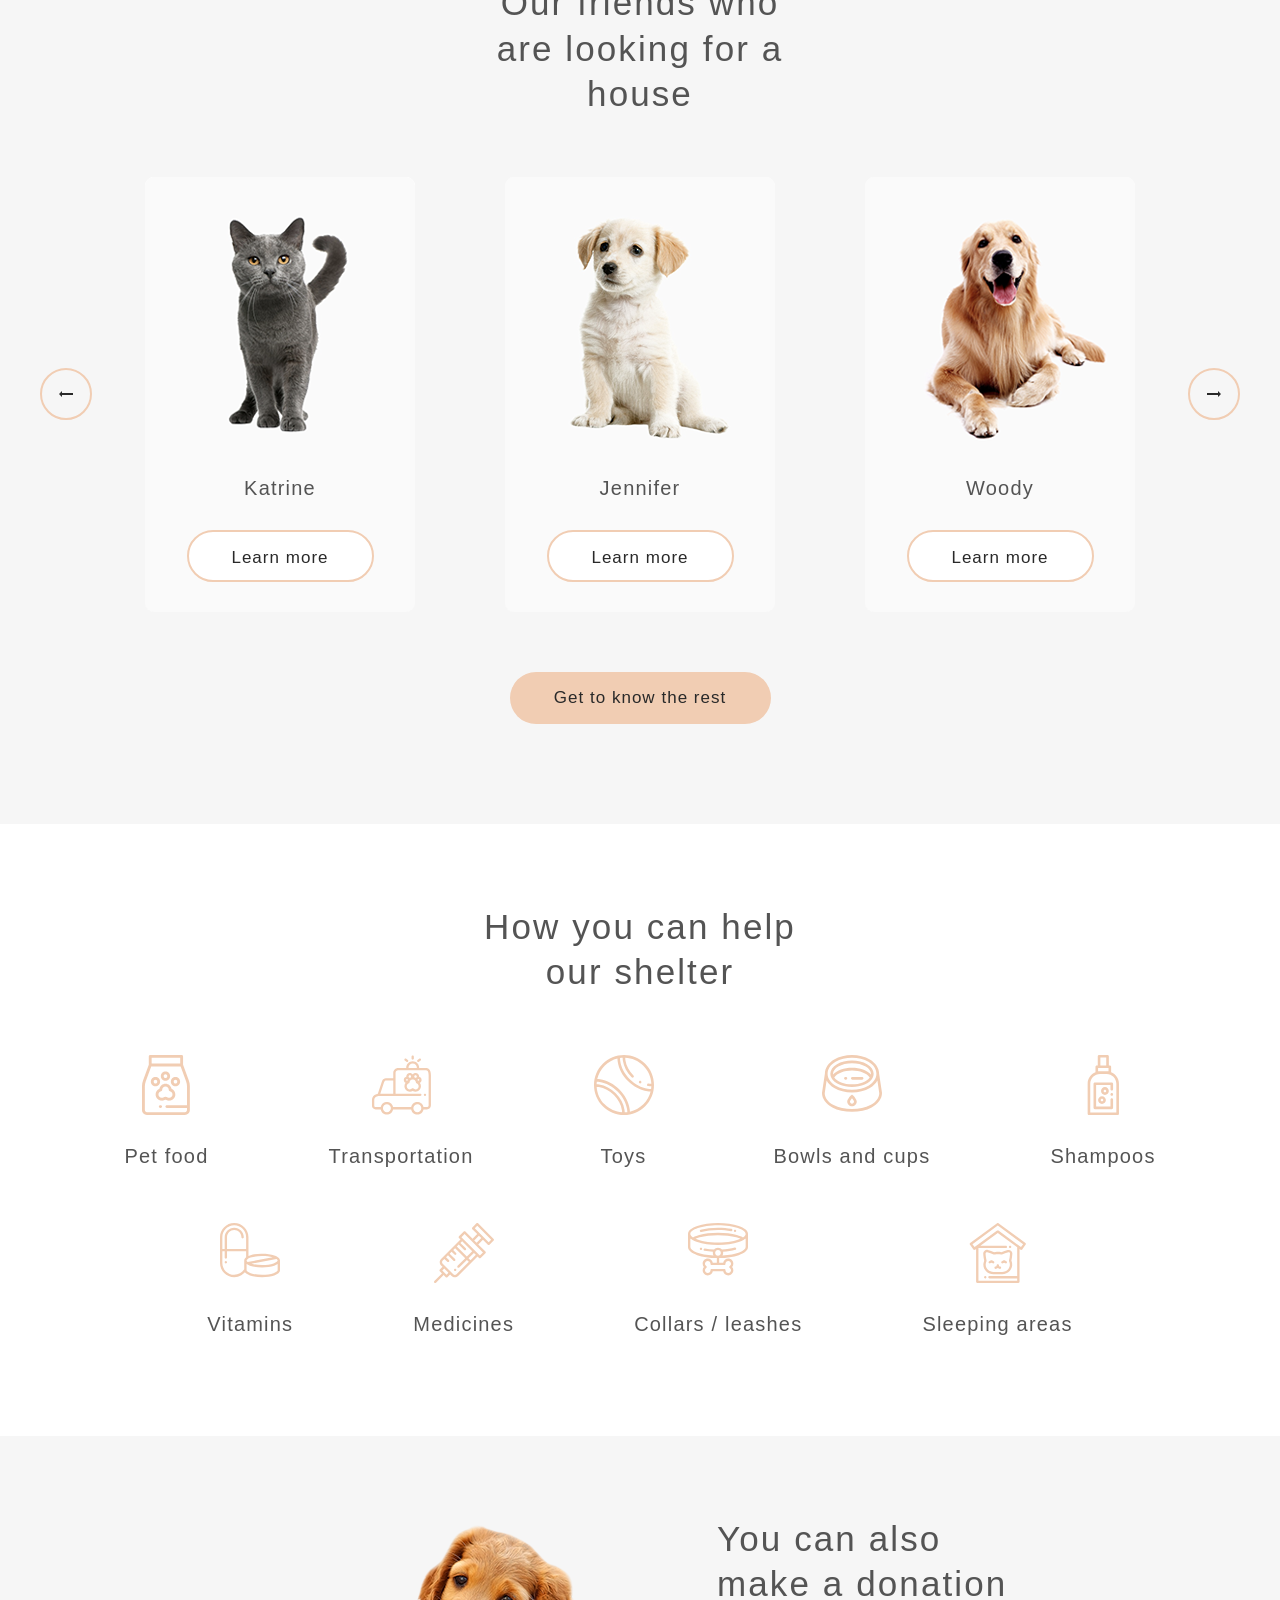
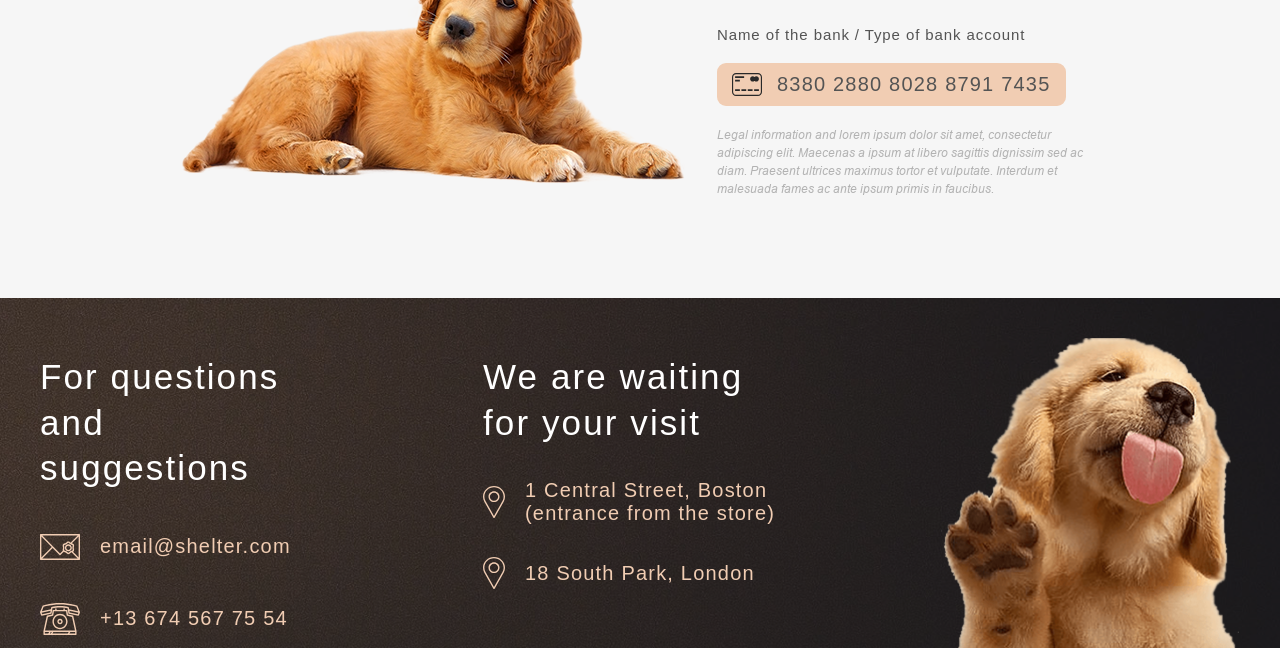
==== commit 72cf9260: "fix: fix pixel to pixel markup and some fix on refs" ====
--- a/pages/main/index.html
+++ b/pages/main/index.html
@@ -4,7 +4,14 @@
     <meta charset="UTF-8">
     <meta name="viewport" content="width=device-width, initial-scale=1.0">
     <meta http-equiv="X-UA-Compatible" content="ie=edge">
-    <title>Main</title>
+    <title>Cozy House</title>
+    <!--favicon from logo -->
+    <link rel="apple-touch-icon" sizes="180x180" href="/assets/icons/apple-touch-icon.png">
+    <link rel="icon" type="image/png" sizes="32x32" href="/assets/icons/favicon-32x32.png">
+    <link rel="icon" type="image/png" sizes="16x16" href="/assets/icons/favicon-16x16.png">
+    <meta name="msapplication-TileColor" content="#da532c">
+    <meta name="theme-color" content="#ffffff">
+    <!--favicon from logo end -->
     <link rel="stylesheet" href="style.css">
 </head>
 <body>
@@ -12,35 +19,35 @@
         <div class="container">
             <div class="header_wrapper">
                 <div class="header_logo">
-                    <a href="https://shelter.github.io" class="link">
+                    <a href="#" class="link">
                         <h1 class="header_title title">Cozy House</h1>
                         <div class="header_subtitle subtitle">Shelter for pets in Boston</div>
                     </a>
                 </div>
                 <nav class="header_navigation">
                     <ul>
-                        <li class="nav_item link">About the shelter</li>
-                        <li class="nav_item link">Our pets</li>
-                        <li class="nav_item link active">Help the shelter</li>
-                        <li class="nav_item link">Contacts</li>
+                        <li class="nav_item link active">About the shelter</li>
+                        <li class="nav_item link"><a href="../pets/pets.html">Our pets</a></li>
+                        <li class="nav_item link"><a href="#help">Help the shelter</a></li>
+                        <li class="nav_item link"><a href="#contacts">Contacts</a></li>
                     </ul>
                 </nav>
             </div>
         </div>
     </header>
     <main>
-        <section class="start_screen">
-            <div class="container">
-                <div class="start_screen_wrapper">
-                    <div class="start_screen_wrapper-item">
+        <section class="not_only">
+            <div class="container">
+                <div class="not_only_wrapper">
+                    <div class="not_only_wrapper-item">
                         <h2>Not only people need a house</h2>
                         <p class="l">We offer to give a chance to a little and nice
                             puppy with an extremely wide and open heart.
                             He or she will love you more than anybody else in the world, you will see!
                         </p>
-                        <button class="start_screen_button">Make a friend</button>
-                    </div>
-                    <div class="start_screen_wrapper-item">
+                        <button class="not_only_button">Make a friend</button>
+                    </div>
+                    <div class="not_only_wrapper-item">
                         <img src="/assets/images/start-screen-puppy.png" alt="Puppy Start Screen">
                     </div>
                 </div>
@@ -71,7 +78,7 @@
                 </div>
             </div>
         </section>
-        <section class="pets">
+        <section class="pets" id="our_pets">
             <div class="container">
                 <h3 class="pets_header">Our friends who<br>
                     are looking for a house
@@ -132,13 +139,13 @@
                         </div>
                     </div>
                 </div>
-                <button class="pets_button">Get know the rest</button>
-            </div>
-        </section>
-        <section class="help">
+                <a href="../pets/pets.html" class="button pets_button">Get to know the rest</a>
+            </div>
+        </section>
+        <section class="help" id="help">
             <div class="container">
                 <h3 class="help_title">
-                    How you can help our shelter
+                    How you can help<br>our shelter
                 </h3>
                 <div class="help_wrapper">
                     <div class="help_wrapper-item">
@@ -156,15 +163,14 @@
                     </div>
                     <div class="help_wrapper-item">
                         <div class="help_wrapper-item_image">
-                            <svg width="48" height="60" viewBox="0 0 48 60" fill="none" xmlns="http://www.w3.org/2000/svg">
-                                <path d="M46.8978 25.4978L41.1429 9.7473V1.42852C41.1429 0.639609 40.5032 0 39.7144 0H8.28585C7.49694 0 6.85733 0.639727 6.85733 1.42852V9.74719L1.10214 25.4978C0.419274 27.3636 0.0703893 29.335 0.0714747 31.3219V55.0765C0.0714747 57.7913 2.28011 60 4.99499 60H43.005C45.7199 60 47.9285 57.7913 47.9285 55.0765V31.3219C47.9285 29.329 47.5817 27.3694 46.8978 25.4978ZM9.71425 2.85715H38.2857V8.57145H9.71425V2.85715ZM45.0715 50.1321H24.9077C24.1188 50.1321 23.4792 50.7718 23.4792 51.5606C23.4792 52.3495 24.1189 52.9891 24.9077 52.9891H45.0715V55.0763C45.0715 56.2157 44.1445 57.1427 43.005 57.1427H4.99499C3.85558 57.1427 2.92862 56.2158 2.92862 55.0763V31.3219C2.92774 29.6695 3.21788 28.03 3.78573 26.4783L9.28475 11.4286H38.7152L44.2142 26.4783C44.7821 28.03 45.0722 29.6695 45.0714 31.3219L45.0715 50.1321Z" fill="#F1CDB3"/>
-                                <path d="M29.6169 33.805C29.1505 30.8772 26.6078 28.632 23.5505 28.632C20.4932 28.632 17.9504 30.8772 17.484 33.805C15.067 34.7989 13.4857 37.2756 13.6899 39.9659C13.9175 42.9637 16.3506 45.392 19.349 45.6148C20.5071 45.7011 21.6572 45.4628 22.6751 44.9259C23.2315 44.6328 23.8697 44.6326 24.4256 44.926C25.3085 45.3908 26.2914 45.6331 27.2891 45.632C27.4429 45.632 27.5974 45.6263 27.7516 45.6149C30.7502 45.3923 33.1832 42.9638 33.411 39.966C33.6152 37.2756 32.0339 34.7989 29.6169 33.805ZM30.562 39.7495C30.4405 41.35 29.1415 42.6466 27.5402 42.7655C26.9176 42.8126 26.3013 42.6851 25.7586 42.3986C25.0781 42.0394 24.3201 41.8517 23.5506 41.8517C22.781 41.8517 22.0231 42.0394 21.3425 42.3986C20.7999 42.6849 20.1849 42.8123 19.5608 42.7655C17.9597 42.6467 16.6606 41.3501 16.5391 39.7495C16.4143 38.1062 17.5296 36.6124 19.1331 36.2746C19.4588 36.206 19.7503 36.0259 19.9573 35.7653C20.1643 35.5047 20.2739 35.18 20.2671 34.8473L20.2648 34.775C20.2648 32.9632 21.7386 31.4893 23.5505 31.4893C25.3623 31.4893 26.8362 32.9632 26.8362 34.7698L26.834 34.8473C26.827 35.1801 26.9366 35.5048 27.1436 35.7654C27.3507 36.026 27.6423 36.2061 27.968 36.2746C29.5717 36.6124 30.6868 38.1062 30.562 39.7495Z" fill="#F1CDB3"/>
-                                <path d="M23.5506 25.7751C26.1108 25.7751 28.1934 23.6924 28.1934 21.1322C28.1934 18.572 26.1108 16.4893 23.5506 16.4893C20.9904 16.4893 18.9077 18.5721 18.9077 21.1322C18.9077 23.6923 20.9906 25.7751 23.5506 25.7751ZM23.5506 19.3465C24.5353 19.3465 25.3363 20.1475 25.3363 21.1322C25.3363 22.1169 24.5353 22.9179 23.5506 22.9179C22.5659 22.9179 21.7649 22.1169 21.7649 21.1322C21.7649 20.1475 22.566 19.3465 23.5506 19.3465Z" fill="#F1CDB3"/>
-                                <path d="M18.1935 26.6561C18.1935 24.0959 16.1107 22.0132 13.5506 22.0132C10.9905 22.0132 8.90777 24.096 8.90777 26.6561C8.90777 29.2162 10.9904 31.2989 13.5506 31.2989C16.1108 31.2989 18.1935 29.2162 18.1935 26.6561ZM13.5506 28.4418C12.5659 28.4418 11.7649 27.6408 11.7649 26.6561C11.7649 25.6714 12.5659 24.8704 13.5506 24.8704C14.5353 24.8704 15.3363 25.6714 15.3363 26.6561C15.3363 27.6408 14.5352 28.4418 13.5506 28.4418Z" fill="#F1CDB3"/>
-                                <path d="M33.5506 22.0131C30.9904 22.0131 28.9077 24.0959 28.9077 26.656C28.9077 29.216 30.9906 31.2988 33.5506 31.2988C36.1107 31.2988 38.1934 29.2162 38.1934 26.656C38.1934 24.0958 36.1107 22.0131 33.5506 22.0131ZM33.5506 28.4418C32.5658 28.4418 31.7649 27.6408 31.7649 26.6561C31.7649 25.6714 32.5659 24.8704 33.5506 24.8704C34.5353 24.8704 35.3363 25.6714 35.3363 26.6561C35.3363 27.6408 34.5353 28.4418 33.5506 28.4418Z" fill="#F1CDB3"/>
-                                <path d="M18.6934 50.1322H18.3465C17.5576 50.1322 16.918 50.7719 16.918 51.5607C16.918 52.3496 17.5577 52.9892 18.3465 52.9892H18.6934C19.4823 52.9892 20.1219 52.3495 20.1219 51.5607C20.122 50.7719 19.4824 50.1322 18.6934 50.1322Z" fill="#F1CDB3"/>
-                            </svg>
-                        </div>
+                            <svg width="61" height="60" viewBox="0 0 61 60" fill="none" xmlns="http://www.w3.org/2000/svg">
+                                <path d="M56.0044 12.7115H48.9814V12.5095C48.9814 8.87665 46.026 5.92118 42.3932 5.92118C38.7603 5.92118 35.8049 8.87665 35.8049 12.5095V12.7115H27.5571C24.8414 12.7115 22.6321 14.9209 22.6321 17.6365V23.2009H15.2458C13.4838 23.2009 11.9176 24.2562 11.2558 25.8893C11.2462 25.9133 11.2373 25.9375 11.2291 25.962L6.96808 38.8689C6.9294 38.8919 6.88007 38.9191 6.81866 38.9498C6.57503 39.0714 6.11929 39.2568 5.33507 39.4484C4.09062 39.7499 2.9839 40.4616 2.19323 41.4688C1.40255 42.4759 0.973964 43.72 0.976513 45.0004V51.0987C0.976513 53.1406 2.63765 54.8018 4.67952 54.8018L9.90374 54.802C10.4553 57.7562 13.0514 59.9999 16.1632 59.9999C19.2749 59.9999 21.8709 57.7561 22.4226 54.8021L40.8472 54.8024C41.3989 57.7564 43.9949 59.9999 47.1066 59.9999C50.2181 59.9999 52.8141 57.7565 53.3659 54.8026L56.6836 54.8027C59.2232 54.8027 60.9294 53.0963 60.9294 50.5568V20.08C60.9294 13.4295 57.4851 12.7115 56.0044 12.7115ZM38.1486 12.5095C38.1486 10.169 40.0527 8.26493 42.3932 8.26493C44.7336 8.26493 46.6377 10.169 46.6377 12.5095V12.7115H38.1486V12.5095ZM13.4413 26.7379C13.591 26.3833 13.8422 26.0809 14.1632 25.8686C14.4842 25.6563 14.8609 25.5436 15.2457 25.5447H22.6319V38.8266H9.45022L13.4413 26.7379ZM16.1632 57.6562C13.9435 57.6562 12.1377 55.8504 12.1377 53.6307C12.1377 53.6033 12.1392 53.5762 12.1398 53.5488C12.1406 53.5069 12.1408 53.465 12.143 53.4234C12.1433 53.4168 12.1441 53.4104 12.1445 53.4038C12.2626 51.2894 14.02 49.6052 16.1632 49.6052C18.1026 49.6052 19.7262 50.9841 20.105 52.8129L20.1067 52.82C20.1194 52.882 20.1305 52.9445 20.1403 53.0076L20.1422 53.018C20.1492 53.0638 20.1544 53.1101 20.1598 53.1564C20.1622 53.1775 20.1656 53.1983 20.1677 53.2194C20.1714 53.2554 20.1734 53.2921 20.176 53.3285C20.1784 53.3602 20.1817 53.3916 20.1833 53.4235C20.185 53.4563 20.185 53.4896 20.1858 53.5226C20.1867 53.5586 20.1885 53.5944 20.1885 53.6306C20.1887 55.8504 18.3828 57.6562 16.1632 57.6562ZM47.1066 57.6562C44.8869 57.6562 43.081 55.8504 43.081 53.6307C43.081 53.5783 43.083 53.5263 43.085 53.4743C43.0856 53.4576 43.0855 53.4405 43.0863 53.4238C43.0883 53.3852 43.0921 53.3471 43.0951 53.3088C43.0975 53.2791 43.0989 53.2491 43.1019 53.2196C43.1032 53.207 43.1053 53.1947 43.1066 53.1823C43.1202 53.06 43.1386 52.939 43.163 52.8203C43.1637 52.8168 43.1646 52.8134 43.1654 52.8099C43.5455 50.9826 45.168 49.6053 47.1066 49.6053C47.6614 49.6053 48.1905 49.7181 48.6719 49.9222C50.1163 50.5341 51.1319 51.966 51.1319 53.6308C51.1319 55.8504 49.3262 57.6562 47.1066 57.6562ZM56.6836 52.4588L53.3678 52.4587C53.3639 52.4379 53.3589 52.4175 53.3548 52.3968C53.3272 52.2591 53.2954 52.1222 53.2595 51.9864C53.2435 51.927 53.2267 51.8679 53.209 51.809C53.198 51.7724 53.1872 51.7358 53.1757 51.6994C53.156 51.6382 53.1353 51.5772 53.1137 51.5166C53.1022 51.4842 53.0913 51.4513 53.0793 51.4191C53.0531 51.3492 53.0257 51.2799 52.997 51.211C52.988 51.1892 52.9798 51.1669 52.9705 51.1452C52.9318 51.0542 52.891 50.9641 52.8482 50.875C52.8428 50.8639 52.8369 50.8532 52.8315 50.8422C52.7941 50.7656 52.7552 50.6897 52.7148 50.6146C52.6999 50.5871 52.6841 50.5602 52.6689 50.5329C52.6367 50.4749 52.6036 50.4175 52.5696 50.3606C52.5511 50.3297 52.5319 50.2995 52.5128 50.2689C52.4605 50.1846 52.4061 50.1016 52.3495 50.0201C52.2939 49.9395 52.2365 49.8602 52.1773 49.7821C52.1403 49.7337 52.1026 49.6858 52.0643 49.6385C52.0414 49.6102 52.0189 49.5819 51.9956 49.554C51.9539 49.5043 51.9114 49.4553 51.8682 49.4069C51.8469 49.383 51.8262 49.3585 51.8045 49.3349C51.7507 49.2763 51.6958 49.2188 51.6398 49.1623C51.6278 49.1501 51.6163 49.1374 51.6041 49.1253C51.535 49.0563 51.4644 48.989 51.3922 48.9233C51.3769 48.9092 51.3608 48.896 51.3452 48.882C51.2887 48.8315 51.2316 48.7815 51.1732 48.7329C51.1476 48.7116 51.1213 48.6912 51.0954 48.6704C51.046 48.6304 50.996 48.5911 50.9455 48.5525C50.9157 48.53 50.8856 48.5081 50.8555 48.4861C50.7281 48.3927 50.5972 48.3043 50.463 48.221C50.4302 48.2004 50.3973 48.1802 50.364 48.1602C50.3121 48.1292 50.2596 48.0993 50.2068 48.0698C50.1743 48.0516 50.1419 48.0331 50.1091 48.0155C50.0517 47.9847 49.9935 47.9553 49.935 47.9262C49.9059 47.9117 49.8772 47.8966 49.8479 47.8826C49.7713 47.8461 49.694 47.8111 49.616 47.7776C49.6041 47.7725 49.5923 47.7667 49.5803 47.7616C49.4896 47.7233 49.398 47.6871 49.3056 47.6531C49.2792 47.6433 49.2524 47.6348 49.2258 47.6254C49.1594 47.602 49.093 47.5789 49.0257 47.5575C48.9905 47.5464 48.9548 47.5363 48.9193 47.5258C48.8597 47.5081 48.7999 47.4906 48.7396 47.4746C48.7009 47.4643 48.662 47.4549 48.623 47.4453C48.5245 47.421 48.4254 47.3992 48.3259 47.3798C48.2669 47.3684 48.2078 47.3578 48.1485 47.348C48.1078 47.3413 48.0671 47.3345 48.0262 47.3287C47.9646 47.3199 47.9028 47.3121 47.841 47.3051C47.8017 47.3006 47.7626 47.2956 47.7231 47.2919C47.6545 47.2856 47.5859 47.2803 47.5172 47.2762C47.4835 47.2741 47.4503 47.271 47.4165 47.2694C47.3132 47.2643 47.2098 47.2617 47.1064 47.2615C47.0025 47.2615 46.8991 47.2645 46.7964 47.2694C46.7626 47.271 46.7292 47.2741 46.6956 47.2762C46.6268 47.2806 46.5581 47.2853 46.4899 47.2919C46.4503 47.2958 46.4112 47.3007 46.3718 47.3052C46.3099 47.3124 46.2482 47.3199 46.1869 47.3288C46.1459 47.3348 46.105 47.3415 46.0642 47.3483C45.9641 47.3649 45.8644 47.3838 45.7651 47.4049C45.7068 47.4175 45.6486 47.431 45.5906 47.4453C45.5512 47.4549 45.512 47.4645 45.473 47.4748C45.4132 47.4906 45.354 47.5079 45.295 47.5254C45.2589 47.5362 45.2225 47.5464 45.1867 47.5578C45.121 47.5788 45.0556 47.601 44.9906 47.6242C44.9627 47.6341 44.9345 47.6431 44.9067 47.6534C44.8146 47.6874 44.7234 47.7233 44.6334 47.7613C44.6185 47.7677 44.604 47.7747 44.5891 47.7812C44.514 47.8136 44.4395 47.847 44.3659 47.8822C44.3348 47.897 44.3045 47.913 44.2737 47.9283C44.2172 47.9566 44.1607 47.9849 44.1051 48.0147C44.0708 48.0331 44.0369 48.0524 44.003 48.0715C43.9518 48.1001 43.901 48.1293 43.8506 48.1592C43.7321 48.2304 43.6158 48.3051 43.5019 48.3833C43.4545 48.416 43.4076 48.4494 43.3611 48.4835C43.3291 48.5068 43.297 48.53 43.2655 48.5539C43.2173 48.5904 43.1701 48.6281 43.123 48.6659C43.0946 48.6888 43.0659 48.711 43.0379 48.7343C42.9838 48.7795 42.9308 48.826 42.8782 48.8727C42.8586 48.8901 42.8386 48.9069 42.8193 48.9244C42.7481 48.9892 42.6785 49.0556 42.6104 49.1235C42.5932 49.1406 42.5769 49.1587 42.5598 49.176C42.5093 49.2276 42.4591 49.2795 42.4103 49.3328C42.3859 49.3595 42.3623 49.387 42.3384 49.414C42.2982 49.4594 42.2583 49.5049 42.2194 49.5514C42.1941 49.5817 42.1694 49.6126 42.1447 49.6434C42.1086 49.6881 42.073 49.7331 42.0381 49.7788C41.9544 49.889 41.8742 50.0018 41.7975 50.1169C41.7655 50.165 41.7346 50.2137 41.704 50.2627C41.683 50.2962 41.6618 50.3296 41.6415 50.3635C41.6099 50.4161 41.5796 50.4695 41.5496 50.5232C41.5321 50.5545 41.5139 50.5854 41.4968 50.6172C41.4607 50.684 41.4264 50.752 41.3927 50.8202C41.3832 50.8394 41.373 50.858 41.3638 50.8774C41.3216 50.965 41.2815 51.0536 41.2434 51.143C41.2318 51.1703 41.2214 51.1982 41.2102 51.2258C41.1843 51.2889 41.1587 51.3523 41.1348 51.4165C41.1214 51.4524 41.1094 51.4887 41.0966 51.5247C41.0764 51.5817 41.057 51.6389 41.0384 51.6964C41.0258 51.7355 41.0142 51.7751 41.0024 51.8146C40.9736 51.911 40.9471 52.008 40.923 52.1056C40.9091 52.162 40.8961 52.2187 40.8837 52.2758C40.8746 52.3171 40.8657 52.3585 40.8575 52.4001C40.8537 52.4198 40.8489 52.4391 40.8452 52.4588L22.4241 52.4585C22.4202 52.4382 22.4154 52.4181 22.4114 52.3979C22.4035 52.3578 22.3949 52.3181 22.3863 52.2783C22.3523 52.1215 22.3122 51.9659 22.2662 51.8122C22.2548 51.774 22.2435 51.7358 22.2314 51.6978C22.2124 51.6389 22.1926 51.5804 22.1719 51.5221C22.1596 51.4872 22.1477 51.452 22.1348 51.4174C22.1104 51.3522 22.0848 51.2875 22.0581 51.2232C22.0473 51.1967 22.0372 51.1697 22.026 51.1435C21.9878 51.0538 21.9476 50.965 21.9053 50.8771C21.8967 50.8594 21.8873 50.8423 21.8787 50.8247C21.8444 50.7548 21.8089 50.6855 21.772 50.6169C21.7554 50.5859 21.7376 50.5556 21.7203 50.525C21.6899 50.4707 21.6593 50.4166 21.6273 50.3634C21.6071 50.3297 21.5862 50.2968 21.5654 50.2636C21.5347 50.2143 21.5034 50.1654 21.4713 50.1169C21.3946 50.0019 21.3144 49.8893 21.2309 49.7792C21.196 49.7335 21.1604 49.6885 21.1243 49.6438C21.0995 49.613 21.0748 49.582 21.0494 49.5516C21.0105 49.5055 20.971 49.4598 20.9309 49.4147C20.9067 49.3876 20.883 49.3599 20.8585 49.3331C20.8103 49.2803 20.7606 49.2289 20.7105 49.1778C20.693 49.1599 20.6762 49.1413 20.6584 49.1238C20.5904 49.0559 20.5209 48.9897 20.4499 48.925C20.4302 48.907 20.4096 48.89 20.3897 48.8722C20.3376 48.8255 20.2848 48.7798 20.2312 48.7349C20.2029 48.7114 20.1738 48.6888 20.1451 48.6657C20.0985 48.6282 20.0516 48.5908 20.0038 48.5546C19.972 48.5304 19.9397 48.5071 19.9075 48.4836C19.8612 48.4497 19.8145 48.4165 19.7674 48.3838C19.6868 48.3285 19.6049 48.2749 19.5219 48.2232C19.4875 48.2016 19.4528 48.1803 19.418 48.1594C19.3679 48.1296 19.3174 48.1006 19.2666 48.0722C19.2323 48.053 19.1982 48.0336 19.1635 48.0151C19.1082 47.9856 19.0525 47.957 18.9963 47.9293C18.9651 47.9137 18.9343 47.8975 18.9028 47.8824C18.8301 47.8478 18.7567 47.8146 18.6827 47.7827C18.6669 47.7758 18.6514 47.7683 18.6355 47.7615C18.5454 47.7234 18.4544 47.6875 18.3626 47.6536C18.3343 47.6432 18.3056 47.6341 18.2771 47.624C18.2127 47.601 18.1478 47.579 18.0826 47.558C18.0465 47.5465 18.0098 47.5362 17.9734 47.5254C17.9146 47.5078 17.8556 47.491 17.7963 47.4751C17.7571 47.4646 17.7176 47.455 17.6781 47.4454C17.5217 47.4067 17.3639 47.3743 17.2049 47.3484C17.1641 47.3417 17.1233 47.3349 17.0822 47.3289C17.0206 47.3202 16.9589 47.3123 16.8971 47.3054C16.8579 47.3008 16.8187 47.2959 16.7792 47.292C16.7107 47.2857 16.6421 47.2805 16.5734 47.2763C16.5397 47.2742 16.5064 47.2711 16.4727 47.2695C16.3694 47.2644 16.266 47.2618 16.1626 47.2617C16.0587 47.2617 15.9554 47.2646 15.8525 47.2695C15.8188 47.2711 15.7854 47.2742 15.7517 47.2763C15.683 47.2808 15.6143 47.2854 15.5461 47.292C15.5065 47.2959 15.4672 47.3008 15.4278 47.3054C15.3662 47.3123 15.3046 47.3202 15.2432 47.3289C15.2019 47.3349 15.161 47.3417 15.1201 47.3484C15.02 47.3648 14.9203 47.3837 14.8212 47.405C14.763 47.4175 14.7053 47.431 14.6476 47.4452C14.6079 47.4549 14.568 47.4646 14.5287 47.4751C14.4698 47.4909 14.4112 47.5076 14.3529 47.5251C14.3161 47.536 14.2791 47.5465 14.2425 47.558C14.178 47.5784 14.1143 47.6007 14.0507 47.6231C14.0212 47.6334 13.9916 47.6429 13.9624 47.6536C13.8708 47.6875 13.7801 47.7231 13.6905 47.761C13.6724 47.7687 13.6547 47.7773 13.6366 47.7851C13.565 47.8162 13.4938 47.8481 13.4235 47.8817C13.3907 47.8974 13.3585 47.9143 13.326 47.9306C13.2712 47.9577 13.2168 47.9855 13.1628 48.0142C13.1272 48.0333 13.0922 48.0534 13.0569 48.0732C13.0072 48.1011 12.9576 48.1292 12.9088 48.1585C12.8252 48.2086 12.7427 48.2604 12.6614 48.3141C12.6262 48.3373 12.5913 48.3608 12.5566 48.3847C12.5107 48.4163 12.4655 48.4488 12.4203 48.4816C12.3869 48.506 12.3533 48.5302 12.3204 48.5553C12.2743 48.5903 12.2291 48.6263 12.184 48.6625C12.1536 48.6869 12.1229 48.7107 12.0932 48.7356C12.0424 48.7778 11.993 48.8214 11.9436 48.8651C11.9207 48.8854 11.8972 48.9051 11.8745 48.9257C11.8043 48.9898 11.7355 49.0554 11.6681 49.1225C11.6473 49.1433 11.6273 49.1651 11.6067 49.1862C11.56 49.2342 11.5134 49.2822 11.4682 49.3315C11.4418 49.3602 11.4165 49.3899 11.3907 49.4191C11.3525 49.4623 11.3144 49.5056 11.2775 49.5499C11.2508 49.5817 11.2248 49.6143 11.1988 49.6468C11.1641 49.6897 11.13 49.7331 11.0965 49.777C11.0376 49.8544 10.9804 49.9332 10.925 50.0132C10.9007 50.0482 10.8767 50.0835 10.8531 50.1189C10.8223 50.1653 10.7925 50.2123 10.7628 50.2594C10.7408 50.2946 10.7187 50.3295 10.6973 50.3651C10.667 50.4156 10.638 50.467 10.6091 50.5183C10.5903 50.5517 10.571 50.5847 10.5527 50.6185C10.519 50.6817 10.4863 50.7454 10.4546 50.8097C10.4432 50.8327 10.431 50.8552 10.4198 50.8784C10.3781 50.9651 10.3384 51.0529 10.3005 51.1417C10.2876 51.172 10.2762 51.2028 10.2637 51.2333C10.2391 51.2936 10.2146 51.354 10.1919 51.4151C10.178 51.4525 10.1653 51.4904 10.1521 51.5281C10.1326 51.5835 10.1134 51.639 10.0955 51.695C10.0826 51.7352 10.0706 51.7757 10.0585 51.8163C10.0423 51.871 10.0264 51.9258 10.0116 51.9811C9.98547 52.0781 9.96183 52.1757 9.94065 52.2739C9.93151 52.3161 9.92237 52.3581 9.91405 52.4007C9.9103 52.4199 9.90561 52.4389 9.90198 52.4581H4.67952C3.92999 52.4581 3.32026 51.8484 3.32026 51.0987V45.0004C3.31869 44.2451 3.57146 43.5113 4.03784 42.9171C4.50422 42.323 5.15705 41.9032 5.89112 41.7254C6.55897 41.5621 7.13261 41.376 7.60101 41.1705H50.1626C50.8097 41.1705 51.3344 40.6458 51.3344 39.9986C51.3344 39.3515 50.8097 38.8267 50.1626 38.8267H24.9758V17.6365C24.9758 16.2133 26.1339 15.0552 27.5571 15.0552H56.0042C58.2503 15.0552 58.5855 18.2034 58.5855 20.08V50.5567C58.5855 52.2118 57.3939 52.4588 56.6836 52.4588Z" fill="#F1CDB3" />
+                                <path d="M51.4371 24.8147C51.4372 23.2763 50.3567 21.9863 48.9149 21.6615C48.9226 21.5806 48.9287 21.4992 48.9311 21.4169C48.9579 20.4633 48.6017 19.5567 47.9282 18.864C47.2432 18.1596 46.2866 17.7557 45.3034 17.7557C44.1154 17.7557 43.0573 18.3338 42.3948 19.2239C41.7328 18.3338 40.6738 17.7557 39.4831 17.7557C38.5086 17.7557 37.5586 18.1544 36.8767 18.8498C36.1995 19.5402 35.8367 20.4483 35.8552 21.4064C35.8568 21.4923 35.8627 21.5773 35.8703 21.6618C34.4291 21.987 33.3492 23.2766 33.3492 24.8147C33.3492 26.1163 34.1229 27.2399 35.2341 27.7519C34.4513 28.7206 33.9945 29.9464 33.9945 31.2423C33.9945 34.3028 36.4843 36.7927 39.5448 36.7927C40.5529 36.7927 41.537 36.5172 42.3932 36.0051C43.254 36.5202 44.2384 36.7923 45.2415 36.7927C48.302 36.7927 50.7919 34.3028 50.7919 31.2423C50.7919 29.9462 50.3351 28.7206 49.5523 27.7519C50.6636 27.2399 51.4371 26.1163 51.4371 24.8147ZM45.3034 20.0996C45.6574 20.0996 46.0016 20.2448 46.2478 20.4979C46.4762 20.7328 46.597 21.0357 46.5883 21.3508C46.568 22.0692 45.9856 22.6602 45.2898 22.6682C45.1034 22.668 44.9191 22.6279 44.7495 22.5505C44.7285 22.5408 44.7079 22.5304 44.6868 22.5209C44.58 22.4646 44.4823 22.3927 44.3966 22.3077C44.1518 22.0648 44.0177 21.7384 44.0191 21.3885C44.022 20.6778 44.5982 20.0996 45.3034 20.0996ZM38.5498 20.491C38.6711 20.3665 38.8163 20.2677 38.9766 20.2005C39.1369 20.1332 39.3091 20.0988 39.4829 20.0994C40.1903 20.0994 40.7664 20.6762 40.7672 21.3851C40.7681 21.5579 40.7343 21.7291 40.6678 21.8885C40.6013 22.048 40.5035 22.1925 40.3801 22.3135C40.2964 22.3959 40.2013 22.466 40.0978 22.5217C40.0595 22.5391 40.0221 22.5577 39.9843 22.5758C39.8315 22.6389 39.6675 22.6704 39.5023 22.6683C38.7969 22.6567 38.212 22.0704 38.1983 21.3613C38.192 21.0374 38.3169 20.7285 38.5498 20.491ZM35.693 24.8148C35.6929 24.3245 36.0918 23.9257 36.5818 23.9257C37.0722 23.9257 37.4709 24.3245 37.4709 24.8148C37.4709 24.9155 37.4534 25.0118 37.4224 25.1022C37.3931 25.1611 37.3649 25.2207 37.3377 25.2808C37.1809 25.5341 36.9012 25.7038 36.582 25.7038C36.0918 25.7038 35.693 25.305 35.693 24.8148ZM45.2415 34.4492C44.4765 34.4489 43.7368 34.175 43.1561 33.6769C42.9438 33.4945 42.6731 33.3943 42.3932 33.3946C42.1133 33.3944 41.8426 33.4946 41.6303 33.6769C41.0496 34.175 40.3099 34.4489 39.5448 34.4492C37.7767 34.4492 36.3382 33.0107 36.3382 31.2426C36.3382 29.9023 37.1833 28.6919 38.4409 28.2307C38.6472 28.1551 38.8281 28.023 38.9629 27.8495C39.0977 27.676 39.181 27.4681 39.2033 27.2495C39.2362 26.9273 39.3176 26.6118 39.4447 26.3139C39.4865 26.2346 39.5256 26.1537 39.5608 26.0707C39.8716 25.4851 40.3571 25.0108 40.9498 24.7136C41.0008 24.6912 41.0511 24.6676 41.1011 24.6428C41.5085 24.4648 41.9485 24.3731 42.3932 24.3737C42.8513 24.3737 43.2875 24.4692 43.6828 24.6417C43.7327 24.6665 43.7831 24.6899 43.8341 24.7123C44.4279 25.0094 44.9143 25.4843 45.2256 26.0707C45.2608 26.1537 45.2999 26.2346 45.3416 26.3139C45.4688 26.6118 45.5502 26.9273 45.583 27.2495C45.6053 27.4681 45.6886 27.676 45.8235 27.8495C45.9583 28.023 46.1391 28.1551 46.3454 28.2307C47.6031 28.692 48.4481 29.9023 48.4481 31.2426C48.4481 33.0106 47.0097 34.4492 45.2415 34.4492ZM48.2045 25.7038C47.8853 25.7038 47.6056 25.5341 47.4488 25.2808C47.4216 25.2208 47.3933 25.1612 47.364 25.1022C47.3321 25.0097 47.3157 24.9126 47.3155 24.8148C47.3155 24.3245 47.7143 23.9257 48.2046 23.9257C48.6948 23.9257 49.0936 24.3245 49.0936 24.8148C49.0935 25.3049 48.6947 25.7038 48.2045 25.7038Z" fill="#F1CDB3" />
+                                <path d="M56.0193 39.7758C56.0043 39.7007 55.9819 39.6273 55.9526 39.5566C55.9234 39.4857 55.8873 39.4178 55.8448 39.3539C55.8026 39.2897 55.7539 39.23 55.6995 39.1758C55.6452 39.1214 55.5856 39.0727 55.5214 39.0305C55.3933 38.9457 55.25 38.8864 55.0995 38.8559C54.9487 38.8254 54.7933 38.8254 54.6425 38.8559C54.5675 38.8712 54.4936 38.8934 54.4221 38.9227C54.3518 38.952 54.2839 38.9884 54.2206 39.0305C54.1561 39.0727 54.0964 39.1219 54.0425 39.1758C53.9884 39.2297 53.9392 39.2895 53.896 39.3539C53.8538 39.4172 53.8173 39.4852 53.7893 39.5566C53.76 39.627 53.7366 39.7008 53.7225 39.7758C53.7073 39.8508 53.6991 39.9281 53.6991 40.0043C53.6991 40.0803 53.7073 40.1578 53.7225 40.234C53.7366 40.3078 53.76 40.3816 53.7893 40.4531C53.8186 40.5234 53.855 40.5914 53.8971 40.6547C53.9392 40.7191 53.9884 40.7789 54.0425 40.8328C54.0964 40.8867 54.1561 40.9359 54.2206 40.9793C54.2839 41.0215 54.3518 41.0566 54.4221 41.0859C54.4936 41.1152 54.5675 41.1387 54.6425 41.1527C54.7176 41.168 54.7949 41.1762 54.871 41.1762C54.9471 41.1762 55.0246 41.168 55.0995 41.1527C55.1745 41.1387 55.2483 41.1152 55.3186 41.0859C55.3901 41.0566 55.4581 41.0215 55.5214 40.9793C55.5859 40.9359 55.6457 40.8867 55.6995 40.8328C55.7534 40.7789 55.8026 40.7191 55.8448 40.6547C55.8869 40.5914 55.9233 40.5234 55.9526 40.4531C55.9819 40.3816 56.0041 40.3078 56.0193 40.234C56.0346 40.1578 56.0427 40.0803 56.0427 40.0043C56.0427 39.9281 56.0346 39.8508 56.0193 39.7758Z" fill="#F1CDB3" />
+                                <path d="M42.3932 0C41.7461 0 41.2213 0.524648 41.2213 1.17188V3.13359C41.2213 3.78082 41.7461 4.30547 42.3932 4.30547C43.0404 4.30547 43.565 3.7807 43.565 3.13359V1.17188C43.565 0.524648 43.0404 0 42.3932 0Z" fill="#F1CDB3" />
+                                <path d="M37.4562 4.55659L35.8205 3.27234C35.6995 3.1773 35.5609 3.10703 35.4127 3.06555C35.2645 3.02407 35.1096 3.01218 34.9568 3.03057C34.804 3.04896 34.6563 3.09727 34.5222 3.17273C34.3881 3.24819 34.2701 3.34934 34.1751 3.47038C33.7755 3.97944 33.8642 4.71609 34.3731 5.11569L36.0088 6.39995C36.2149 6.56221 36.4695 6.65035 36.7318 6.65015C36.9095 6.65039 37.0849 6.61017 37.2447 6.53253C37.4046 6.45488 37.5446 6.34186 37.6543 6.20202C38.054 5.69284 37.9653 4.9562 37.4562 4.55659Z" fill="#F1CDB3" />
+                                <path d="M50.6113 3.47021C50.2117 2.96115 49.4752 2.87244 48.9659 3.27216L47.3302 4.55642C46.8211 4.95603 46.7324 5.69267 47.1321 6.20185C47.2417 6.34177 47.3818 6.45487 47.5416 6.53254C47.7015 6.61021 47.8769 6.65042 48.0546 6.6501C48.3169 6.65028 48.5716 6.56214 48.7776 6.3999L50.4133 5.11564C50.9224 4.71603 51.0111 3.97939 50.6113 3.47021Z" fill="#F1CDB3" />
+                            </svg>                        </div>
                         <h4 class="help_wrapper-item_text">Transportation</h4>
                     </div>
                     <div class="help_wrapper-item">
@@ -255,12 +261,14 @@
                     <div class="donation_wrapper-item">
                         <h3>You can also <br> make a donation</h3>
                         <h5>Name of the bank / Type of bank account</h5>
-                        <div class="donation_wrapper-item_bank">
-                            <svg width="30" height="23" viewBox="0 0 30 23" fill="none" xmlns="http://www.w3.org/2000/svg">
-                                <path d="M25.9815 23H4.01915C1.80285 23 0 21.2046 0 19.0001V3.9999C0 1.79421 1.80285 0 4.01915 0H25.9808C28.196 0 30 1.79421 30 3.9999V19.0001C30.0006 21.2052 28.1972 23 25.9815 23ZM4.01915 1.14285C2.43563 1.14285 1.14836 2.42396 1.14836 3.9999V19.0001C1.14836 20.5755 2.43563 21.8571 4.01915 21.8571H25.9808C27.5638 21.8571 28.8516 20.5755 28.8516 19.0001V3.9999C28.8516 2.42396 27.5638 1.14285 25.9808 1.14285H4.01915ZM20.7037 3.35993C22.1363 3.35993 23.2977 4.51532 23.2977 5.94153C23.2977 7.36774 22.1368 8.52376 20.7037 8.52376C19.2706 8.52376 18.1097 7.36783 18.1097 5.94153C18.1097 4.51523 19.2712 3.35993 20.7037 3.35993ZM24.3204 3.35993C25.7529 3.35993 26.9151 4.51532 26.9151 5.94153C26.9151 7.36774 25.7536 8.52376 24.3204 8.52376C22.8873 8.52376 21.7264 7.36783 21.7264 5.94153C21.7264 4.51523 22.8879 3.35993 24.3204 3.35993ZM3.0861 16.3339H7.8683V18.0481H3.0861V16.3339ZM9.43467 16.3339H14.2175V18.0481H9.43467V16.3339ZM15.782 16.3339H20.5659V18.0481H15.782V16.3339ZM22.1305 16.3339H26.9144V18.0481H22.1305V16.3339ZM3.0861 3.36046H12.1263V5.07474H3.0861V3.36046ZM3.0861 6.76208H7.86946V8.47637H3.0861V6.76208Z" fill="#292929" />
-                            </svg>
-                            <h4>8380 2880 8028 8791 7435</h4>
-                        </div>
+                        <a href="#">
+                            <div class="donation_wrapper-item_bank">
+                                <svg width="30" height="23" viewBox="0 0 30 23" fill="none" xmlns="http://www.w3.org/2000/svg">
+                                    <path d="M25.9815 23H4.01915C1.80285 23 0 21.2046 0 19.0001V3.9999C0 1.79421 1.80285 0 4.01915 0H25.9808C28.196 0 30 1.79421 30 3.9999V19.0001C30.0006 21.2052 28.1972 23 25.9815 23ZM4.01915 1.14285C2.43563 1.14285 1.14836 2.42396 1.14836 3.9999V19.0001C1.14836 20.5755 2.43563 21.8571 4.01915 21.8571H25.9808C27.5638 21.8571 28.8516 20.5755 28.8516 19.0001V3.9999C28.8516 2.42396 27.5638 1.14285 25.9808 1.14285H4.01915ZM20.7037 3.35993C22.1363 3.35993 23.2977 4.51532 23.2977 5.94153C23.2977 7.36774 22.1368 8.52376 20.7037 8.52376C19.2706 8.52376 18.1097 7.36783 18.1097 5.94153C18.1097 4.51523 19.2712 3.35993 20.7037 3.35993ZM24.3204 3.35993C25.7529 3.35993 26.9151 4.51532 26.9151 5.94153C26.9151 7.36774 25.7536 8.52376 24.3204 8.52376C22.8873 8.52376 21.7264 7.36783 21.7264 5.94153C21.7264 4.51523 22.8879 3.35993 24.3204 3.35993ZM3.0861 16.3339H7.8683V18.0481H3.0861V16.3339ZM9.43467 16.3339H14.2175V18.0481H9.43467V16.3339ZM15.782 16.3339H20.5659V18.0481H15.782V16.3339ZM22.1305 16.3339H26.9144V18.0481H22.1305V16.3339ZM3.0861 3.36046H12.1263V5.07474H3.0861V3.36046ZM3.0861 6.76208H7.86946V8.47637H3.0861V6.76208Z" fill="#292929" />
+                                </svg>
+                                <h4>8380 2880 8028 8791 7435</h4>
+                            </div>
+                        </a>
                         <p class="s">Legal information and lorem ipsum dolor sit amet, consectetur adipiscing elit.
                             Maecenas a ipsum at libero sagittis dignissim sed ac diam.
                             Praesent ultrices maximus tortor et vulputate.
@@ -273,7 +281,7 @@
     </main>
     <footer>
         <div class="container">
-            <div class="footer">
+            <div class="footer" id="contacts">
                 <div class="footer_wrapper">
                     <div class="footer_contacts">
                         <h3>For questions and suggestions</h3>
@@ -306,7 +314,7 @@
                                 <path d="M11 5.33329C7.9674 5.33329 5.50008 7.72585 5.50008 10.6666C5.50008 13.6074 7.9674 16 11 16C14.0327 16 16.5 13.6074 16.5 10.6667C16.5 7.72592 14.0327 5.33329 11 5.33329ZM11 14.6667C8.72537 14.6667 6.87505 12.8724 6.87505 10.6667C6.87505 8.46092 8.72537 6.66667 11 6.66667C13.2747 6.66667 15.125 8.46092 15.125 10.6667C15.125 12.8724 13.2747 14.6667 11 14.6667Z" fill="#F1CDB3" />
                             </svg>
                             <h4 class="problem">
-                                <a href="https://maps.google.com">1 Central Street, Boston (entrance from the store)</a>
+                                <a href="https://maps.google.com" target="_blank">1 Central Street, Boston (entrance from the store)</a>
                             </h4>
                         </div>
                         <div class="footer_wrapper-item mt32">
@@ -315,7 +323,7 @@
                                 <path d="M11 5.33329C7.9674 5.33329 5.50008 7.72585 5.50008 10.6666C5.50008 13.6074 7.9674 16 11 16C14.0327 16 16.5 13.6074 16.5 10.6667C16.5 7.72592 14.0327 5.33329 11 5.33329ZM11 14.6667C8.72537 14.6667 6.87505 12.8724 6.87505 10.6667C6.87505 8.46092 8.72537 6.66667 11 6.66667C13.2747 6.66667 15.125 8.46092 15.125 10.6667C15.125 12.8724 13.2747 14.6667 11 14.6667Z" fill="#F1CDB3" />
                             </svg>
                             <h4>
-                                <a href="https://maps.google.com">18 South Park, London </a>
+                                <a href="https://maps.google.com" target="_blank">18 South Park, London </a>
                             </h4>
                         </div>
                     </div>
@@ -326,5 +334,6 @@
             </div>
         </div>
     </footer>
+    <script src="script.js"></script>
 </body>
 </html>
--- a/pages/main/style.css
+++ b/pages/main/style.css
@@ -133,7 +133,7 @@
   color: #b2b2b2;
 }
 
-button {
+button, .button {
   border-radius: 100px;
   padding: 15px 45px;
   width: 207px;
@@ -148,7 +148,7 @@
   border: 0;
   transition: 0.5s all;
 }
-button:hover {
+button:hover, .button:hover {
   background-color: #fddcc4;
 }
 
@@ -190,10 +190,26 @@
 .link:hover {
   color: #fafafa;
 }
+.link a {
+  text-decoration: none;
+  color: #cdcdcd;
+  transition: 0.5s all;
+}
+.link a:hover {
+  color: #fafafa;
+}
 .link_black {
   color: #545454;
   cursor: pointer;
   transition: 0.5s all;
+}
+.link_black a {
+  text-decoration: none;
+  color: #545454;
+  transition: 0.5s all;
+}
+.link_black a:hover {
+  color: #292929;
 }
 .link_black:hover {
   color: #292929;
@@ -201,6 +217,10 @@
 
 .active {
   color: #fafafa;
+}
+
+.link_black.active {
+  color: #545454;
 }
 
 .active::after {
@@ -212,9 +232,16 @@
   width: 100%;
 }
 
+html {
+  scroll-behavior: smooth;
+}
+
 * {
   margin: 0;
   font-family: "Georgia", sans-serif;
+}
+* a {
+  text-decoration: none;
 }
 
 .container {
@@ -253,6 +280,11 @@
 }
 
 .nav_item {
+  display: block;
+  font-family: "Arial", sans-serif;
+  font-weight: 400;
+  font-size: 15px;
+  line-height: 160%;
   padding-right: 35px;
 }
 
@@ -260,34 +292,34 @@
   padding-right: 0;
 }
 
-.start_screen {
+.not_only {
   padding-top: 180px;
   width: 100%;
   background: url(/assets/images/bg/start_bg.png) center center/cover no-repeat;
 }
-.start_screen_wrapper {
+.not_only_wrapper {
   height: 728px;
   display: flex;
   justify-content: space-between;
 }
-.start_screen_wrapper-item h2 {
+.not_only_wrapper-item h2 {
   margin-top: 163px;
   width: 310px;
   color: #fff;
 }
-.start_screen_wrapper-item p {
+.not_only_wrapper-item p {
   margin-top: 42px;
   width: 460px;
   color: #cdcdcd;
 }
-.start_screen_wrapper-itemimg {
+.not_only_wrapper-itemimg {
   width: 698px;
   height: 728px;
 }
-.start_screen_wrapper-item button {
+.not_only_wrapper-item button {
   margin-top: 42px;
 }
-.start_screen_button {
+.not_only_button {
   font-weight: 400;
   font-size: 16px;
   line-height: 130%;
@@ -303,14 +335,21 @@
 .about_textarea {
   width: 430px;
   display: grid;
+  justify-content: start;
   grid-template-columns: 1fr;
-  row-gap: 30px;
+  row-gap: 25px;
 }
 
 .pets {
   padding: 80px 0 100px 0;
   width: 100%;
   background: #f6f6f6;
+}
+.pets a {
+  text-decoration: none;
+  display: block;
+  text-align: center;
+  line-height: 52px;
 }
 .pets_header {
   text-align: center;
@@ -368,12 +407,19 @@
   cursor: pointer;
   transition: 0.5s all;
 }
+.pets_wrapper-item img {
+  display: block;
+  line-height: 0;
+}
 .pets_wrapper-item h4 {
   margin-top: 30px;
   text-align: center;
 }
 .pets_wrapper-item > button {
-  margin: 30px 35px;
+  display: block;
+  width: 187px;
+  padding: 15px 42px;
+  margin: 30px auto;
 }
 .pets_wrapper-item:hover {
   background: #fff;
@@ -384,6 +430,7 @@
 .pets_button {
   display: block;
   margin: 60px auto 0 auto;
+  padding: 0;
   width: 261px;
   height: 52px;
 }
@@ -407,6 +454,7 @@
   display: flex;
   flex-direction: column;
   justify-content: space-between;
+  align-items: center;
   height: 113px;
 }
 .help_wrapper-item_image {
@@ -424,6 +472,9 @@
   display: flex;
   column-gap: 30px;
   align-items: center;
+}
+.donation_wrapper-item a {
+  color: #545454;
 }
 .donation_wrapper-item h5 {
   margin-top: 20px;
